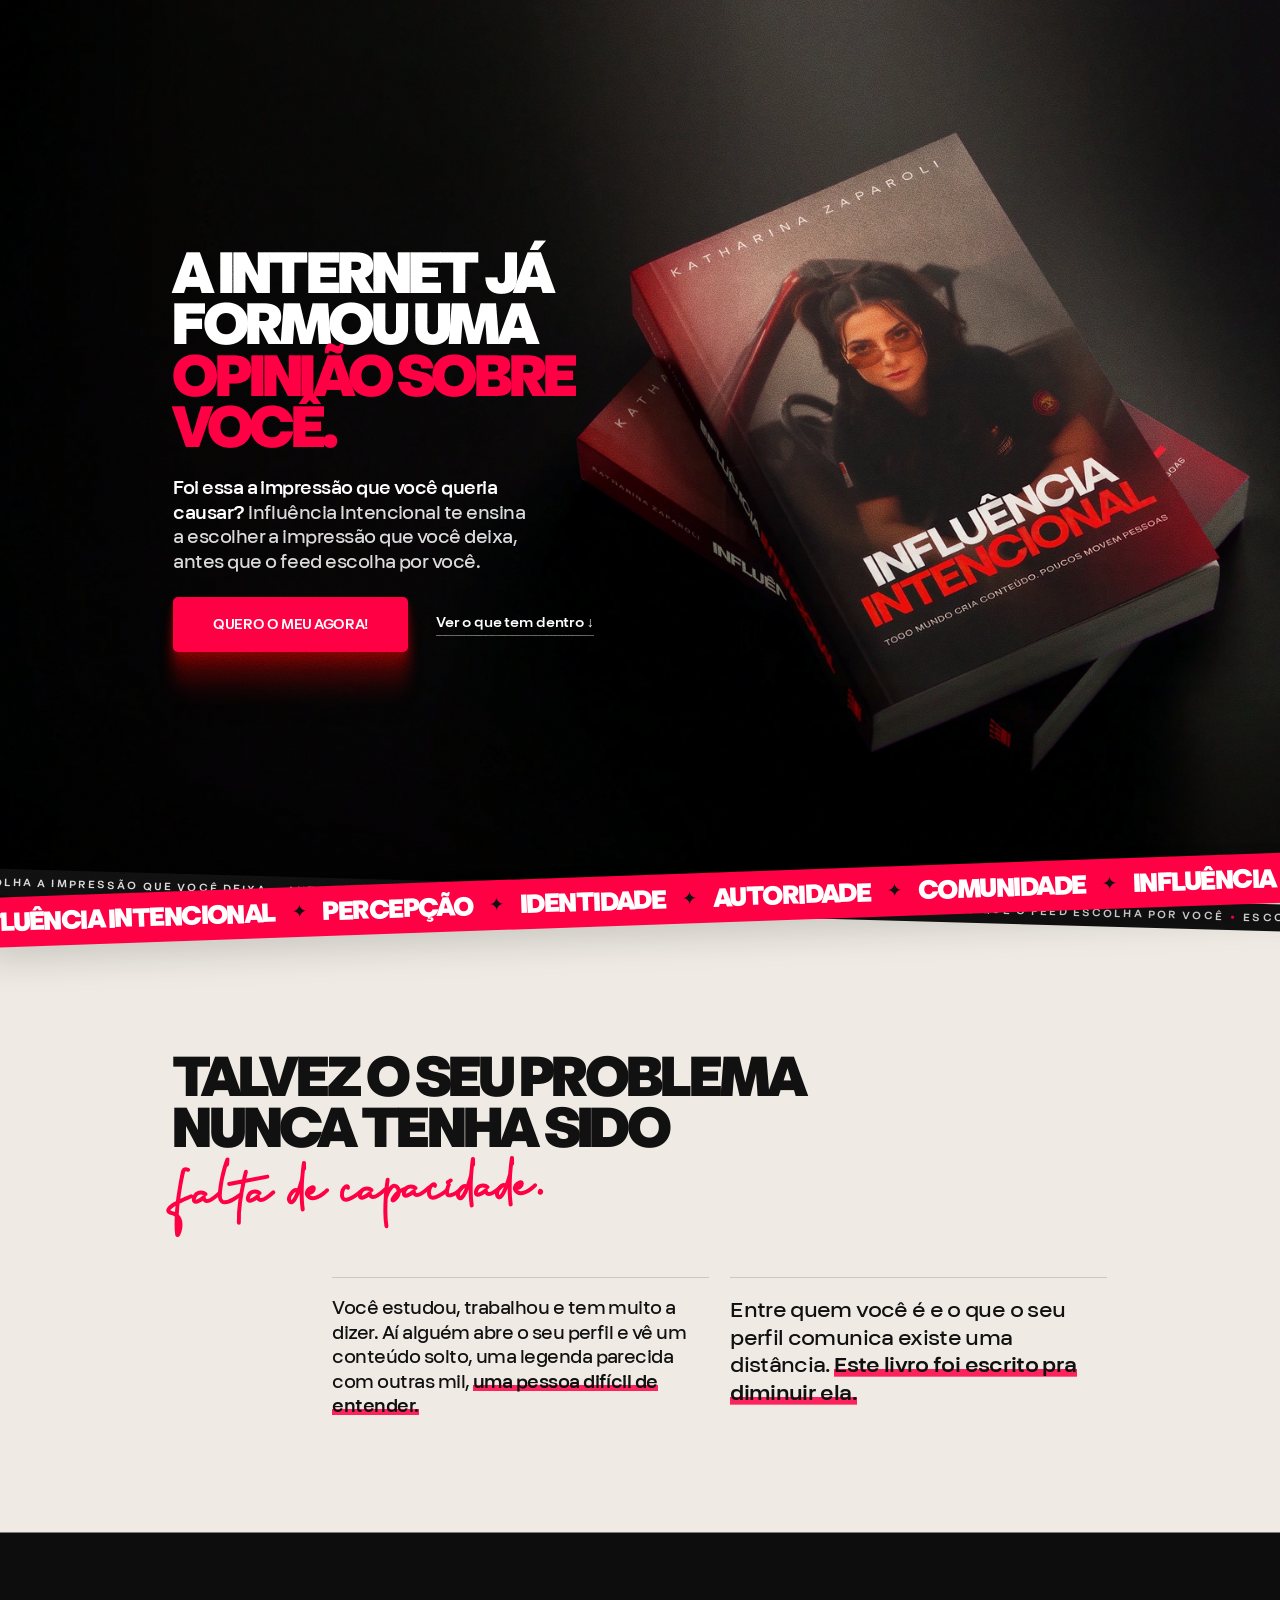
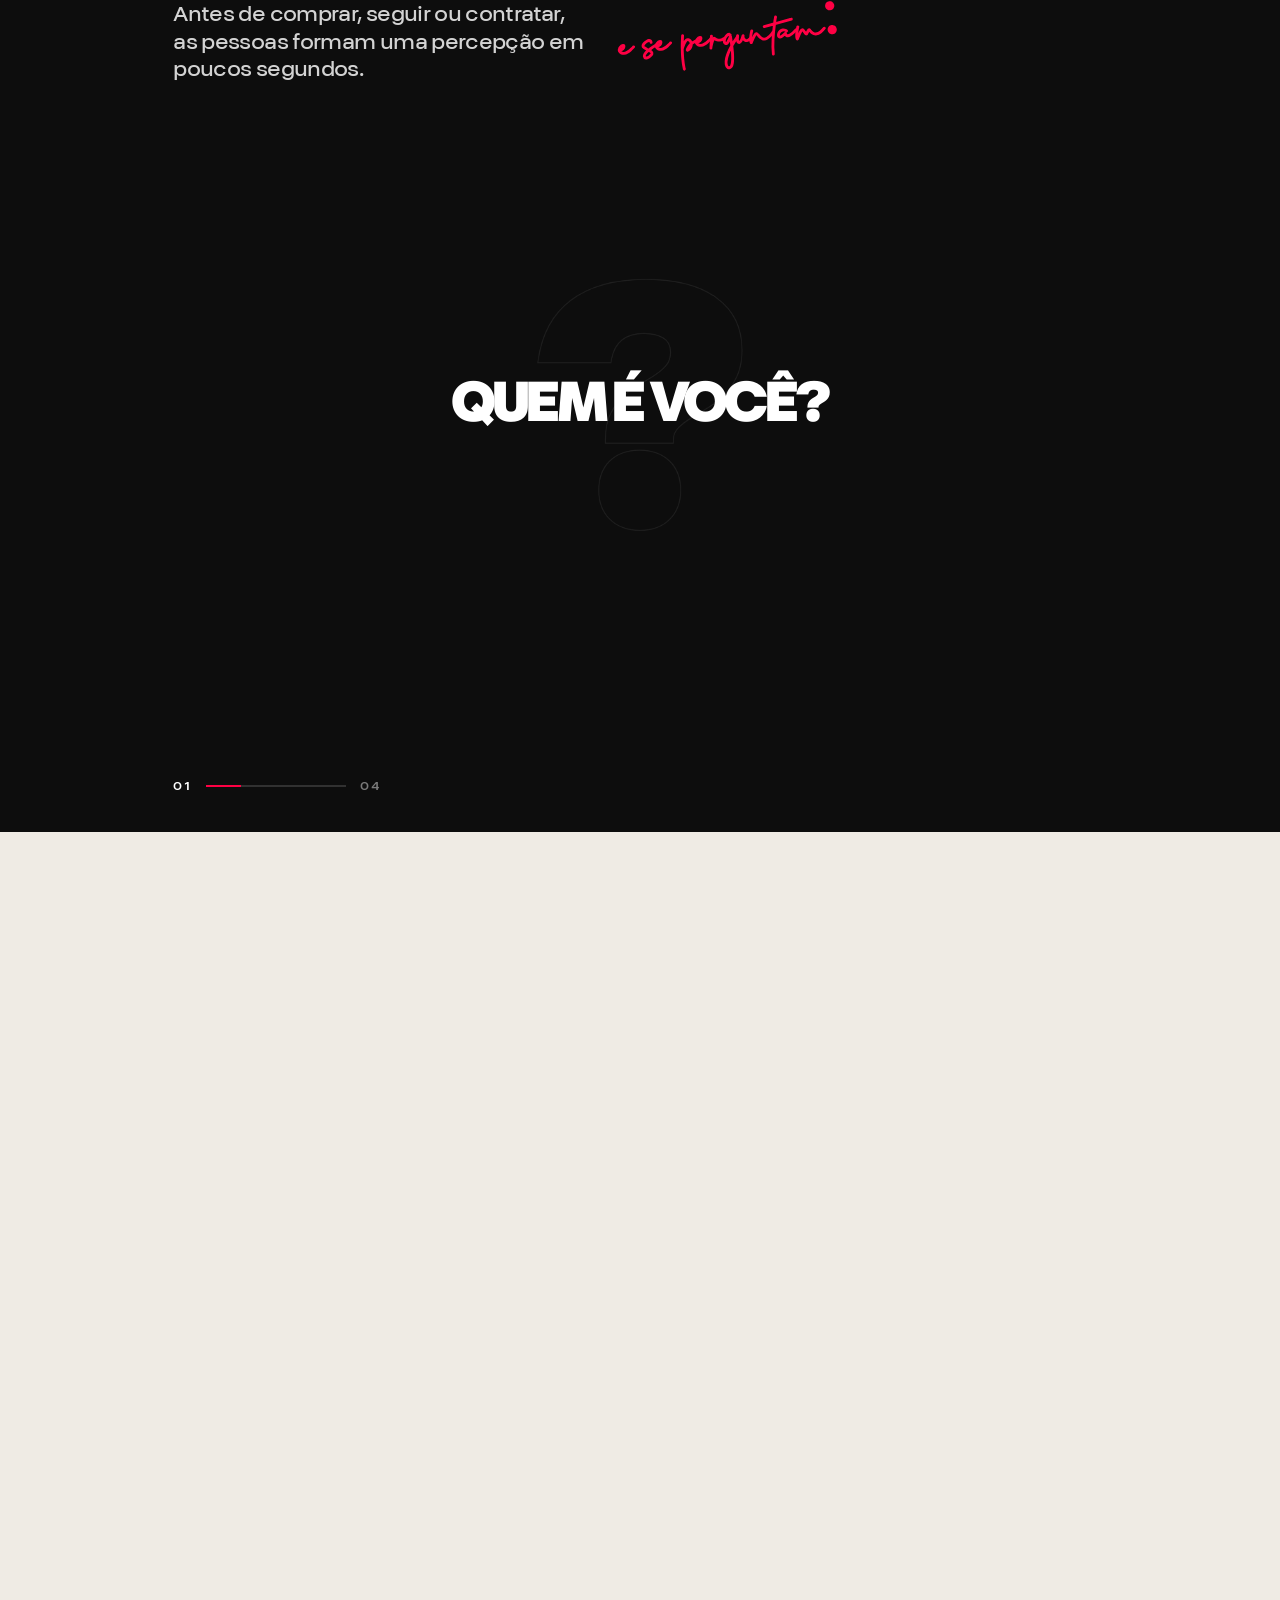
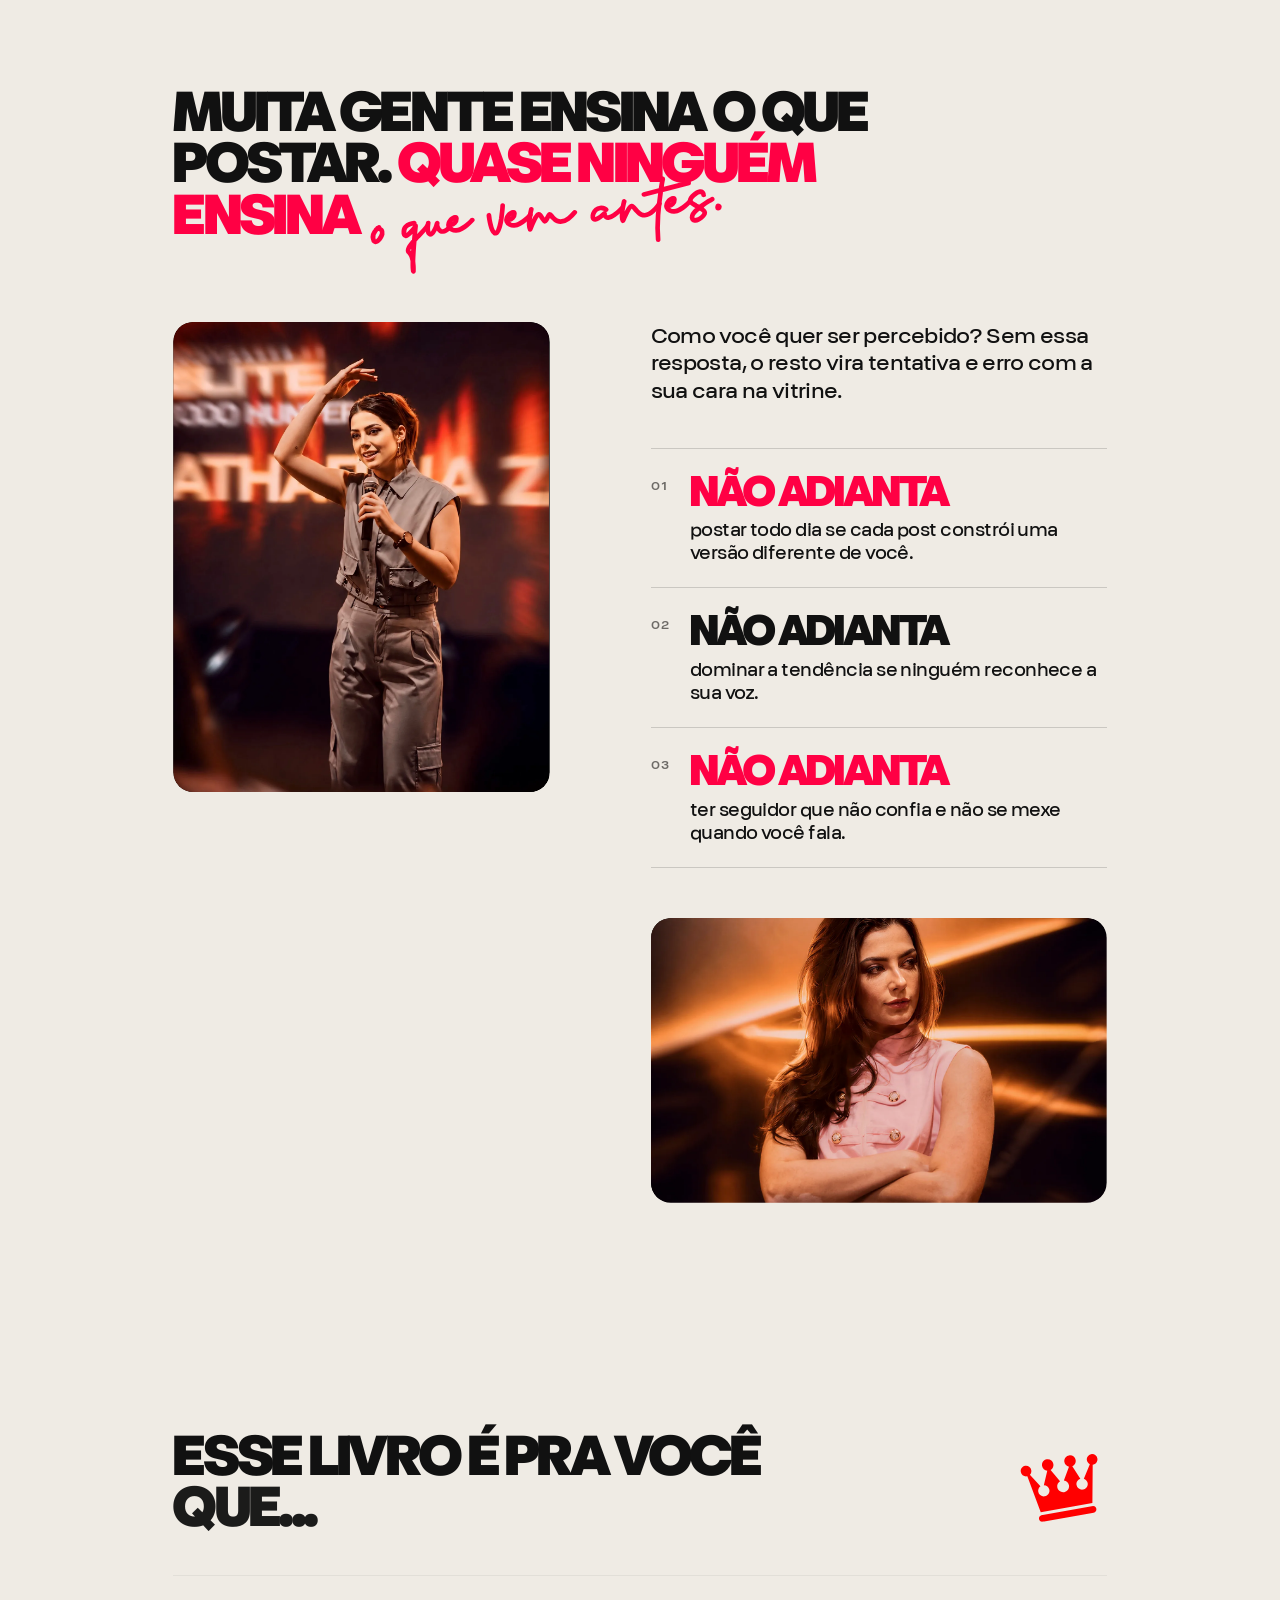
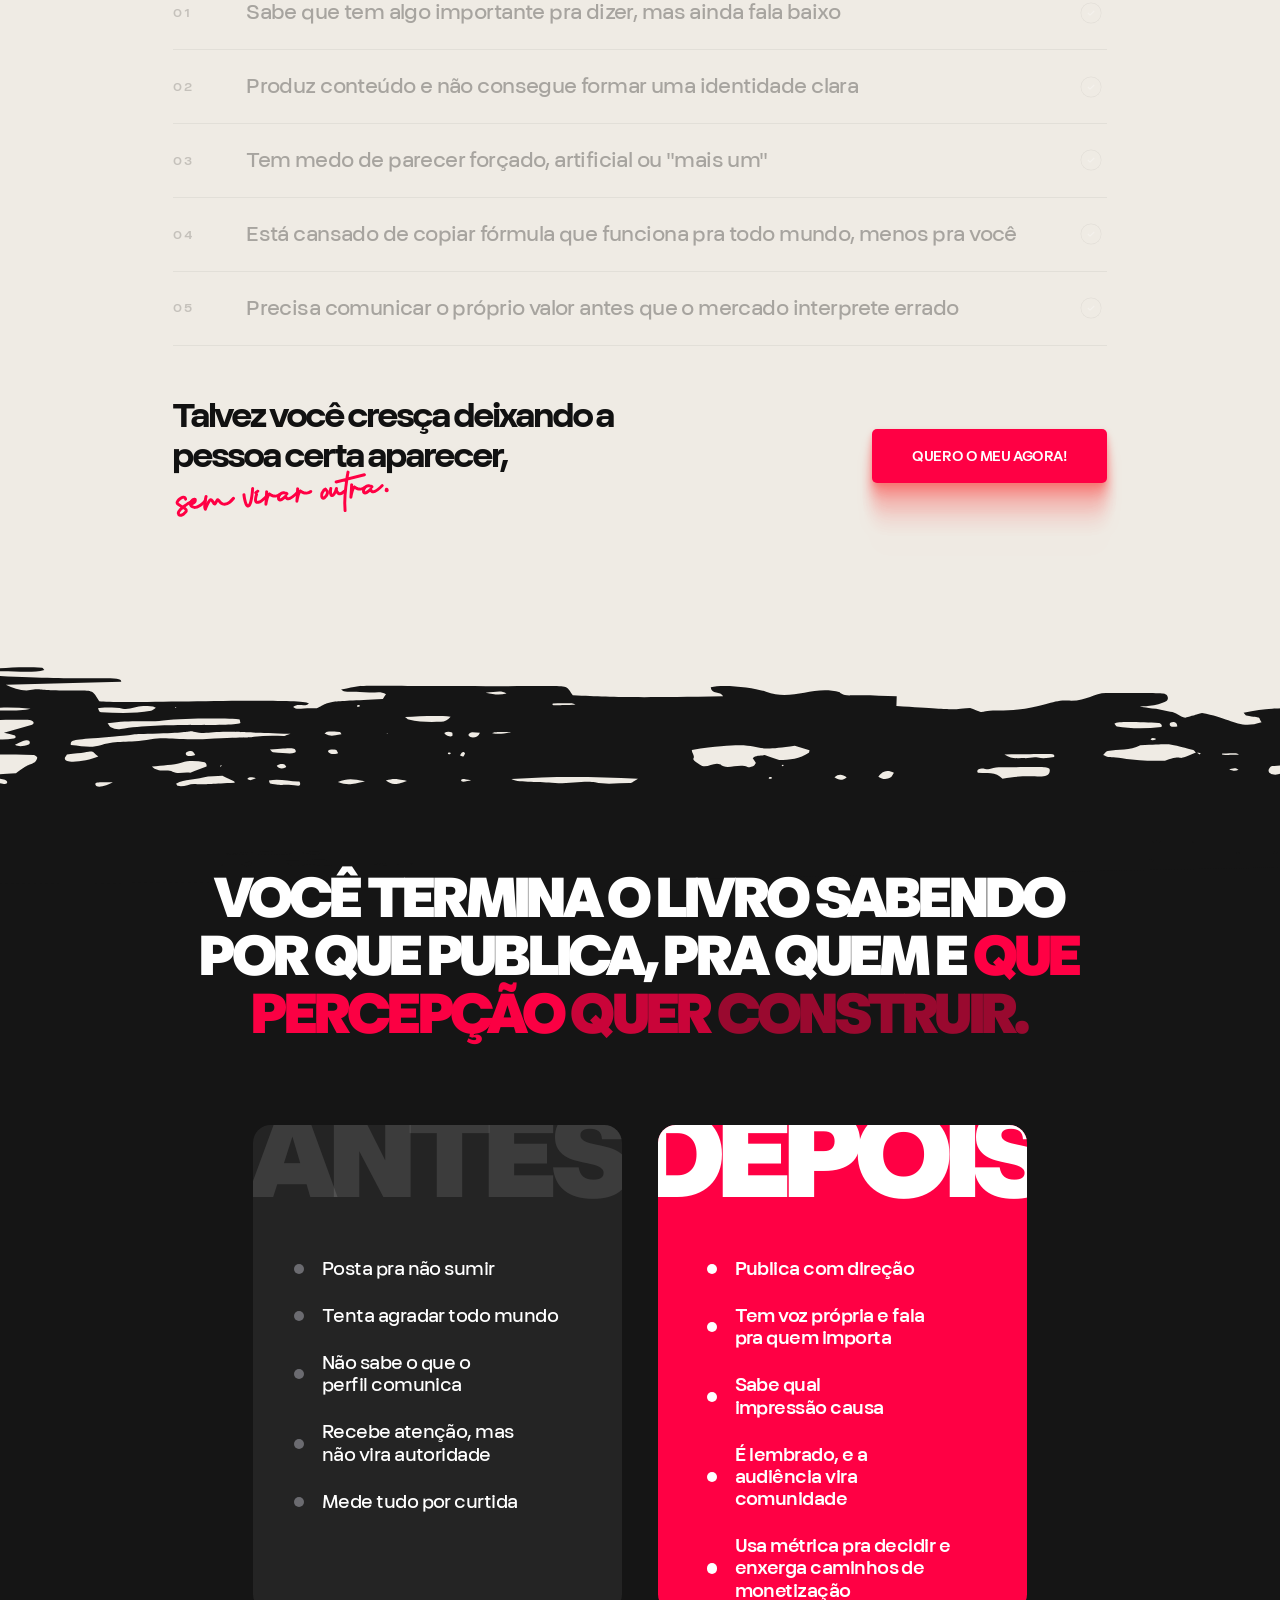
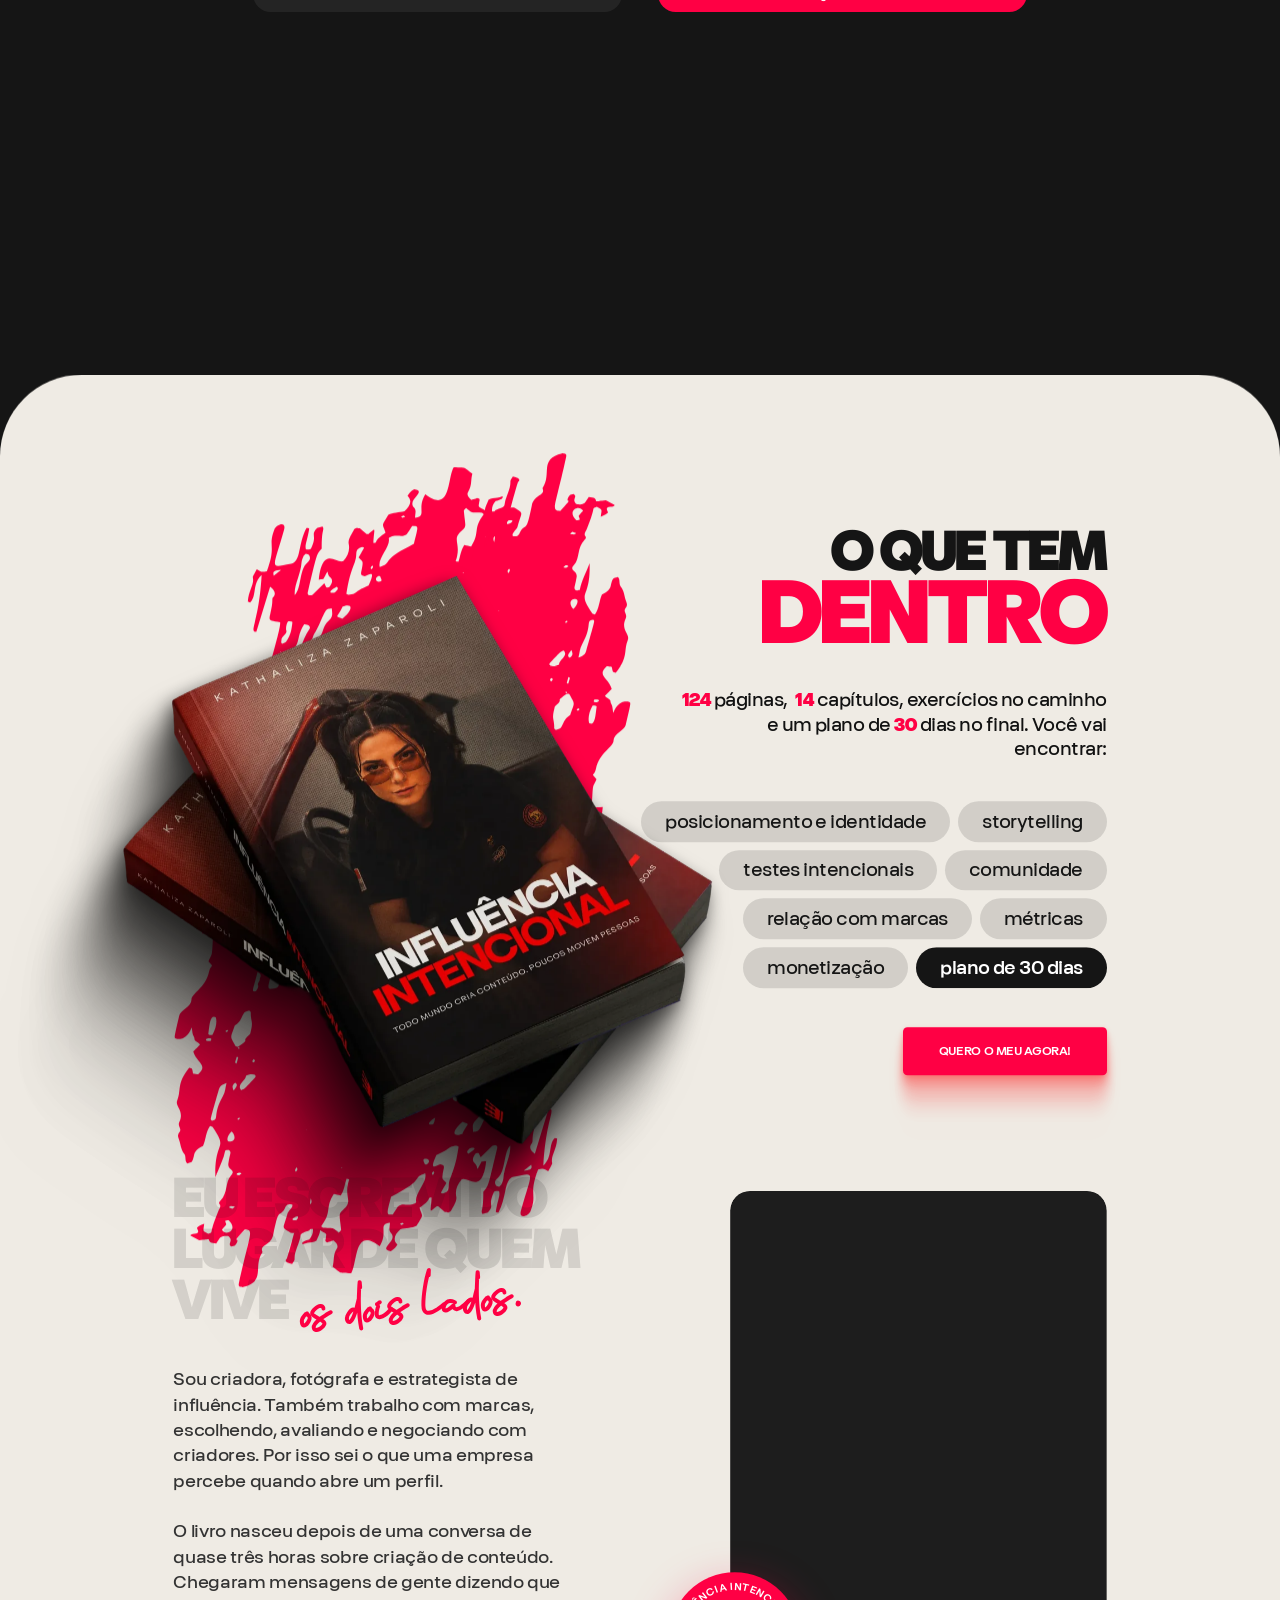
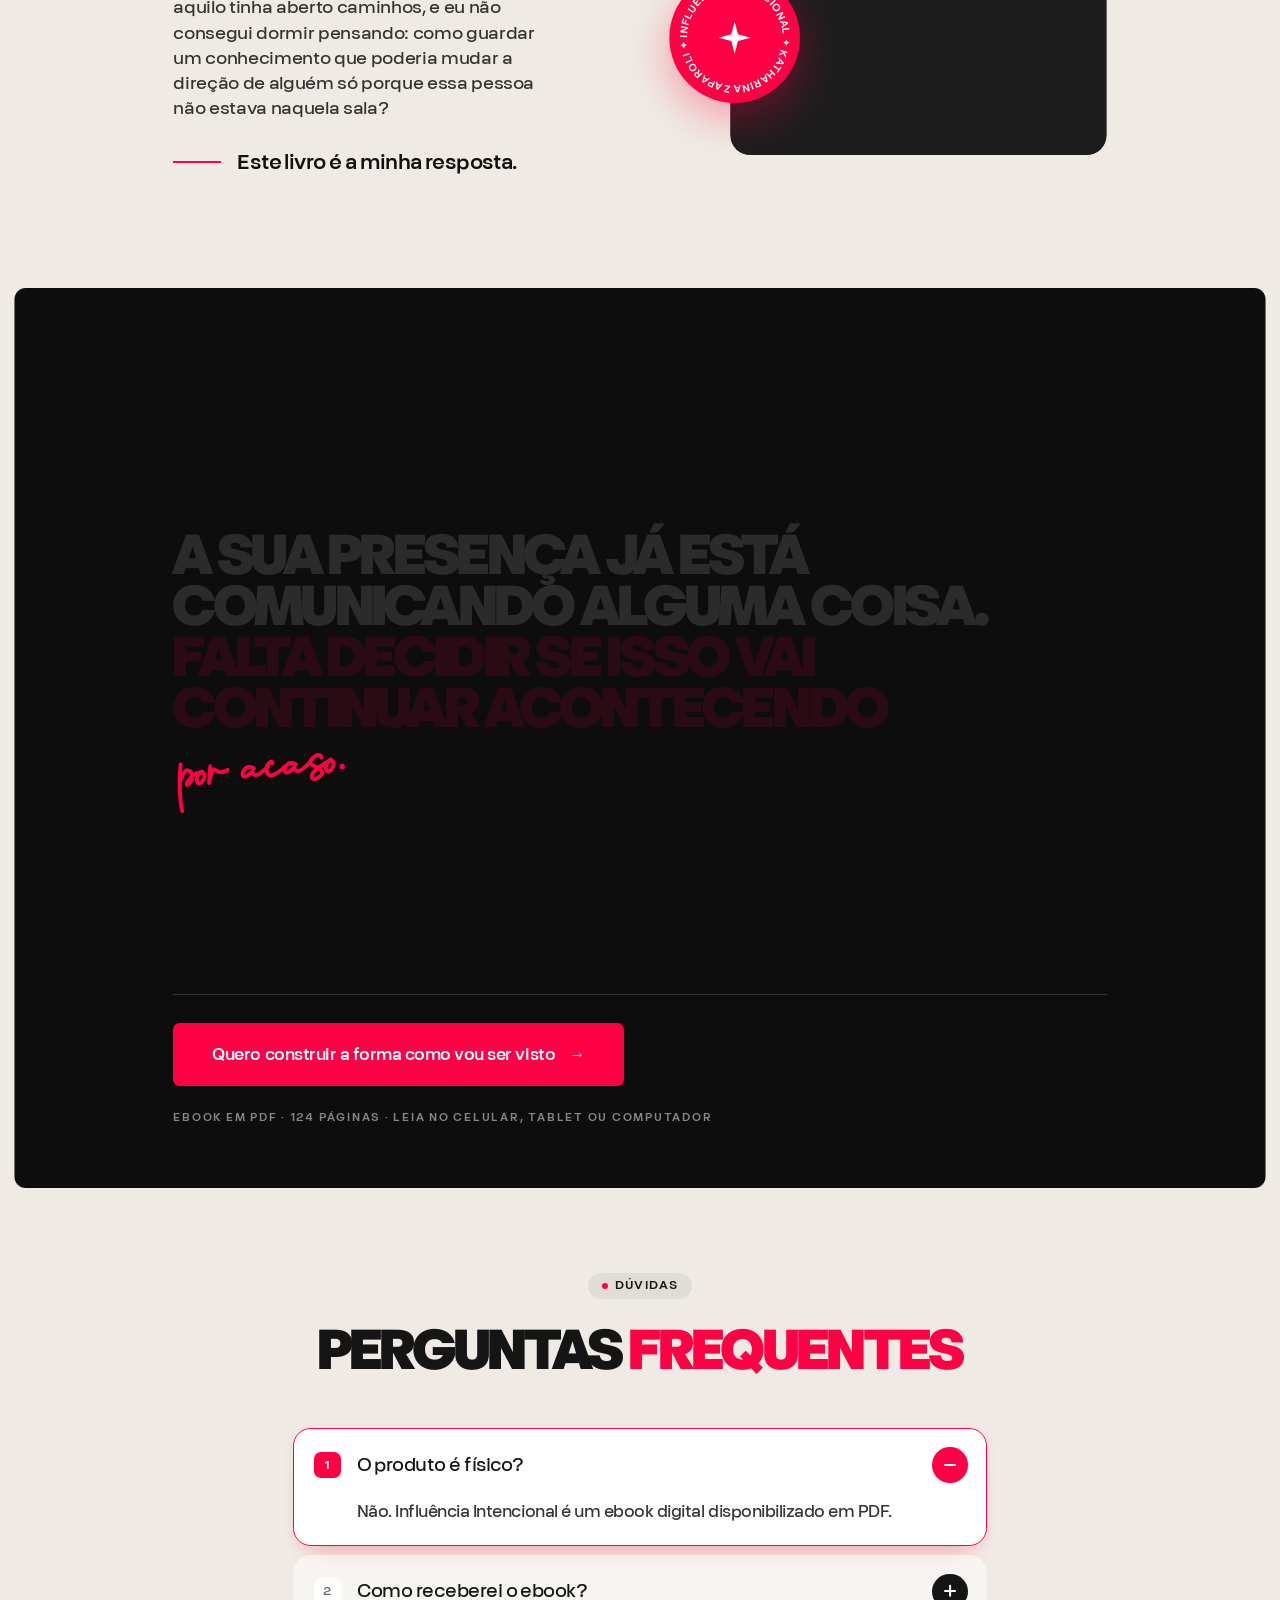
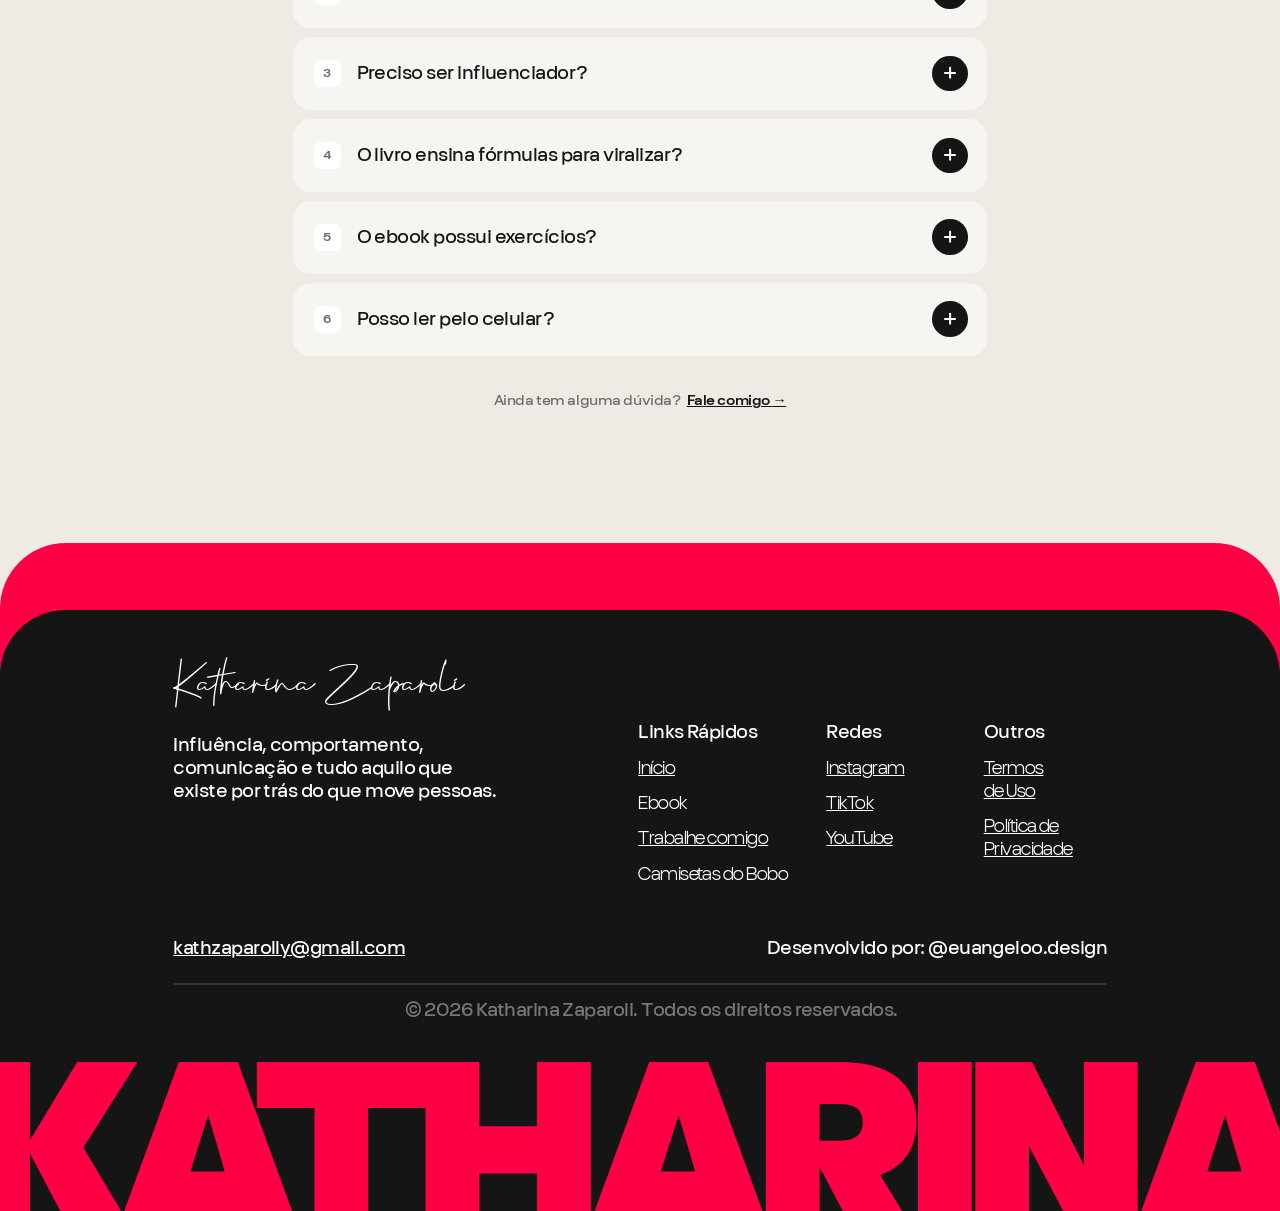
==== influencia-intencional.html @ c221169c "Landing page Katharina Zaparoli + versão mobile da home Home no celular (<1024px) segue o frame mobi" ====
<!DOCTYPE html>
<html lang="pt-BR">
<head>
  <meta charset="UTF-8">
  <meta name="viewport" content="width=device-width, initial-scale=1">
  <title>Influência Intencional — o ebook de Katharina Zaparoli</title>
  <link rel="icon" href="assets/icons/favicon.svg" type="image/svg+xml">
  <meta name="description" content="A internet já formou uma opinião sobre você. Influência Intencional te ensina a escolher a impressão que você deixa, antes que o feed escolha por você. Ebook em PDF, 124 páginas.">
  <link rel="preload" href="assets/fonts/christmas-bella.woff2" as="font" type="font/woff2" crossorigin>
  <link rel="preload" href="assets/fonts/origin-black-display.woff2" as="font" type="font/woff2" crossorigin>
  <link rel="preload" href="assets/fonts/origin-medium-text.woff2" as="font" type="font/woff2" crossorigin>
  <script>
    /* Antes do 1º paint: escala do palco, cortina da transição e estado da intro em vídeo.
       A intro (vídeo em tela cheia, sem o resto da página) só roda com JS, sem "reduzir movimento"
       e quando a pessoa não chegou direto numa âncora (ex.: #faq). */
    (function (r) {
      var w = r.clientWidth, s = r.style;
      r.classList.add('ii-js');
      s.setProperty('--z', w >= 1024 ? Math.min(1.2, w / 1440) : 1);   /* cresce até 1.2× em telas grandes (ebook.js) */
      var reduce = window.matchMedia && matchMedia('(prefers-reduced-motion: reduce)').matches;
      if (!reduce && !location.hash) {
        r.classList.add('ii-intro');
        if ('scrollRestoration' in history) history.scrollRestoration = 'manual';
      } else {
        r.classList.add('ii-still');
      }
      try { if (sessionStorage.getItem('kz-pt')) { r.classList.add('pt-in'); sessionStorage.removeItem('kz-pt'); } } catch (e) {}
    })(document.documentElement);
  </script>
  <link rel="stylesheet" href="css/styles.css">
  <link rel="stylesheet" href="css/ebook.css">
  <script type="application/ld+json">
  {
    "@context": "https://schema.org",
    "@type": "FAQPage",
    "mainEntity": [
      { "@type": "Question", "name": "O produto é físico?", "acceptedAnswer": { "@type": "Answer", "text": "Não. Influência Intencional é um ebook digital disponibilizado em PDF." } },
      { "@type": "Question", "name": "Como receberei o ebook?", "acceptedAnswer": { "@type": "Answer", "text": "O acesso será disponibilizado após a confirmação do pagamento, conforme as instruções enviadas pela plataforma de pagamento." } },
      { "@type": "Question", "name": "Preciso ser influenciador?", "acceptedAnswer": { "@type": "Answer", "text": "Não. O livro é para qualquer pessoa cuja imagem digital importa: empreendedores, profissionais, comerciantes, prestadores de serviço e criadores." } },
      { "@type": "Question", "name": "O livro ensina fórmulas para viralizar?", "acceptedAnswer": { "@type": "Answer", "text": "Não. Ele ensina a construir percepção, identidade e autoridade. Viralizar é consequência, nunca o ponto de partida." } },
      { "@type": "Question", "name": "O ebook possui exercícios?", "acceptedAnswer": { "@type": "Answer", "text": "Sim. Os capítulos incluem perguntas, exercícios práticos, testes intencionais e um plano de ação de 30 dias." } },
      { "@type": "Question", "name": "Posso ler pelo celular?", "acceptedAnswer": { "@type": "Answer", "text": "Sim. O arquivo em PDF pode ser lido em celulares, tablets e computadores compatíveis." } }
    ]
  }
  </script>
</head>
<body class="ii-page">
<div class="page">

  <!-- ============ HERO — vídeo em tela cheia; ao terminar, a imagem final (4K) assume e o conteúdo entra ============ -->
  <header class="ii-hero" id="topo">
    <div class="ii-hero-media" aria-hidden="true">
      <picture>
        <!-- celular em pé: recorte vertical (56 KB) no lugar da imagem 4K (761 KB) -->
        <source media="(max-aspect-ratio: 3/5)" srcset="assets/ebook/ebook-hero-last-mobile.webp" width="1080" height="1920">
        <img class="ii-hero-still" src="assets/ebook/ebook-hero-last-1920.webp"
             srcset="assets/ebook/ebook-hero-last-1920.webp 1920w, assets/ebook/ebook-hero-last-2560.webp 2560w, assets/ebook/ebook-hero-last.webp 4096w"
             sizes="max(100vw, 177.78vh)" width="4096" height="2304" alt="" decoding="async">
      </picture>
      <video class="ii-hero-video" muted playsinline preload="auto" disablepictureinpicture disableremoteplayback poster="assets/ebook/ebook-hero-first.webp"></video>
      <script>
        /* começa a baixar/tocar o vídeo o quanto antes (o resto da lógica está em ebook.js).
           Escolhe a versão pelo tamanho real que o vídeo ocupa na tela (cobre a tela toda, 16:9),
           em pixels do aparelho: 1080p, 1440p ou 4K. Celular vai no máximo até 1440p (dados móveis). */
        (function (v) {
          if (!document.documentElement.classList.contains('ii-intro')) return;
          var dpr = Math.min(window.devicePixelRatio || 1, 3);
          var need = Math.max(innerWidth, innerHeight * 16 / 9) * dpr;
          var res = need <= 1700 ? 1080 : need <= 2700 || innerWidth < 768 ? 1440 : 2160;
          v.src = 'assets/ebook/ebook-hero-' + res + '.mp4';
          var p = v.play();
          if (p && p.catch) p.catch(function () { v.dataset.blocked = '1'; v.dispatchEvent(new Event('ii-blocked')); });
        })(document.currentScript.previousElementSibling);
      </script>
    </div>
    <div class="ii-hero-shade" aria-hidden="true"></div>

    <div class="stage ii-nav-stage">
      <nav class="nav ii-nav" aria-label="Seções da página">
        <a class="nav-brand" href="index.html" title="Voltar para o início">Katharina Zaparoli</a>
        <button class="nav-toggle" type="button" aria-expanded="false" aria-controls="nav-menu" aria-label="Abrir menu"><span></span><span></span><span></span></button>
        <ul class="nav-links" id="nav-menu">
          <li><a href="#o-problema">O problema</a></li>
          <li><a href="#pra-quem-e">Pra quem é</a></li>
          <li><a href="#antes-e-depois">Antes e depois</a></li>
          <li><a href="#o-que-tem-dentro">O que tem dentro</a></li>
          <li><a href="#a-autora">A autora</a></li>
          <li><a href="#faq">Dúvidas</a></li>
        </ul>
        <a class="btn btn-sm btn-primary" href="https://pay.kirvano.com/9aa497c9-ecc4-4eae-8cae-2fd1627d4a17">Quero o meu</a>
      </nav>
    </div>

    <div class="ii-hero-inner">
      <div class="w ii-hero-copy">
        <h1 class="ii-hero-title">A internet já formou uma <span class="red">opinião sobre você.</span></h1>
        <p class="ii-hero-text"><b>Foi essa a impressão que você queria causar?</b> Influência Intencional te ensina a escolher a impressão que você deixa, antes que o feed escolha por você.</p>
        <div class="ii-hero-ctas">
          <a class="btn btn-lg btn-primary btn-glow" href="https://pay.kirvano.com/9aa497c9-ecc4-4eae-8cae-2fd1627d4a17">QUERO O MEU AGORA!</a>
          <a class="ii-link-light" href="#o-que-tem-dentro">Ver o que tem dentro <span aria-hidden="true">↓</span></a>
        </div>
      </div>
    </div>

    <button class="ii-skip" type="button">Pular intro</button>
  </header>

  <!-- duas faixas cruzadas correndo em sentidos opostos, logo abaixo do hero -->
  <div class="ii-marquee-x" aria-hidden="true">
    <div class="ii-marquee ii-marquee-back"><div class="ii-marquee-track"><span>Escolha a impressão que você deixa</span><i>●</i><span>Antes que o feed escolha por você</span><i>●</i><span>Escolha a impressão que você deixa</span><i>●</i><span>Antes que o feed escolha por você</span><i>●</i><span>Escolha a impressão que você deixa</span><i>●</i><span>Antes que o feed escolha por você</span><i>●</i><span>Escolha a impressão que você deixa</span><i>●</i><span>Antes que o feed escolha por você</span><i>●</i><span>Escolha a impressão que você deixa</span><i>●</i><span>Antes que o feed escolha por você</span><i>●</i><span>Escolha a impressão que você deixa</span><i>●</i><span>Antes que o feed escolha por você</span><i>●</i></div></div>
    <div class="ii-marquee ii-marquee-front"><div class="ii-marquee-track"><span>Influência Intencional</span><i>✦</i><span>Percepção</span><i>✦</i><span>Identidade</span><i>✦</i><span>Autoridade</span><i>✦</i><span>Comunidade</span><i>✦</i><span>Influência Intencional</span><i>✦</i><span>Percepção</span><i>✦</i><span>Identidade</span><i>✦</i><span>Autoridade</span><i>✦</i><span>Comunidade</span><i>✦</i><span>Influência Intencional</span><i>✦</i><span>Percepção</span><i>✦</i><span>Identidade</span><i>✦</i><span>Autoridade</span><i>✦</i><span>Comunidade</span><i>✦</i><span>Influência Intencional</span><i>✦</i><span>Percepção</span><i>✦</i><span>Identidade</span><i>✦</i><span>Autoridade</span><i>✦</i><span>Comunidade</span><i>✦</i></div></div>
  </div>

  <main>
    <!-- ============ 01 · O PROBLEMA ============ -->
    <section class="ii-sec ii-problem" id="o-problema" aria-labelledby="ii-problem-title">
      <div class="w">
        <h2 class="ii-d ii-fill ii-problem-title" id="ii-problem-title">Talvez o seu problema nunca tenha sido <em class="ii-script ii-script-flat">falta de capacidade.</em></h2>
        <div class="ii-problem-grid">
          <div class="ii-col-note" data-r><p class="ii-p ii-mark">Você estudou, trabalhou e tem muito a dizer. Aí alguém abre o seu perfil e vê um conteúdo solto, uma legenda parecida com outras mil, <b>uma pessoa difícil de entender.</b></p></div>
          <div class="ii-col-note" data-r><p class="ii-p ii-p-lg ii-mark">Entre quem você é e o que o seu perfil comunica existe uma distância. <b>Este livro foi escrito pra diminuir ela.</b></p></div>
        </div>
      </div>
    </section>

    <!-- ============ 02 · PERCEPÇÃO — painel escuro, perguntas trocando com o scroll ============ -->
    <section class="ii-sec ii-band" aria-labelledby="ii-band-title">
      <div class="ii-panel">
        <div class="w ii-band-in">
          <div class="ii-band-top">
            <p class="ii-p ii-p-lg ii-band-t1">Antes de comprar, seguir ou contratar, as pessoas formam uma percepção em poucos segundos.</p>
            <p class="ii-script ii-band-ask" aria-hidden="true">e se perguntam:</p>
          </div>
          <div class="ii-ask-wrap">
            <span class="ii-ask-glyph" aria-hidden="true">?</span>
            <!-- as perguntas trocam com o scroll (a seção fica fixa até a última); sem JS fica só a última -->
            <h2 class="ii-ask" id="ii-band-title">
              <span class="ii-ask-l">Quem é você?</span>
              <span class="ii-ask-l">Por que eu deveria prestar atenção?</span>
              <span class="ii-ask-l">Tem verdade aí?</span>
              <span class="ii-ask-l red">É só mais alguém repetindo o que todo mundo já disse?</span>
            </h2>
          </div>
          <div class="ii-band-foot">
            <div class="ii-ask-meta" aria-hidden="true"><span class="ii-ask-n">01</span><i class="ii-ask-bar"><i></i></i><span>04</span></div>
            <p class="ii-p ii-band-t2">A maioria dos criadores aprende a postar. Poucos aprendem a construir percepção. <b>É aí que a influência começa.</b></p>
          </div>
        </div>
      </div>
    </section>

    <!-- ============ 03 · O QUE VEM ANTES ============ -->
    <section class="ii-sec ii-pitch" aria-labelledby="ii-pitch-title">
      <div class="w">
        <h2 class="ii-d ii-fill ii-pitch-title" id="ii-pitch-title">Muita gente ensina o que postar. <span class="red">Quase ninguém ensina</span> <em class="ii-script ii-script-xl">o que vem antes.</em></h2>
        <div class="ii-pitch-grid">
          <div class="ii-pitch-media">
            <figure class="ii-photo ii-photo-stage">
              <div class="ii-px"><img src="assets/ebook/ii-photo-stage.webp" width="1500" height="2000" alt="Katharina Zaparoli palestrando com um microfone na mão" decoding="async"></div>
            </figure>
          </div>
          <div class="ii-pitch-copy">
            <p class="ii-p ii-p-lg ii-pitch-lead" data-r>Como você quer ser percebido? Sem essa resposta, o resto vira tentativa e erro com a sua cara na vitrine.</p>
            <ul class="ii-nope">
              <li data-r><span class="ii-row-n">01</span><strong>Não adianta</strong><span>postar todo dia se cada post constrói uma versão diferente de você.</span></li>
              <li data-r><span class="ii-row-n">02</span><strong>Não adianta</strong><span>dominar a tendência se ninguém reconhece a sua voz.</span></li>
              <li data-r><span class="ii-row-n">03</span><strong>Não adianta</strong><span>ter seguidor que não confia e não se mexe quando você fala.</span></li>
            </ul>
            <figure class="ii-photo ii-photo-wide">
              <div class="ii-px"><img src="assets/ebook/ii-photo-wide.webp" width="1440" height="1920" alt="Katharina Zaparoli iluminada por uma luz alaranjada" decoding="async"></div>
            </figure>
          </div>
        </div>
      </div>
    </section>

    <!-- ============ 04 · PRA QUEM É ============ -->
    <section class="ii-sec ii-for" id="pra-quem-e" aria-labelledby="ii-for-title">
      <div class="w">
        <div class="ii-for-head">
          <h2 class="ii-d ii-fill ii-for-title" id="ii-for-title">Esse livro é pra você que...</h2>
          <img class="ii-crown" src="assets/ebook/crown.svg" width="107.353" height="107.353" alt="" aria-hidden="true">
        </div>
        <ol class="ii-for-list">
          <li><span class="ii-row-n">01</span><span class="ii-for-t">Sabe que tem algo importante pra dizer, mas ainda fala baixo</span><i class="ii-check" aria-hidden="true"></i></li>
          <li><span class="ii-row-n">02</span><span class="ii-for-t">Produz conteúdo e não consegue formar uma identidade clara</span><i class="ii-check" aria-hidden="true"></i></li>
          <li><span class="ii-row-n">03</span><span class="ii-for-t">Tem medo de parecer forçado, artificial ou "mais um"</span><i class="ii-check" aria-hidden="true"></i></li>
          <li><span class="ii-row-n">04</span><span class="ii-for-t">Está cansado de copiar fórmula que funciona pra todo mundo, menos pra você</span><i class="ii-check" aria-hidden="true"></i></li>
          <li><span class="ii-row-n">05</span><span class="ii-for-t">Precisa comunicar o próprio valor antes que o mercado interprete errado</span><i class="ii-check" aria-hidden="true"></i></li>
        </ol>
        <div class="ii-for-foot">
          <p class="ii-for-close" data-r>Talvez você cresça deixando a pessoa certa aparecer, <em class="ii-script">sem virar outra.</em></p>
          <a class="btn btn-lg btn-primary btn-glow" data-r href="https://pay.kirvano.com/9aa497c9-ecc4-4eae-8cae-2fd1627d4a17">QUERO O MEU AGORA!</a>
        </div>
      </div>
    </section>

    <!-- ============ A TRANSFORMAÇÃO — antes / depois ============ -->
    <section class="ii-sec ii-change" id="antes-e-depois" aria-labelledby="ii-change-title">
      <div class="ii-dark" aria-hidden="true"></div>
      <div class="stage">
        <div class="ii-brush ii-brush-2" aria-hidden="true"><div><img src="assets/ebook/brush-dark-2.svg" width="708.728" height="2276.54" alt=""></div></div>
        <h2 class="ii-h ii-fill ii-change-title" id="ii-change-title">Você termina o livro sabendo por que publica, pra quem e <span class="red">que percepção quer construir.</span></h2>

        <div class="ii-card ii-card-before">
          <p class="ii-card-word" aria-hidden="true">Antes</p>
          <h3 class="sr-only">Antes</h3>
          <ul class="ii-card-list">
            <li>Posta pra não sumir</li>
            <li>Tenta agradar todo mundo</li>
            <li>Não sabe o que o perfil comunica</li>
            <li>Recebe atenção, mas não vira autoridade</li>
            <li>Mede tudo por curtida</li>
          </ul>
        </div>
        <div class="ii-card ii-card-after">
          <p class="ii-card-word" aria-hidden="true">Depois</p>
          <h3 class="sr-only">Depois</h3>
          <ul class="ii-card-list">
            <li>Publica com direção</li>
            <li>Tem voz própria e fala pra quem importa</li>
            <li>Sabe qual impressão causa</li>
            <li>É lembrado, e a audiência vira comunidade</li>
            <li>Usa métrica pra decidir e enxerga caminhos de monetização</li>
          </ul>
        </div>
      </div>
    </section>

    <!-- ============ O QUE TEM DENTRO ============ -->
    <section class="ii-sec ii-inside" id="o-que-tem-dentro" aria-labelledby="ii-inside-title">
      <div class="ii-inside-bg" aria-hidden="true"></div>
      <div class="stage">
        <div class="ii-splash" aria-hidden="true"><img src="assets/ebook/splash-red.svg" width="579.461" height="884.361" alt=""></div>
        <div class="ii-book-mv"><figure class="ii-book"><img src="assets/ebook/ii-book.webp" width="2200" height="1266" alt="Dois exemplares do livro Influência Intencional, de Katharina Zaparoli" decoding="async"></figure></div>
        <div class="ii-inside-copy">
          <div class="ii-inside-head">
            <h2 class="ii-inside-title" id="ii-inside-title"><span>O que tem</span> <span class="red">dentro</span></h2>
            <p class="ii-p20" data-r><b class="ii-num">124</b> páginas, <b class="ii-num">14</b> capítulos, exercícios no caminho e um plano de <b class="ii-num">30</b> dias no final. Você vai encontrar:</p>
          </div>
          <ul class="ii-tags">
            <li data-r>posicionamento e identidade</li>
            <li data-r>storytelling</li>
            <li data-r>testes intencionais</li>
            <li data-r>comunidade</li>
            <li data-r>relação com marcas</li>
            <li data-r>métricas</li>
            <li data-r>monetização</li>
            <li data-r class="is-dark">plano de 30 dias</li>
          </ul>
          <a class="btn btn-lg btn-primary btn-glow" data-r href="https://pay.kirvano.com/9aa497c9-ecc4-4eae-8cae-2fd1627d4a17">QUERO O MEU AGORA!</a>
        </div>
      </div>
    </section>

    <!-- ============ 05 · AUTORIDADE / ORIGEM ============ -->
    <section class="ii-sec ii-author" id="a-autora" aria-labelledby="ii-author-title">
      <div class="w">
        <div class="ii-author-grid">
          <div class="ii-author-copy">
            <h2 class="ii-d ii-d-m ii-fill ii-author-title" id="ii-author-title">Eu escrevi do lugar de quem vive <em class="ii-script">os dois lados.</em></h2>
            <div class="ii-author-text" data-r>
              <p>Sou criadora, fotógrafa e estrategista de influência. Também trabalho com marcas, escolhendo, avaliando e negociando com criadores. Por isso sei o que uma empresa percebe quando abre um perfil.</p>
              <p>O livro nasceu depois de uma conversa de quase três horas sobre criação de conteúdo. Chegaram mensagens de gente dizendo que aquilo tinha aberto caminhos, e eu não consegui dormir pensando: como guardar um conhecimento que poderia mudar a direção de alguém só porque essa pessoa não estava naquela sala?</p>
            </div>
            <p class="ii-author-sign" data-r>Este livro é a minha resposta.</p>
          </div>
          <div class="ii-author-media">
            <figure class="ii-photo ii-frame">
              <div class="ii-px"><img src="assets/ebook/ii-author.webp" width="1020" height="1530" alt="Katharina Zaparoli de blazer risca de giz, encostada numa parede" decoding="async"></div>
            </figure>
            <svg class="ii-badge" viewBox="0 0 200 200" aria-hidden="true">
              <defs><path id="ii-badge-c" d="M100,100 m-72,0 a72,72 0 1,1 144,0 a72,72 0 1,1 -144,0"/></defs>
              <circle cx="100" cy="100" r="98" fill="#ff0044"/>
              <g class="ii-badge-ring"><text><textPath href="#ii-badge-c" textLength="448" lengthAdjust="spacing">INFLUÊNCIA INTENCIONAL ✦ KATHARINA ZAPAROLI ✦</textPath></text></g>
              <path d="M100 76 L105 95 L124 100 L105 105 L100 124 L95 105 L76 100 L95 95 Z" fill="#fff"/>
            </svg>
          </div>
        </div>
      </div>
    </section>

    <!-- ============ 06 · A DECISÃO — CTA final ============ -->
    <section class="ii-sec ii-final" aria-labelledby="ii-final-title">
      <div class="ii-panel">
        <div class="w ii-final-in">
          <h2 class="ii-d ii-fill ii-final-title" id="ii-final-title">A sua presença já está comunicando alguma coisa. <span class="red">Falta decidir se isso vai continuar acontecendo</span> <em class="ii-script">por acaso.</em></h2>
          <div class="ii-final-row">
            <a class="btn btn-primary ii-final-cta" data-r href="https://pay.kirvano.com/9aa497c9-ecc4-4eae-8cae-2fd1627d4a17">Quero construir a forma como vou ser visto <span aria-hidden="true">→</span></a>
            <p class="ii-final-meta" data-r>Ebook em PDF · 124 páginas · Leia no celular, tablet ou computador</p>
          </div>
        </div>
      </div>
    </section>

    <!-- ============ FAQ ============ -->
    <section class="ii-faq" id="faq" aria-labelledby="ii-faq-title">
      <div class="stage">
        <p class="ii-faq-tag" data-r><i aria-hidden="true"></i>Dúvidas</p>
        <h2 class="ii-faq-title" id="ii-faq-title">Perguntas <span class="red">frequentes</span></h2>

        <div class="ii-acc">
          <div data-r class="ii-q is-open">
            <h3><button type="button" class="ii-q-btn" aria-expanded="true" aria-controls="ii-a1" id="ii-q1"><span class="ii-q-n">1</span><span class="ii-q-t">O produto é físico?</span><span class="ii-q-ic" aria-hidden="true"></span></button></h3>
            <div class="ii-a" id="ii-a1" role="region" aria-labelledby="ii-q1"><div><p>Não. Influência Intencional é um ebook digital disponibilizado em PDF.</p></div></div>
          </div>
          <div data-r class="ii-q">
            <h3><button type="button" class="ii-q-btn" aria-expanded="false" aria-controls="ii-a2" id="ii-q2"><span class="ii-q-n">2</span><span class="ii-q-t">Como receberei o ebook?</span><span class="ii-q-ic" aria-hidden="true"></span></button></h3>
            <div class="ii-a" id="ii-a2" role="region" aria-labelledby="ii-q2"><div><p>O acesso será disponibilizado após a confirmação do pagamento, conforme as instruções enviadas pela plataforma de pagamento.</p></div></div>
          </div>
          <div data-r class="ii-q">
            <h3><button type="button" class="ii-q-btn" aria-expanded="false" aria-controls="ii-a3" id="ii-q3"><span class="ii-q-n">3</span><span class="ii-q-t">Preciso ser influenciador?</span><span class="ii-q-ic" aria-hidden="true"></span></button></h3>
            <div class="ii-a" id="ii-a3" role="region" aria-labelledby="ii-q3"><div><p>Não. O livro é para qualquer pessoa cuja imagem digital importa: empreendedores, profissionais, comerciantes, prestadores de serviço e criadores.</p></div></div>
          </div>
          <div data-r class="ii-q">
            <h3><button type="button" class="ii-q-btn" aria-expanded="false" aria-controls="ii-a4" id="ii-q4"><span class="ii-q-n">4</span><span class="ii-q-t">O livro ensina fórmulas para viralizar?</span><span class="ii-q-ic" aria-hidden="true"></span></button></h3>
            <div class="ii-a" id="ii-a4" role="region" aria-labelledby="ii-q4"><div><p>Não. Ele ensina a construir percepção, identidade e autoridade. Viralizar é consequência, nunca o ponto de partida.</p></div></div>
          </div>
          <div data-r class="ii-q">
            <h3><button type="button" class="ii-q-btn" aria-expanded="false" aria-controls="ii-a5" id="ii-q5"><span class="ii-q-n">5</span><span class="ii-q-t">O ebook possui exercícios?</span><span class="ii-q-ic" aria-hidden="true"></span></button></h3>
            <div class="ii-a" id="ii-a5" role="region" aria-labelledby="ii-q5"><div><p>Sim. Os capítulos incluem perguntas, exercícios práticos, testes intencionais e um plano de ação de 30 dias.</p></div></div>
          </div>
          <div data-r class="ii-q">
            <h3><button type="button" class="ii-q-btn" aria-expanded="false" aria-controls="ii-a6" id="ii-q6"><span class="ii-q-n">6</span><span class="ii-q-t">Posso ler pelo celular?</span><span class="ii-q-ic" aria-hidden="true"></span></button></h3>
            <div class="ii-a" id="ii-a6" role="region" aria-labelledby="ii-q6"><div><p>Sim. O arquivo em PDF pode ser lido em celulares, tablets e computadores compatíveis.</p></div></div>
          </div>
        </div>

        <p class="ii-faq-more" data-r>Ainda tem alguma dúvida? <a href="trabalhe-comigo.html">Fale comigo <span aria-hidden="true">→</span></a></p>
      </div>
    </section>
  </main>

  <!-- progresso da leitura (no lugar da barra de rolagem, que fica escondida nesta página) -->
  <div class="ii-progress" aria-hidden="true"><i></i></div>

<!-- barra de compra: aparece depois do hero, some perto do CTA final e do footer -->
  <aside class="ii-buybar" aria-label="Comprar o ebook">
    <img class="ii-buybar-img" src="assets/ebook/ii-book.webp" width="2200" height="1266" alt="" loading="lazy" decoding="async">
    <p class="ii-buybar-name">Influência Intencional</p>
    <a class="btn btn-primary ii-buybar-btn" href="https://pay.kirvano.com/9aa497c9-ecc4-4eae-8cae-2fd1627d4a17">QUERO O MEU AGORA!</a>
  </aside>

  <!-- faixa vermelha atrás do topo do footer -->
  <div class="ii-foot-band" aria-hidden="true"></div>

  <!-- ============ FOOTER ============ -->
  <footer class="footer">
    <div class="stage">
      <a class="foot-brand" href="index.html">Katharina Zaparoli</a>
      <p class="foot-tagline">Influência, comportamento, comunicação e tudo aquilo que existe por trás do que move pessoas.</p>

      <nav class="foot-cols" aria-label="Rodapé">
        <div class="foot-col">
          <p class="foot-head">Links Rápidos</p>
          <a class="u" href="index.html">Início</a>
          <a href="influencia-intencional.html" aria-current="page">Ebook</a>
          <a class="u" href="trabalhe-comigo.html">Trabalhe comigo</a>
          <a href="index.html#camisetas">Camisetas do Bobo</a>
        </div>
        <div class="foot-col foot-col-n" id="redes">
          <p class="foot-head">Redes</p>
          <a class="u" href="https://instagram.com/kathzaparoli" target="_blank" rel="noopener">Instagram</a>
          <a class="u" href="https://www.tiktok.com/@kathzaparoli" target="_blank" rel="noopener">TikTok</a>
          <a class="u" href="https://www.youtube.com/@kathzaparoli" target="_blank" rel="noopener">YouTube</a>
        </div>
        <div class="foot-col foot-col-n">
          <p class="foot-head">Outros</p>
          <a class="u foot-terms" href="https://kathzaparoli.com.br/termos-de-uso" target="_blank" rel="noopener">Termos de Uso</a>
          <a class="u" href="https://kathzaparoli.com.br/politica-de-privacidade" target="_blank" rel="noopener">Política de Privacidade</a>
        </div>
      </nav>

      <div class="foot-row">
        <a class="u" href="mailto:kathzaparolly@gmail.com">kathzaparolly@gmail.com</a>
        <p>Desenvolvido por: @euangeloo.design</p>
      </div>
      <p class="foot-copy">© 2026 Katharina Zaparoli. Todos os direitos reservados.</p>
      <p class="foot-word" aria-hidden="true">Katharina</p>
    </div>
  </footer>

</div>

<!-- cortina da transição entre páginas -->
<div class="pt" aria-hidden="true"><span class="pt-brand">Katharina Zaparoli</span></div>

<script src="js/vendor/gsap.min.js"></script>
<script src="js/vendor/ScrollTrigger.min.js"></script>
<script src="js/vendor/SplitText.min.js"></script>
<script src="js/vendor/lenis.min.js"></script>
<script src="js/menu.js"></script>
<script src="js/transition.js"></script>
<script src="js/ebook.js"></script>
</body>
</html>
---- css/styles.css ----
/* =========================================================
   Katharina Zaparoli — Landing page
   Medidas tiradas 1:1 do Figma (frame 1440px)
   ========================================================= */

@font-face { font-family: "Origin Black Display"; src: url("../assets/fonts/origin-black-display.woff2") format("woff2"); font-display: swap; }
@font-face { font-family: "Origin Medium Text";   src: url("../assets/fonts/origin-medium-text.woff2") format("woff2"); font-display: swap; }
@font-face { font-family: "Origin SemiBold Text"; src: url("../assets/fonts/origin-semibold-text.woff2") format("woff2"); font-display: swap; }
@font-face { font-family: "Origin Regular Text";  src: url("../assets/fonts/origin-regular-text.woff2") format("woff2"); font-display: swap; }
@font-face { font-family: "Origin Light Display"; src: url("../assets/fonts/origin-light-display.woff2") format("woff2"); font-display: swap; }
@font-face { font-family: "Origin SemiBold Display"; src: url("../assets/fonts/origin-semibold-display.woff2") format("woff2"); font-display: swap; }
@font-face { font-family: "Origin Bold Display";  src: url("../assets/fonts/origin-bold-display.woff2") format("woff2"); font-display: swap; }
/* block: o nome em script nunca aparece numa fonte substituta (evita o "pisca" na cortina da transição) */
@font-face { font-family: "Christmas Bella";      src: url("../assets/fonts/christmas-bella.woff2") format("woff2"); font-display: block; }

:root {
  --red: #ff0044;
  --black: #000;
  --white: #fff;
  --f-display: "Origin Black Display", "Arial Black", sans-serif;
  --f-text: "Origin Medium Text", "Helvetica Neue", Arial, sans-serif;
  --f-semi: "Origin SemiBold Text", "Helvetica Neue", Arial, sans-serif;
  --f-regular: "Origin Regular Text", "Helvetica Neue", Arial, sans-serif;
  --f-light: "Origin Light Display", "Helvetica Neue", Arial, sans-serif;
  --f-semid: "Origin SemiBold Display", "Helvetica Neue", Arial, sans-serif;
  --f-boldd: "Origin Bold Display", "Helvetica Neue", Arial, sans-serif;
  --f-script: "Christmas Bella", "Brush Script MT", cursive;
  --z: 1;    /* escala do palco de 1440px (script.js) */
  --fit: 1;  /* encolhe o "Quem é a Kath" em telas baixas */
  --mz: 1;   /* celular: escala do frame mobile de 390px (script.js) */
  --m: 1;    /* mobile: escala da faixa ZAPAROLI */
}

*, *::before, *::after { box-sizing: border-box; }
html, body { margin: 0; padding: 0; }
html.lenis, html.lenis body { height: auto; }
.lenis.lenis-smooth { scroll-behavior: auto !important; }
.lenis.lenis-smooth [data-lenis-prevent] { overscroll-behavior: contain; }
.lenis.lenis-stopped { overflow: hidden; }
body {
  background: var(--white);
  color: var(--black);
  font-family: var(--f-text);
  -webkit-font-smoothing: antialiased;
  overflow-x: hidden;
}
h1, h2, h3, p, figure, ul { margin: 0; padding: 0; }
ul { list-style: none; }
a { color: inherit; text-decoration: none; }
img { display: block; }
img[data-src] { visibility: hidden; }   /* imagem adiada ainda sem src: não mostra o alt */

.page {
  position: relative;
  overflow-x: clip;
}

/* Granulado (Noise effect do frame no Figma) — overlay: não aparece no branco, só nas fotos */
.page::after {
  content: "";
  position: fixed;   /* só o tamanho da tela: bem mais leve que cobrir a página toda */
  inset: 0;
  z-index: 50;
  pointer-events: none;
  mix-blend-mode: overlay;
  opacity: var(--grain, .1);
  background-image: url("data:image/svg+xml,%3Csvg xmlns='http://www.w3.org/2000/svg' width='256' height='256'%3E%3Cfilter id='n' x='0' y='0' width='100%25' height='100%25' color-interpolation-filters='sRGB'%3E%3CfeTurbulence type='fractalNoise' baseFrequency='0.85' numOctaves='3' stitchTiles='stitch' seed='6563'/%3E%3CfeColorMatrix type='saturate' values='0'/%3E%3CfeComponentTransfer%3E%3CfeFuncR type='linear' slope='4' intercept='-1.5'/%3E%3CfeFuncG type='linear' slope='4' intercept='-1.5'/%3E%3CfeFuncB type='linear' slope='4' intercept='-1.5'/%3E%3CfeFuncA type='linear' slope='0' intercept='1'/%3E%3C/feComponentTransfer%3E%3C/filter%3E%3Crect width='100%25' height='100%25' filter='url(%23n)'/%3E%3C/svg%3E");
  background-size: 256px 256px;
}

/* palco central de 1440px — coordenadas absolutas do Figma partem dele */
.stage {
  position: relative;
  width: 1440px;
  margin: 0 auto;
  zoom: var(--z);
}

/* ---------- Botões ---------- */
.btn {
  display: inline-flex;
  align-items: center;
  justify-content: center;
  border-radius: 5px;
  font-family: var(--f-semi);
  font-size: 14px;
  line-height: 1.022;
  letter-spacing: -0.42px;
  white-space: nowrap;
  transition: transform .35s cubic-bezier(.2,.8,.2,1), background-color .25s, color .25s;
}
.btn:hover { transform: translateY(-2px); }
.btn-sm { padding: 10px 20px; }
.btn-lg { padding: 20px 40px; }
.btn-primary { background: var(--red); color: var(--white); }
.btn-outline { background: var(--white); color: var(--black); border: 1px solid var(--black); }
.btn-outline:hover { background: var(--black); color: var(--white); }
.btn-glow {
  position: relative;
  overflow: hidden;
  isolation: isolate;
  filter:
    drop-shadow(0 68px 9.5px rgba(255, 0, 0, 0))
    drop-shadow(0 44px 8.5px rgba(255, 0, 0, 0.04))
    drop-shadow(0 25px 7.5px rgba(255, 0, 0, 0.13))
    drop-shadow(0 11px 5.5px rgba(255, 0, 0, 0.23))
    drop-shadow(0 3px 3px rgba(255, 0, 0, 0.26));
}

/* SplitText: linhas mascaradas */
.jl { text-align: justify; text-align-last: justify; }
.jl.jl-last { text-align-last: auto; }

/* =========================================================
   HERO
   ========================================================= */
.hero {
  position: relative;
  height: calc(801.34px * var(--z));
  overflow: clip;
}
.hero > .stage { height: 801.34px; }
.hero-visual {
  position: absolute;
  left: 0;
  top: 0;
  width: 1440px;
  height: 801.34px;
}
/* foto com a borda irregular (máscara do Figma)
   Entrada em CSS puro (roda no compositor/GPU), da direita pra esquerda:
   - a foto já é pintada no lugar desde o 1º frame (bom pro LCP) e desliza/assenta de um leve zoom;
   - uma "cortina" branca com borda suave (.hp-cover) sai pela esquerda, revelando a foto.
   Só transform/opacity animam; a máscara da borda é fixa (rasteriza uma vez).
   Começa quando o <head> marca .hero-go (imagem já decodificada). */
.hero-media {
  position: absolute;
  left: 594.37px;
  top: -22.62px;
  width: 937.582px;
  height: 901.61px;
  -webkit-mask: url("../assets/svg/hero-edge.svg") 0 -75.23px / 967.268px 982.188px no-repeat;
          mask: url("../assets/svg/hero-edge.svg") 0 -75.23px / 967.268px 982.188px no-repeat;
}
.hp-img {
  position: absolute;
  inset: 0;
  width: 100%;
  height: 100%;
  max-width: none;
  transform-origin: 62% 40%;   /* zoom centrado no rosto */
}
.hp-cover {
  position: absolute;
  top: 0;
  bottom: 0;
  left: 0;
  width: calc(100% + 220px);
  background: linear-gradient(to left, rgba(255, 255, 255, 0), #fff 220px);
  display: none;
}
.js .hp-cover { display: block; }
@keyframes hp-cover { from { transform: translate3d(-220px, 0, 0); } to { transform: translate3d(-101%, 0, 0); } }
@keyframes hp-glide { from { transform: translate3d(22%, 0, 0) scale(1.14); } to { transform: none; } }
@keyframes kanji-in { from { transform: translate3d(180px, 0, 0); opacity: 0; } to { transform: none; opacity: 1; } }
.js .hp-cover   { animation: hp-cover 1.5s cubic-bezier(0.65, 0, 0.35, 1) 0.05s both paused; }
.js .hp-img     { animation: hp-glide 2.1s cubic-bezier(0.16, 1, 0.3, 1) 0.05s both paused; }
.js .hero-kanji { animation: kanji-in 1.3s cubic-bezier(0.16, 1, 0.3, 1) 0.7s both paused; }
.hero-go .hp-cover, .hero-go .hp-img, .hero-go .hero-kanji { animation-play-state: running; }
/* terminou: tira as animações e a cortina (libera as camadas da GPU) */
.js .hero.is-in .hp-img, .js .hero.is-in .hero-kanji { animation: none; }
.js .hero.is-in .hp-cover { display: none; }
.js .nav, .js .hero-title, .js .hero-text, .js .hero-ctas { visibility: hidden; }
.hero-kanji {
  position: absolute;
  left: 651.949px;
  top: 603.512px;
  width: 767px;
  height: 381px;
  mix-blend-mode: difference;
}

/* nav */
.nav {
  position: absolute;
  left: 50%;
  top: 22.36px;
  translate: -50% 0;
  z-index: 5;
  height: 61.418px;
  padding: 0 10px 0 27px;
  display: flex;
  align-items: center;
  justify-content: center;
  gap: 83px;
  background: rgba(217, 217, 217, 0.36);
  border-radius: 10px;
}
.nav-brand {
  font-family: var(--f-script);
  font-size: 36.629px;
  color: #151515;
  -webkit-text-stroke: 0.7px currentColor;   /* engrossa o traço (a fonte só tem um peso) */
  line-height: normal;
  white-space: nowrap;
}
.nav-links { display: flex; align-items: center; }
.nav-links a {
  display: block;
  padding: 10px;
  font-family: var(--f-text);
  font-size: 14px;
  line-height: 1.022;
  letter-spacing: -0.42px;
  white-space: nowrap;
  transition: color .25s;
}
.nav-links a:hover { color: var(--red); }

/* home: a nav fica no hero e sobe junto com ele na primeira rolagem.
   Só quando a seção dos cards (Palestras / Ebook / Camisetas / KAZE) chega ao topo
   ela vira fixa e desce do topo, com fundo claro desfocado; o link da seção na tela
   fica vermelho (script.js). Subindo de volta acima dos cards, ela sai pelo topo. */
.nav-stage {
  position: absolute;
  z-index: 30;
  top: 0;
  left: 0;
  right: 0;
  height: 106px;
  pointer-events: none;
}
.nav-stage .nav {
  pointer-events: auto;
  transition: background-color .45s ease, box-shadow .45s ease, -webkit-backdrop-filter .45s ease, backdrop-filter .45s ease;
}
.nav-fixed .nav-stage { position: fixed; animation: nav-drop .6s cubic-bezier(.22, 1, .36, 1) both; }
.nav-fixed.nav-out .nav-stage { animation: nav-lift .4s cubic-bezier(.55, 0, .7, .2) both; }
@keyframes nav-drop { from { transform: translateY(-130%); } to { transform: none; } }
@keyframes nav-lift { from { transform: none; } to { transform: translateY(-130%); } }
.nav-fixed .nav-stage .nav {
  background: rgba(255, 255, 255, 0.82);
  -webkit-backdrop-filter: blur(14px) saturate(1.4);
          backdrop-filter: blur(14px) saturate(1.4);
  box-shadow: 0 14px 34px -16px rgba(0, 0, 0, 0.25);
}
.nav-stage .nav-links a { position: relative; }
.nav-stage .nav-links a.is-active { color: var(--red); }
.nav-stage .nav-links a::after {
  content: "";
  position: absolute;
  left: 10px;
  right: 10px;
  bottom: 3px;
  height: 1.5px;
  background: var(--red);
  transform: scaleX(0);
  transform-origin: left;
  transition: transform .45s cubic-bezier(.22, 1, .36, 1);
}
.nav-stage .nav-links a.is-active::after { transform: scaleX(1); }

/* menu hambúrguer (menu.js): só aparece abaixo de 1024px */
.nav-toggle { display: none; }
@media (max-width: 1023.98px) {
  .nav-toggle {
    display: flex;
    flex-direction: column;
    justify-content: center;
    gap: 5px;
    width: 44px;
    height: 44px;
    margin-left: auto;
    padding: 0 11px;
    border: 0;
    background: none;
    color: #151515;
    cursor: pointer;
    -webkit-tap-highlight-color: transparent;
  }
  .nav-toggle span {
    display: block;
    height: 2px;
    border-radius: 2px;
    background: currentColor;
    transition: transform .35s cubic-bezier(.22, 1, .36, 1), opacity .2s;
  }
  .nav.is-open .nav-toggle span:nth-child(1) { transform: translateY(7px) rotate(45deg); }
  .nav.is-open .nav-toggle span:nth-child(2) { opacity: 0; }
  .nav.is-open .nav-toggle span:nth-child(3) { transform: translateY(-7px) rotate(-45deg); }

  /* fechado: só o nome e o botão */
  .nav:not(.is-open) .nav-links, .nav:not(.is-open) > .btn { display: none; }

  /* aberto: links em coluna + CTA embaixo */
  .nav.is-open {
    background: rgba(255, 255, 255, 0.94);
    -webkit-backdrop-filter: blur(14px) saturate(1.4);
            backdrop-filter: blur(14px) saturate(1.4);
    box-shadow: 0 14px 34px -16px rgba(0, 0, 0, 0.3);
  }
  .nav.is-open .nav-links {
    flex-direction: column;
    align-items: stretch;
    width: 100%;
    overflow: visible;
    -webkit-mask: none;
            mask: none;
    margin: 0;
    padding: 4px 0 0;
    list-style: none;
    animation: nav-menu-in .35s cubic-bezier(.22, 1, .36, 1) both;
  }
  .nav.is-open .nav-links li + li { border-top: 1px solid rgba(0, 0, 0, 0.08); }
  .nav.is-open .nav-links a { padding: 14px 6px; font-size: 17px; }
  .nav.is-open .nav-links a::after { left: 6px; right: auto; width: 28px; bottom: 8px; }
  .nav.is-open > .btn {
    order: 4;
    width: 100%;
    margin: 4px 0 6px;
    padding: 16px 20px;
    text-align: center;
    animation: nav-menu-in .35s .05s cubic-bezier(.22, 1, .36, 1) both;
  }
}
@keyframes nav-menu-in { from { opacity: 0; transform: translateY(-8px); } to { opacity: 1; transform: none; } }
@media (prefers-reduced-motion: reduce) {
  .nav.is-open .nav-links, .nav.is-open > .btn { animation: none; }
  .nav-toggle span { transition: none; }
}

.hero-copy {
  position: absolute;
  left: 195px;
  top: 173.24px;
  width: 430.976px;
  z-index: 2;
  display: flex;
  flex-direction: column;
  align-items: flex-start;
}
.hero-title {
  width: 100%;
  font-family: var(--f-display);
  font-weight: normal;
  font-size: 56px;
  letter-spacing: -1.68px;
  text-transform: uppercase;
}
.hero-title > span { display: block; line-height: 1.022; }
.hero-title .l2 { color: var(--red); }

.hero-text {
  margin-top: 30px;
  width: 352.361px;
  font-size: 16px;
  line-height: normal;
  letter-spacing: -0.48px;
  text-align: justify;
  white-space: pre-wrap;
}
.hero-ctas {
  margin-top: 29px;
  display: flex;
  gap: 17px;
}

/* =========================================================
   NÚMEROS — uma seção de 100vh, textos empilhados
   ========================================================= */
.stats {
  position: relative;
  height: 100vh;
  height: 100svh;
  overflow: hidden;
  background: #000;
}
.stat-bg {
  position: absolute;
  inset: -8% 0;
  background: center 32.96% / cover no-repeat;   /* imagem entra via .bg-on (script.js) */
}
.stats.bg-on .stat-bg { background-image: url("../assets/img/stats-bg.webp"); }
@media (max-width: 1023.98px) { .stats.bg-on .stat-bg { background-image: url("../assets/img/stats-bg-960.webp"); } }   /* versão leve no celular/tablet */
.stat-bg::after {
  content: "";
  position: absolute;
  inset: 0;
  background: rgba(0, 0, 0, 0.9);
}
.stats > .stage {
  position: absolute;
  left: 0;
  right: 0;
  top: 50%;
  height: 0;
}
.stat-kanji {
  position: absolute;
  left: 50%;
  top: -31.34px;
  width: 769.029px;
  height: 383.501px;
  translate: -50% -50%;
  mix-blend-mode: difference;
}
.stat-text {
  position: absolute;
  left: 50%;
  top: -31.34px;
  width: 769px;
  translate: -50% -50%;
  font-family: var(--f-display);
  line-height: 1.022;
  text-align: center;
  text-transform: uppercase;
}
.stat-num   { color: var(--red);   font-size: 64px; letter-spacing: -1.92px; }
.stat-label { color: var(--white); font-size: 40px; letter-spacing: -1.2px; }
.js .stat-text + .stat-text { visibility: hidden; }

/* =========================================================
   CENA: FOTOS → QUEM É A KATH (fixada no scroll)
   ========================================================= */
.story { position: relative; }
.story-pin {
  position: relative;
  height: 100vh;
  height: 100svh;
  overflow: hidden;
  background: #000;
}
.about-bg {
  position: absolute;
  left: 0;
  right: 0;
  top: 100%;
  height: 100%;
  background: var(--white);
  z-index: 1;
}

/* fotos (posições/tamanhos calculados no script.js) */
.story-photos { position: absolute; inset: 0; z-index: 2; }
.sp {
  position: absolute;
  left: 0;
  top: 0;
  overflow: hidden;
  will-change: transform;
}
.sp img { position: absolute; max-width: none; }
.sp-dim { position: absolute; inset: 0; background: #000; opacity: 0; }

.story-title {
  position: absolute;
  inset: 0;
  z-index: 3;
  display: flex;
  align-items: center;
  justify-content: center;
  mix-blend-mode: difference;
  pointer-events: none;
}
.story-title .zoom { zoom: var(--z); }
.kath-banner-title {
  width: 510px;
  font-family: var(--f-display);
  font-size: 64px;
  line-height: 1.022;
  letter-spacing: -1.92px;
  text-transform: uppercase;
  text-align: center;
  color: var(--white);
}

.story-track {
  position: absolute;
  left: 0;
  right: 0;
  top: 100%;
  height: 100%;
  z-index: 4;
}
.story-about {
  height: 100%;
  display: flex;
  align-items: center;
}
.story-about > .stage {
  height: 735.682px;
  zoom: calc(var(--z) * var(--fit));
}
.kath-swoosh {
  position: absolute;
  left: 9.24px;
  top: -923.07px;
  width: 1473.741px;
  height: 1084.503px;
  overflow: visible;
  pointer-events: none;
}

.about-inner {
  position: absolute;
  left: 166.69px;
  top: 0;
  width: 1138.315px;
  display: flex;
  align-items: center;
  justify-content: space-between;
}
.about-copy {
  position: relative;
  z-index: 1;
  width: 510px;
  display: flex;
  flex-direction: column;
  align-items: flex-start;
  gap: 32px;
}
.about-text {
  display: flex;
  flex-direction: column;
  gap: 31px;
  width: 100%;
}
.about-title {
  font-family: var(--f-display);
  font-weight: normal;
  font-size: 64px;
  line-height: 1.022;
  letter-spacing: -1.92px;
  text-transform: uppercase;
}
.about-title .red { color: var(--red); }
.about-body {
  width: 441.676px;
  font-size: 20px;
  line-height: 1.26;
  letter-spacing: -0.6px;
  text-align: justify;
}
.about-body p + p { margin-top: 1lh; }
/* texto e botões um pouco mais afastados do título (sem mexer na posição do título/linha) */
.about-body, .about-ctas { position: relative; top: 18px; }
.about-ctas { display: flex; gap: 23px; }

/* pilha de fotos rotacionadas (destino das fotos que voam) */
.stack {
  width: 585.617px;
  height: 735.682px;
  flex-shrink: 0;
  display: flex;
  align-items: center;
  justify-content: center;
}
.stack-rot { transform: rotate(3.83deg); }
.stack-grid {
  display: inline-grid;
  grid-template-columns: max-content;
  grid-template-rows: max-content;
  place-items: start;
}
.card-box {
  grid-area: 1 / 1;
  display: flex;
  align-items: center;
  justify-content: center;
}
.card {
  position: relative;
  flex: none;
  border-radius: 20px;
  overflow: hidden;
}
.card img { position: absolute; max-width: none; }

.cb-1 { width: 540.022px; height: 701.204px; }
.c-1  { width: 473.11px; height: 654.617px; transform: rotate(-6.1deg); }
.c-1 img { left: -11.67%; top: -16.85%; width: 123.35%; height: 133.7%; }

.cb-2 { width: 435.551px; height: 605.196px; margin: 48px 0 0 52.23px; }
.c-2  { width: 433.9px; height: 604.011px; transform: scaleY(-1) rotate(179.84deg); }
.c-2 img { left: -11.28%; top: -9.95%; width: 111.28%; height: 119.89%; }

.cb-3 { width: 504.401px; height: 680.238px; margin: 10.48px 0 0 17.81px; }
.c-3  { width: 450.187px; height: 643.556px; transform: rotate(4.98deg); }
.c-3 img { left: -3.65%; top: -12.57%; width: 107.3%; height: 112.57%; }

.cb-4 { width: 476.277px; height: 658.325px; margin: 21.44px 0 0 31.87px; }
.c-4  { width: 446.374px; height: 637.765px; transform: rotate(-2.73deg); }
.c-4 img { left: -10.07%; top: -15.55%; width: 120.14%; height: 126.12%; }

/* no desktop quem forma a pilha são as próprias fotos da cena */
@media (min-width: 1024px) {
  .js .stack .card { visibility: hidden; }
}

/* =========================================================
   KATHARINA / ZAPAROLI — palavras ocupam 100% da largura
   (tamanhos calculados no script.js)
   ========================================================= */
.zaparoli {
  position: relative;
  height: var(--zap-h, 850px);
  overflow: clip;
}
.zap-word {
  position: absolute;
  left: 0;
  margin: 0;
  font-family: var(--f-display);
  line-height: 1.022;
  letter-spacing: -0.03em;
  text-transform: uppercase;
  white-space: nowrap;
  color: var(--red);
  z-index: 1;   /* fica por cima da pincelada vermelha da seção seguinte */
}
.zap-top    { top: 0; font-size: var(--zap-f1, 300px); }
.zap-bottom { top: var(--zap-b, 318px); font-size: var(--zap-f2, 333px); color: #00e1ff; mix-blend-mode: difference; }
.zap-strip {
  position: absolute;
  z-index: 2;
  left: 0;
  top: var(--zap-s, 137px);
  width: 100%;
  height: var(--zap-sh, 379.42px);
  overflow: hidden;
}
.zap-strip img {
  position: absolute;
  left: 0;
  top: -5.8%;
  width: 100%;
  height: 122.11%;
  max-width: none;
  object-fit: cover;
}

/* =========================================================
   ESCOLHA POR ONDE COMEÇAR — cards
   ========================================================= */
.btn-xs {
  padding: 10.588px 21.175px;
  border-radius: 2.647px;
  font-size: 12px;
  letter-spacing: -0.36px;
}
.btn-ghost { color: var(--white); border: 0.643px solid var(--white); }
.btn-ghost:hover { background: var(--white); color: var(--black); }
/* brilho que atravessa os CTAs de tempos em tempos (todas as páginas) */
.btn-glow::after {
  content: "";
  position: absolute;
  z-index: -1;
  top: -20%;
  bottom: -20%;
  left: -60%;
  width: 40%;
  background: linear-gradient(100deg, rgba(255, 255, 255, 0), rgba(255, 255, 255, 0.4), rgba(255, 255, 255, 0));
  transform: skewX(-18deg) translateX(0);
  animation: kz-shine 4.2s cubic-bezier(.65, 0, .35, 1) infinite;
  pointer-events: none;
}
.btn-ghost.btn-glow::after, .btn-outline.btn-glow::after { background: linear-gradient(100deg, rgba(255, 255, 255, 0), rgba(255, 255, 255, 0.25), rgba(255, 255, 255, 0)); }
@keyframes kz-shine { 0%, 62% { transform: skewX(-18deg) translateX(0); } 100% { transform: skewX(-18deg) translateX(520%); } }
/* pulso vermelho em volta de um CTA principal */
@keyframes kz-pulse { 0% { box-shadow: 0 0 0 0 rgba(255, 0, 68, 0.55); } 70%, 100% { box-shadow: 0 0 0 22px rgba(255, 0, 68, 0); } }
.provoke-ctas .btn-primary { animation: kz-pulse 2.4s cubic-bezier(.2, .8, .2, 1) infinite; }

.btn-xs.btn-glow {
  filter:
    drop-shadow(0 35.998px 5.029px rgba(255, 0, 0, 0))
    drop-shadow(0 23.293px 4.5px rgba(255, 0, 0, 0.04))
    drop-shadow(0 13.235px 3.97px rgba(255, 0, 0, 0.13))
    drop-shadow(0 5.823px 2.912px rgba(255, 0, 0, 0.23))
    drop-shadow(0 1.588px 1.588px rgba(255, 0, 0, 0.26));
}

.choose {
  position: relative;
  padding: 56px 0 72px;
  overflow: clip;
  isolation: isolate;
}
/* esfumaçados vermelhos (Ellipse 11 do Figma; blur e opacidade já vêm no SVG).
   Ficam numa camada própria que some em degradê no topo e no pé da seção,
   pra não marcar uma linha reta contra as seções brancas vizinhas. */
.choose-fx {
  position: absolute;
  inset: 0;
  z-index: -1;
  overflow: hidden;
  pointer-events: none;
  -webkit-mask-image: linear-gradient(to bottom, transparent, #000 220px, #000 calc(100% - 220px), transparent);
          mask-image: linear-gradient(to bottom, transparent, #000 220px, #000 calc(100% - 220px), transparent);
}
.choose-fx > .stage { margin-top: 56px; }
/* linha discreta separando do "Quem é a Kath?" (largura toda da tela) */
.choose::before {
  content: "";
  position: absolute;
  top: 0;
  left: 0;
  right: 0;
  height: 1px;
  background: rgba(0, 0, 0, 0.12);
}   /* = padding-top da .choose: glows no mesmo lugar de antes */
.choose-glow {
  position: absolute;
  width: 1095.54px;
  height: 1736.83px;
  max-width: none;
  pointer-events: none;
}
.choose-glow-l { left: -606.18px; top: -623.38px; }
.choose-glow-r { left: 950.65px;  top: 178.86px; }

.choose-title {
  width: 870px;
  margin: 0 auto;
  font-family: var(--f-display);
  font-weight: normal;
  letter-spacing: -1.92px;
  text-transform: uppercase;
  text-align: center;
}
.choose-title > span { display: block; }
.choose-title .l1 { font-size: 64px; line-height: 0.8076; }
.choose-title .l2 { font-size: 102.4px; line-height: 0.85; color: var(--red); }

.choose-grid {
  margin: 42.13px 0 0 255px;
  width: 929.943px;
  display: grid;
  grid-template-columns: 563.423px 348.129px;
  grid-template-rows: 382.011px 316.925px 382.011px;
  column-gap: 18.391px;
  row-gap: 30.867px;
}
.pcard {
  position: relative;
  overflow: hidden;
  border-radius: 17.714px;
  background: #000;
  color: var(--white);
  isolation: isolate;
}
.pcard-bg { position: absolute; z-index: -1; max-width: none; }
.pcard-title {
  font-family: var(--f-semid);
  font-weight: normal;
  font-size: 32.726px;
  line-height: 30.114px;
  text-transform: uppercase;
}
.pcard-title > span { display: block; }
.pcard-desc {
  font-family: var(--f-light);
  font-size: 16px;
  line-height: 1.022;
}
.pcard-content {
  position: absolute;
  width: 263.689px;
  display: flex;
  flex-direction: column;
  align-items: flex-start;
  gap: 17.714px;
}
.pcard-head { display: flex; flex-direction: column; align-items: flex-start; gap: 9.743px; width: 100%; }
.pcard-btns { display: flex; align-items: center; }

/* palestras (topo, largura toda) */
.pcard-palestras { grid-area: 1 / 1 / 2 / 3; }
.pcard-kaze .pcard-bg, .pcard-palestras .pcard-bg { inset: 0; width: 100%; height: 100%; object-fit: cover; }
.pcard-kaze::after, .pcard-palestras::after {
  content: "";
  position: absolute;
  inset: 0;
  z-index: -1;
  background: linear-gradient(218.93deg, rgba(0, 0, 0, 0.284) 41.593%, rgba(0, 0, 0, 0.71) 87.953%);
}
.pcard-palestras::after { background: linear-gradient(206.07deg, rgba(0, 0, 0, 0.284) 41.593%, rgba(0, 0, 0, 0.71) 87.953%); }
.palestras-title { position: absolute; left: 28.6px; top: 40.06px; width: 389.361px; }
.palestras-lead { position: absolute; left: 28.6px; top: 112.82px; width: 332.466px; }
.palestras-bottom {
  position: absolute;
  left: 28.6px;
  top: 243.13px;
  width: 466.607px;
  height: 109.747px;
  display: flex;
  flex-direction: column;
  align-items: flex-start;
  justify-content: flex-end;
  gap: 17.714px;
}
.palestras-list {
  width: 529.532px;
  flex: none;
  font-family: var(--f-light);
  font-size: 16px;
  line-height: 1.58;
}
.palestras-list b { font-family: var(--f-boldd); font-weight: normal; }
.palestras-list > span { display: block; }
.palestras-btns { gap: 17.714px; align-items: stretch; }
.palestras-btns .btn { border-radius: 2.657px; }
.press {
  display: flex;
  align-items: center;
  padding: 0 23.029px;
  border: 0.886px solid var(--white);
  border-radius: 2.657px;
  font-family: var(--f-light);
  font-size: 12.739px;
  line-height: 1.58;
  white-space: nowrap;
  transition: background-color .25s, color .25s;
}
.press:hover { background: var(--white); color: var(--black); }

/* livro */
.pcard-livro {
  grid-area: 2 / 1;
  background: var(--white);
  box-shadow:
    17.842px 151.185px 42.257px 0 rgba(0, 0, 0, 0),
    11.268px 96.721px 38.501px 0 rgba(0, 0, 0, 0.01),
    6.573px 54.464px 32.866px 0 rgba(0, 0, 0, 0.05),
    2.817px 24.415px 24.415px 0 rgba(0, 0, 0, 0.09),
    0.939px 5.634px 13.147px 0 rgba(0, 0, 0, 0.1);
}
/* box da imagem no Figma: top -4.78, 563.423×326.479; imagem 120.68% × 119.86% em (-0.35%, -9.93%) */
.pcard-livro .pcard-bg {
  left: -1.972px;
  top: -37.199px;
  width: 679.939px;
  height: 391.318px;
}
.livro-title { position: absolute; left: 23.94px; top: 73.42px; white-space: nowrap; }
.livro-desc { position: absolute; left: 23.88px; top: 153.28px; width: 196.948px; font-size: 12.739px; }
.livro-btns { position: absolute; left: 23.94px; top: 245.47px; gap: 12.219px; }
.livro-more { font-size: 9.818px; letter-spacing: -0.2945px; }

/* coluna direita: camisetas + redes */
.choose-side {
  grid-area: 2 / 2 / 4 / 3;
  display: flex;
  flex-direction: column;
  gap: 20.683px;
}
.pcard-camisetas { height: 603.717px; flex: none; outline: none; }
.pcard-video {
  position: absolute;
  inset: 0;
  z-index: -1;
  width: 100%;
  height: 100%;
  object-fit: cover;
}
/* hover: desfoque leve + escurecido na parte de baixo */
.camis-veil {
  position: absolute;
  inset: 0;
  background: linear-gradient(to bottom, rgba(0, 0, 0, 0) 0%, rgba(0, 0, 0, 0.78) 100%);
  -webkit-backdrop-filter: blur(7.44px);
          backdrop-filter: blur(7.44px);
  -webkit-mask-image: linear-gradient(to bottom, transparent 18%, #000 62%);
          mask-image: linear-gradient(to bottom, transparent 18%, #000 62%);
  opacity: 0;
  transition: opacity .6s cubic-bezier(.2,.8,.2,1);
}
.camis-content { left: 23.66px; top: 364.51px; }
.camis-content > * {
  opacity: 0;
  translate: 0 18px;
  transition: opacity .45s ease, translate .6s cubic-bezier(.2,.8,.2,1);
}
.camis-content > :nth-child(2) { transition-delay: .06s; }
.camis-tag {
  padding: 6.893px;
  background: var(--white);
  color: var(--black);
  font-family: var(--f-semid);
  font-size: 14.475px;
  line-height: normal;
  text-transform: uppercase;
  white-space: nowrap;
}
.camis-title { white-space: nowrap; }
.pcard-camisetas:hover .camis-veil,
.pcard-camisetas:focus-within .camis-veil { opacity: 1; }
.pcard-camisetas:hover .camis-content > *,
.pcard-camisetas:focus-within .camis-content > * { opacity: 1; translate: 0 0; }
@media (hover: none) {
  .camis-veil, .camis-content > * { opacity: 1; translate: 0 0; }
}

/* redes — no hover todas ficam no estilo do Instagram */
.socials { display: flex; gap: 15.943px; }
.social {
  width: 105.396px;
  height: 105.4px;
  display: flex;
  align-items: center;
  justify-content: center;
  border: 2.657px solid #353538;
  border-radius: 17.714px;
  transition: background-color .3s, border-color .3s, transform .35s cubic-bezier(.2,.8,.2,1);
}
.social img { flex: none; transition: filter .3s; }
.social .ic-ig { width: 52.257px; height: 52.257px; }
.social .ic-tt { width: 50.788px; height: 50.788px; }
.social .ic-yt { width: 58.396px; height: 38.949px; }
.social.is-active, .social:hover, .social:focus-visible {
  background: var(--red);
  border-color: var(--red);
  filter:
    drop-shadow(0 60.229px 8.414px rgba(255, 0, 0, 0))
    drop-shadow(0 38.971px 7.529px rgba(255, 0, 0, 0.04))
    drop-shadow(0 22.143px 6.643px rgba(255, 0, 0, 0.13))
    drop-shadow(0 9.743px 4.871px rgba(255, 0, 0, 0.23))
    drop-shadow(0 2.657px 2.657px rgba(255, 0, 0, 0.26));
}
.social:hover img, .social:focus-visible img { filter: brightness(0) invert(1); }
.social:hover { transform: translateY(-3px); }

/* kaze */
.pcard-kaze { grid-area: 3 / 1; }
.kaze-content { left: 28.6px; top: 168.59px; }
.kaze-content .pcard-title { width: 187.832px; }
.kaze-content .pcard-desc { width: 233.379px; }

/* =========================================================
   SE VOCÊ QUER SER LEMBRADO — a foto começa logo abaixo da faixa
   (--zap-over: quanto a seção sobe por cima da ZAPAROLI, script.js)
   ========================================================= */
.provoke {
  position: relative;
  margin-top: calc(-1 * var(--zap-over, 0px));
  height: calc(782.18px * var(--z));
}
.provoke > .stage { height: 782.18px; }
.provoke-band {
  position: absolute;
  left: 0;
  right: 0;
  top: calc(706.59px * var(--z));
  height: calc(315.961px * var(--z));
  border-radius: calc(74px * var(--z));
  background: var(--red);
}
.provoke-brush {
  position: absolute;
  z-index: 0;
  left: 36.77px;
  top: -183.01px;
  width: 785.601px;
  height: 1085.914px;
  display: flex;
  align-items: center;
  justify-content: center;
  pointer-events: none;
}
.provoke-brush img { flex: none; width: 661.288px; height: 1009.244px; transform: rotate(-7.39deg); }
.provoke-photo {
  position: absolute;
  z-index: 3;
  left: 59.59px;
  top: 0;
  width: 735.409px;
  height: 864.569px;
  overflow: hidden;
  transform: scaleX(-1);
}
/* filtro "Grayscale 100%" do Figma (mesmos pesos de luminância 0.2126/0.7152/0.0722) */
.provoke-photo img {
  position: absolute;
  left: -12.01%;
  top: -26.11%;
  width: 124.01%;
  height: 158.21%;
  max-width: none;
  filter: grayscale(1);
  will-change: transform;   /* camada própria: o filtro não é refeito a cada quadro da abertura */
}
.provoke-copy {
  position: absolute;
  z-index: 3;
  left: 718.19px;
  top: 183.94px;
  display: flex;
  flex-direction: column;
  align-items: flex-end;
  gap: 48px;
}
.provoke-text {
  width: 100%;
  display: flex;
  flex-direction: column;
  align-items: flex-end;
  gap: 22px;
  text-align: right;
}
.provoke-title {
  width: 586.809px;
  font-family: var(--f-display);
  font-weight: normal;
  font-size: 56px;
  line-height: 0.8076;
  letter-spacing: -1.68px;
  text-transform: uppercase;
}
.provoke-title > span { display: block; }
.provoke-title .red { color: var(--red); }
.provoke-lead {
  width: 544.785px;
  font-size: 20px;
  line-height: normal;
  letter-spacing: -0.6px;
}
.provoke-ctas { display: flex; gap: 17px; }

/* =========================================================
   FOOTER
   ========================================================= */
.footer {
  position: relative;
  z-index: 4;   /* cobre o pé da foto e a faixa vermelha */
  height: calc(676.5px * var(--z));
  overflow: clip;
  background: #151515;
  border-radius: calc(74px * var(--z)) calc(74px * var(--z)) 0 0;
  color: var(--white);
}
.footer > .stage { height: 676.5px; }
.footer .stage::before {   /* Line 3 */
  content: "";
  position: absolute;
  left: 195px;
  top: 419.92px;
  width: 1050px;
  height: 2px;
  background: #353538;
}
.footer a { transition: color .25s; }
.footer a:hover { color: var(--red); }
.footer .u { text-decoration: underline; text-underline-position: from-font; }
.foot-brand {
  position: absolute;
  left: 195px;
  top: 44.01px;
  font-family: var(--f-script);
  font-size: 73.257px;
  line-height: normal;
  white-space: nowrap;
}
.foot-tagline, .foot-cols, .foot-row, .foot-copy {
  font-size: 20px;
  line-height: normal;
  letter-spacing: -0.6px;
}
.foot-tagline { position: absolute; left: 195px; top: 138.25px; width: 368.605px; }
.foot-cols {
  position: absolute;
  left: 718px;
  top: 124.15px;
  display: flex;
  align-items: flex-start;
  gap: 43px;
}
.foot-col { display: flex; flex-direction: column; align-items: flex-start; gap: 14px; }
.foot-col a { font-family: var(--f-light); white-space: nowrap; }
.foot-col-n { width: 134px; }
.foot-col-n a { white-space: normal; }
.foot-terms { width: 90.317px; }
.foot-row {
  position: absolute;
  left: 195px;
  top: 366.65px;
  width: 1050.514px;
  display: flex;
  align-items: center;
  justify-content: space-between;
  white-space: nowrap;
}
.foot-copy {
  position: absolute;
  left: 732.49px;
  top: 436.19px;
  translate: -50% 0;
  color: #77777d;   /* era #353538: quase invisível no fundo preto */
  white-space: nowrap;
}
.foot-word {
  position: absolute;
  left: 718.32px;
  top: 456.19px;
  translate: -50% 0;
  font-family: var(--f-display);
  font-size: 295.045px;
  line-height: 1.022;
  letter-spacing: -8.8513px;
  text-transform: uppercase;
  white-space: nowrap;
  color: var(--red);
  pointer-events: none;
}

/* =========================================================
   MOBILE e TABLET em pé (<1024) — regras gerais
   (valem também para a página "Trabalhe comigo")
   ========================================================= */
@media (max-width: 1023.98px) {
  .stage { width: 100%; zoom: 1; }

  /* nav */
  .nav {
    position: relative;
    left: auto; top: auto; translate: none;
    height: auto;
    padding: 8px 10px;
    gap: 8px 12px;
    flex-wrap: wrap;
    justify-content: space-between;
  }
  .nav-brand { font-size: 30px; }
  .nav-links { order: 3; width: 100%; overflow-x: auto; justify-content: flex-start; scrollbar-width: none; }
  .nav-links a { padding: 10px 6px; font-size: 13px; }

  /* footer */
  .footer { height: auto; border-radius: 36px 36px 0 0; }
  .footer > .stage { height: auto; padding: 44px 20px 0; display: flex; flex-direction: column; gap: 28px; }
  .footer .stage::before { display: none; }
  .foot-brand, .foot-tagline, .foot-cols, .foot-row, .foot-copy, .foot-word { position: static; translate: none; }
  .foot-brand { font-size: 48px; }
  .foot-tagline { width: auto; font-size: 17px; }
  .foot-cols { flex-wrap: wrap; gap: 28px 32px; font-size: 17px; }
  .foot-col-n { width: auto; }
  .foot-row { width: auto; flex-direction: column; align-items: flex-start; gap: 10px; padding-bottom: 20px; border-bottom: 2px solid #353538; font-size: 17px; }
  .foot-copy { white-space: normal; font-size: 14px; }
  .foot-word { align-self: center; margin-bottom: -7vw; font-size: 20vw; letter-spacing: -0.03em; }
  .foot-terms { width: auto; white-space: nowrap; }   /* "Termos de Uso" quebrava em 2 linhas */

  /* texto justificado em coluna estreita abre "buracos" entre as palavras: alinha à esquerda */
  .jl, .jl.jl-last { text-align: left; text-align-last: auto; }
}

/* TABLET em pé (768–1023): linhas de texto mais curtas */
@media (min-width: 768px) and (max-width: 1023.98px) {
  .foot-tagline { max-width: 600px; font-size: 19px; }
  .footer > .stage { padding-left: 40px; padding-right: 40px; }
}

/* =========================================================
   HOME — CELULAR (<1024): frame mobile do Figma (390px de largura)
   Medidas 1:1 do Figma. Os blocos com .stage (e alguns fora dela) usam
   zoom = largura da tela / 390 (--mz, script.js), como o palco de 1440 no desktop.
   ========================================================= */
.stat-kanji-m, .kath-swoosh-m, .pp-m, .m-only { display: none; }

@media (max-width: 1023.98px) {
  .home .stage { width: 390px; zoom: var(--mz); }
  .home .m-only { display: inline; }   /* textos que o frame mobile escreve diferente */
  .home .d-only { display: none; }

  /* botões com o brilho vermelho em escala de celular */
  .home .btn-glow, .home .btn-xs.btn-glow {
    filter:
      drop-shadow(0 29.657px 5.729px rgba(255, 0, 0, 0.04))
      drop-shadow(0 16.851px 5.055px rgba(255, 0, 0, 0.13))
      drop-shadow(0 7.414px 3.707px rgba(255, 0, 0, 0.23))
      drop-shadow(0 2.022px 2.022px rgba(255, 0, 0, 0.26));
  }

  /* ---------- nav (pílula 344 × 61) ---------- */
  .home .nav-stage { height: auto; padding: 0; }
  .home .nav {
    width: 344px;
    min-height: 61px;
    margin: 24px auto 0;
    padding: 0 18px;
    column-gap: 98px;
    row-gap: 0;
    justify-content: center;
  }
  .home .nav-brand { font-size: 36.629px; }
  .home .nav-toggle { width: 37.526px; height: 37.526px; margin-left: 0; padding: 0 6.3px; gap: 7.06px; }
  .home .nav-toggle span { height: 2.35px; }
  .home .nav.is-open .nav-toggle span:nth-child(1) { transform: translateY(9.41px) rotate(45deg); }
  .home .nav.is-open .nav-toggle span:nth-child(3) { transform: translateY(-9.41px) rotate(-45deg); }
  .home .nav.is-open { padding-bottom: 8px; }
  .home .nav.is-open .nav-links { padding-top: 0; }

  /* ---------- hero ---------- */
  .home .hero { height: calc(788px * var(--mz)); padding: 0; }
  .home .hero > .stage { height: 788px; }
  .home .hero-visual { left: 0; top: 0; width: 390px; height: 788px; }
  .home .hero-media {
    left: -169.06px;
    top: 95.82px;
    width: 740.124px;
    height: 317.442px;
    -webkit-mask: none;
            mask: none;
  }
  .home .hero-kanji { display: none; }
  .home .hero-copy {
    left: 50%;
    top: 438px;
    width: 290.488px;
    translate: -50% 0;
    align-items: center;
    text-align: center;
  }
  .home .hero-title { width: 316.243px; flex: none; font-size: 37.745px; letter-spacing: -1.1324px; text-align: center; }
  .home .hero-title > span { line-height: 0.821; }
  .home .hero-text { margin-top: 20.221px; width: 290.488px; font-size: 10.784px; letter-spacing: -0.3235px; text-align: center; }
  .home .hero-text .jl, .home .hero-text .jl.jl-last { text-align: center; text-align-last: center; }
  .home .hero-ctas { margin-top: 19.547px; gap: 11.458px; justify-content: center; }
  .home .hero-ctas .btn { padding: 13.48px 26.961px; border-radius: 3.37px; font-size: 9.436px; letter-spacing: -0.2831px; }
  .home .hero-ctas .btn-outline { border-width: 0.674px; }

  /* ---------- números (kanji na vertical) ----------
     No Figma o bloco tem 483px; como a seção fica fixa enquanto os números trocam,
     aqui ela ocupa a tela toda e o bloco de 483px fica centralizado (sem faixa branca embaixo). */
  .home .stats > .stage { top: 50%; height: 483.167px; translate: 0 -50%; }
  .home .stat-bg {   /* foto com 869.7px de largura, no mesmo enquadramento do Figma (o inset de -8% é do parallax) */
    background-size: calc(869.7px * var(--mz)) auto;
    background-position: center calc(58vh - 512.28px * var(--mz));
    background-position: center calc(58svh - 512.28px * var(--mz));
  }
  .home .stat-kanji { display: none; }
  .home .stat-kanji-m { display: block; position: absolute; inset: 0; mix-blend-mode: difference; pointer-events: none; }
  .stat-kanji-m img { position: absolute; left: 111.68px; max-width: none; }
  .stat-kanji-m .sk-1 { top: 65.88px; }
  .stat-kanji-m .sk-2 { top: 246.57px; }
  .home .stat-text { top: 193.2px; width: 441.169px; translate: -50% 0; }
  .home .stat-num { font-size: 56px; letter-spacing: -1.68px; }
  .home .stat-label { width: 256.02px; margin: 0 auto; font-size: 22.948px; letter-spacing: -0.6884px; }

  /* ---------- fotos + "Quem é a Kath?" ---------- */
  .home .story-pin { height: auto; overflow: visible; background: var(--white); }
  .home .about-bg, .home .kath-swoosh { display: none; }
  /* 4 faixas de 390 × 218.5 (de cima pra baixo: 1862, PLS04305, DSC06605, 1824) */
  .home .story-photos {
    position: relative;
    inset: auto;
    width: 390px;
    height: 874px;
    zoom: var(--mz);
    display: flex;
    flex-direction: column-reverse;
  }
  .home .sp { position: relative; flex: none; width: 100%; height: 218.5px; }
  .home .sp-dim { opacity: 0.6; }
  .home .sp-4 img, .home .sp-1 img { left: -17.41%; top: -80.45%; width: 134.81%; height: 360.9%; }
  .home .sp-3 img { left: -9.82%;  top: -71.74%; width: 113.9%;  height: 304.91%; }
  .home .sp-2 img { left: -6.54%;  top: -78.32%; width: 113.08%; height: 302.73%; }

  .home .story-title {
    display: block;
    inset: 0 auto auto 0;
    width: 390px;
    height: 874px;
    zoom: var(--mz);
  }
  .home .kath-banner-title {
    position: absolute;
    left: calc(50% - 2.58px);
    top: 372px;
    translate: -50% 0;
    width: 261.172px;
    font-size: 56px;
    line-height: 1.018;
    letter-spacing: -1.68px;
  }
  .home .kath-swoosh-m {
    display: block;
    position: absolute;
    z-index: 3;
    left: -43.07px;
    top: 52.19px;
    width: 523.794px;
    height: 1434.35px;
    max-width: none;
    zoom: var(--mz);
    pointer-events: none;
  }

  .home .story-track { position: relative; top: auto; height: auto; z-index: 4; }
  .home .story-about { display: block; height: auto; padding: 0; }
  .home .story-about > .stage { height: auto; zoom: var(--mz); }
  .home .about-inner {
    position: static;
    width: 390px;
    flex-direction: column;
    align-items: center;
    justify-content: flex-start;
    padding: 32.45px 0 48.7px;
  }
  /* pilha = a do desktop em 59% (mesmas fotos, ângulos e cortes) */
  .home .stack { order: -1; zoom: 0.59; align-self: flex-start; margin-left: 43.525px; }
  .home .about-copy { width: 301.074px; margin-top: 17.65px; align-items: center; gap: 29px; }
  .home .about-text { align-items: center; gap: 24px; }
  .home .about-title { width: 275.523px; font-size: 56px; line-height: 1.018; letter-spacing: -1.68px; text-align: center; }
  .home .about-body { top: 0; width: 301.074px; font-size: 16px; line-height: normal; letter-spacing: -0.48px; text-align: justify; }
  .home .about-body .jl { text-align: justify; text-align-last: justify; }
  .home .about-body .jl.jl-last { text-align-last: auto; }
  .home .about-ctas { top: 0; justify-content: center; }
  .home .about-ctas .btn { padding: 18.943px 37.886px; border-radius: 4.736px; font-size: 13.26px; letter-spacing: -0.3978px; }

  /* ---------- escolha por onde começar ---------- */
  .home .choose { padding: 0; }
  .home .choose > .stage { padding: 52.93px 0 52.85px; }
  /* o esfumaçado da esquerda sobe um pouco por cima do fim da seção anterior (como no Figma) */
  .home .choose-fx {
    top: calc(-260px * var(--mz));
    -webkit-mask-image: linear-gradient(to bottom, transparent, #000 calc(150px * var(--mz)), #000 calc(100% - 200px * var(--mz)), transparent);
            mask-image: linear-gradient(to bottom, transparent, #000 calc(150px * var(--mz)), #000 calc(100% - 200px * var(--mz)), transparent);
  }
  .home .choose-fx > .stage { margin-top: 260px; }
  .home .choose-glow { width: 599.97px; height: 951.174px; }
  .home .choose-glow-l { left: -358.9px; top: -244.9px; }
  .home .choose-glow-r { left: 99.4px; right: auto; top: 597.3px; }

  .home .choose-title { width: 344px; padding: 0; letter-spacing: -1.4697px; }
  .home .choose-title .l1 { font-size: 42.866px; line-height: 0.85; }
  .home .choose-title .l2 { font-size: 42.866px; line-height: 0.85; }

  .home .choose-grid {
    width: 390px;
    margin: 46px 0 0;
    display: flex;
    flex-direction: column;
    align-items: center;
    gap: 14.1px;
  }
  .home .choose-side { display: contents; }
  .home .pcard-palestras { order: 1; }
  .home .pcard-livro { order: 2; }
  .home .pcard-camisetas { order: 3; }
  .home .pcard-kaze { order: 4; margin-top: 11.59px; }
  .home .socials { order: 5; margin-top: 11.59px; }

  .home .pcard-title { font-size: 18.753px; line-height: 18.753px; }
  .home .camis-title > span, .home .kaze-content .pcard-title > span { display: inline; }
  .home .pcard-title > span:first-child { margin-right: 0.28em; }
  .home .pcard-desc { font-size: 9.377px; line-height: 1.022; }
  .home .pcard .btn-xs { padding: 8.273px 16.546px; border-radius: 2.068px; font-size: 9.377px; letter-spacing: -0.2813px; }

  /* palestras 344 × 234 */
  .home .pcard-palestras { width: 344px; height: 234.068px; border-radius: 20px; }
  .home .pcard-palestras::after { background: linear-gradient(-89.447deg, rgba(0, 0, 0, 0.36) 26.783%, rgba(0, 0, 0, 0.9) 85.392%); }
  .home .palestras-title { left: 21.63px; top: 19.7px; width: 220.742px; }
  .home .palestras-lead, .home .press { display: none; }
  .home .palestras-bottom { left: 21.63px; top: 76.03px; width: 175.595px; height: 130px; justify-content: space-between; gap: 0; }
  .home .palestras-list { width: 175.595px; font-size: 9.377px; line-height: normal; }
  .home .palestras-list > span + span { margin-top: 1lh; }
  .home .palestras-list b { font-family: var(--f-semid); }

  /* livro 338.7 × 175.8 */
  .home .pcard-livro {
    width: 338.733px;
    height: 175.804px;
    padding: 31px 0 31px 19px;
    border-radius: 20px;
    background: #000;
    box-shadow: none;
    display: flex;
    flex-direction: column;
    align-items: flex-start;
  }
  .home .pcard-livro .pcard-bg { left: -0.71%; top: -22.92%; width: 131.54%; height: 145.85%; }
  .home .livro-title, .home .livro-desc, .home .livro-btns { position: static; }
  .home .livro-desc { width: 143.437px; margin-top: 7.814px; }
  .home .livro-btns { margin-top: 11.721px; }
  .home .livro-more { display: none; }

  /* camisetas 338.7 × 567.6 */
  .home .pcard-camisetas { width: 338.732px; height: 567.617px; border-radius: 20px; }
  .home .camis-veil {
    background: linear-gradient(to bottom, rgba(0, 0, 0, 0), rgba(0, 0, 0, 0.59));
    -webkit-backdrop-filter: blur(2.8px);   /* layer blur 5.6 do Figma */
            backdrop-filter: blur(2.8px);
    -webkit-mask-image: none;
            mask-image: none;
  }
  .home .camis-veil, .home .camis-content > * { opacity: 1; translate: 0 0; }   /* sem hover no celular: sempre visível */
  .home .camis-content { left: 18px; top: 358.3px; width: 190.544px; gap: 17.97px; }
  .home .camis-content .pcard-head { gap: 9.884px; }
  .home .camis-tag { padding: 5.254px; font-size: 11.032px; }
  .home .camis-title { font-size: 19.024px; line-height: 19.024px; }
  .home .camis-content .pcard-desc { width: 190.544px; font-size: 12.637px; }
  .home .camis-content .btn-xs { padding: 10.74px 21.481px; border-radius: 2.685px; }

  /* kaze 338.7 × 175.8 */
  .home .pcard-kaze { width: 338.733px; height: 175.804px; }
  .home .pcard-kaze::after { background: linear-gradient(211.727deg, rgba(0, 0, 0, 0.284) 41.593%, rgba(0, 0, 0, 0.71) 87.953%); }
  .home .kaze-content { left: 19px; top: 50%; translate: 0 -50%; width: 189.258px; gap: 11.721px; }
  .home .kaze-content .pcard-head { width: 176.337px; gap: 7.814px; }
  .home .kaze-content .pcard-title { width: auto; white-space: nowrap; }
  .home .kaze-content .pcard-desc { width: 127.208px; }

  /* redes */
  .home .socials { gap: 11.604px; justify-content: center; }
  .home .social { width: 106px; height: 77px; border-width: 1.934px; border-radius: 12.893px; }
  .home .socials li:first-child .social { width: 107px; }
  .home .social .ic-ig { width: 38.034px; height: 38.034px; }
  .home .social .ic-tt { width: 36.964px; height: 36.964px; }
  .home .social .ic-yt { width: 42.502px; height: 28.348px; }
  .home .social.is-active, .home .social:hover, .home .social:focus-visible {
    filter:
      drop-shadow(0 28.364px 5.479px rgba(255, 0, 0, 0.04))
      drop-shadow(0 16.116px 4.835px rgba(255, 0, 0, 0.13))
      drop-shadow(0 7.091px 3.546px rgba(255, 0, 0, 0.23))
      drop-shadow(0 1.934px 1.934px rgba(255, 0, 0, 0.26));
  }

  /* ---------- KATHARINA / ZAPAROLI (tamanhos no script.js) ---------- */
  .home .zap-top    { left: calc(50% + 7.25px * var(--mz)); translate: -50% 0; }
  .home .zap-bottom { left: calc(50% + 0.79px * var(--mz)); translate: -50% 0; }
  .home .zap-strip img { left: -111.28%; top: -29.23%; width: 332.86%; height: 168.98%; }

  /* ---------- se você quer ser lembrado ---------- */
  .home .provoke { height: calc(775.4px * var(--mz)); }
  .home .provoke > .stage { height: 775.4px; }
  .home .provoke-band {
    display: block;
    top: calc(742.52px * var(--mz));
    height: calc(315.961px * var(--mz));
    border-radius: calc(30px * var(--mz));
  }
  /* pincelada vermelha girada 72.07° (mesmo vetor do desktop) */
  .home .provoke-brush { left: -110.15px; top: 0; width: 624.794px; height: 504.564px; }
  .home .provoke-brush img { width: 355.017px; height: 541.82px; transform: rotate(72.07deg); }
  .home .provoke-photo { display: none; }
  /* foto (espelhada, P&B): inteira nos 243.7px de cima + o resto só dentro da pincelada */
  .home .pp-m { display: block; position: absolute; z-index: 3; left: 26.52px; top: 24.86px; width: 313.7px; height: 368.795px; }
  .pp-m-mask {
    position: absolute;
    left: -1.782px;
    top: -43.488px;
    width: 355.017px;
    height: 541.82px;
    transform: rotate(72.07deg);
    -webkit-mask: url("../assets/svg/brush-red.svg") center / 100% 100% no-repeat;
            mask: url("../assets/svg/brush-red.svg") center / 100% 100% no-repeat;
  }
  .pp-m-in {
    position: absolute;
    left: 50%;
    top: 50%;
    width: 313.7px;
    height: 368.795px;
    margin: -184.398px 0 0 -156.85px;
    overflow: hidden;
    transform: rotate(-72.07deg) translate(-18.877px, -43.025px) scaleX(-1);
  }
  .pp-m-top { position: absolute; left: 0; top: 0; width: 313.7px; height: 243.742px; overflow: hidden; transform: scaleX(-1); }
  .pp-m img { position: absolute; left: -12.01%; width: 124.01%; max-width: none; filter: grayscale(1); }
  .pp-m-in img { top: -26.11%; height: 158.21%; }
  .pp-m-top img { top: -39.51%; height: 239.38%; }

  .home .provoke-copy {
    left: 50%;
    top: 404.9px;
    width: 337.233px;
    translate: -50% 0;
    align-items: center;
    gap: 27.585px;
  }
  .home .provoke-text { align-items: center; gap: 12.643px; text-align: center; }
  .home .provoke-title { width: 337.233px; font-size: 32.183px; line-height: 1.025; letter-spacing: -0.9655px; }
  .home .provoke-lead { width: 313.083px; font-size: 11.494px; letter-spacing: -0.3448px; }
  .home .provoke-ctas { gap: 9.77px; justify-content: center; }
  .home .provoke-ctas .btn { padding: 11.494px 22.988px; border-radius: 2.873px; font-size: 8.046px; letter-spacing: -0.2414px; }
  .home .provoke-ctas .btn-outline { border-width: 0.575px; }

  /* ---------- footer ---------- */
  .home .footer { height: calc(722.79px * var(--mz)); border-radius: calc(30px * var(--mz)) calc(30px * var(--mz)) 0 0; }
  .home .footer > .stage { height: 722.79px; padding: 0; display: block; }
  .home .footer .stage::before { display: block; left: 45.674px; top: 602.14px; width: 298.652px; }
  .home .foot-brand, .home .foot-tagline, .home .foot-cols, .home .foot-copy, .home .foot-word { position: absolute; left: 50%; translate: -50% 0; }
  .home .foot-brand { top: 38.81px; font-size: 55.638px; }
  .home .foot-tagline { top: 119.06px; width: 298.652px; font-size: 12px; letter-spacing: -0.36px; text-align: center; }
  .home .foot-cols {
    top: 187.45px;
    flex-direction: column;
    flex-wrap: nowrap;
    align-items: center;
    gap: 47.122px;
    font-size: 15.342px;
    letter-spacing: -0.4603px;
    text-align: center;
  }
  .home .foot-col { align-items: center; gap: 15.342px; }
  .home .foot-col a { letter-spacing: 0.2px; }   /* a Light Display é mais estreita que a Light Text do Figma */
  .home .foot-col-n { width: 260px; flex-direction: row; flex-wrap: wrap; justify-content: center; }
  .home .foot-col-n .foot-head { width: 100%; }
  .home .foot-terms { width: 74.2px; white-space: normal; }
  .home .foot-terms + a { width: 105.202px; }
  .home .foot-row { display: none; }
  .home .foot-copy { top: 616.41px; width: 202px; font-size: 10px; letter-spacing: -0.3px; text-align: center; }
  .home .foot-word { left: 197.83px; top: 671.1px; margin: 0; font-size: 88.126px; letter-spacing: -2.6438px; }
}

/* acessibilidade: sem animações */
@media (prefers-reduced-motion: reduce) {
  .nav-fixed .nav-stage, .nav-fixed.nav-out .nav-stage { animation: none; }
  .btn-glow::after, .provoke-ctas .btn-primary { animation: none; }
  .js .hp-img, .js .hero-kanji { animation: none; }
  .js .hp-cover { display: none; }
}

/* =========================================================
   TRANSIÇÃO ENTRE PÁGINAS — cortina vermelha (transition.js)
   sai: sobe de baixo cobrindo a tela · chega: continua subindo e revela
   ========================================================= */
.pt {
  position: fixed;
  inset: 0;
  z-index: 200;
  display: flex;
  align-items: center;
  justify-content: center;
  background: var(--red);
  color: var(--white);
  pointer-events: none;
  visibility: hidden;
  clip-path: inset(100% 0 0 0);
  transition: clip-path .8s cubic-bezier(.76, 0, .24, 1), visibility 0s .8s;
}
.pt-brand {
  font-family: var(--f-script);
  font-size: clamp(44px, 7vw, 110px);
  line-height: normal;
  white-space: nowrap;
  opacity: 0;
  transform: translateY(40px);
  transition: opacity .5s ease, transform .8s cubic-bezier(.16, 1, .3, 1);
}
/* saindo da página */
.pt-leave .pt {
  visibility: visible;
  pointer-events: auto;
  clip-path: inset(0 0 0 0);
  transition: clip-path .8s cubic-bezier(.76, 0, .24, 1), visibility 0s 0s;
}
.pt-leave .pt-brand { opacity: 1; transform: none; transition-delay: .25s; }
/* chegando: começa coberta (sem transição) */
.pt-in .pt {
  visibility: visible;
  clip-path: inset(0 0 0 0);
  transition: none;
}
.pt-in .pt-brand { opacity: 1; transform: none; transition: none; }
.pt-in:not(.pt-font) .pt-brand { visibility: hidden; }
/* ...e revela subindo */
.pt-in.pt-reveal .pt {
  clip-path: inset(0 0 100% 0);
  transition: clip-path .9s cubic-bezier(.76, 0, .24, 1) .15s, visibility 0s 1.05s;
  visibility: hidden;
}
.pt-in.pt-reveal .pt-brand {
  opacity: 0;
  transform: translateY(-40px);
  transition: opacity .4s ease, transform .9s cubic-bezier(.76, 0, .24, 1);
}
@media (prefers-reduced-motion: reduce) {
  .pt { display: none; }
}

/* números da seção fixa: contam com o scroll (script.js) */
.stat-num .cnt { display: inline-block; font-variant-numeric: tabular-nums; text-align: center; }

/* rolagem igual à página do ebook: sem barra de rolagem do navegador;
   no lugar dela, uma linha vermelha de progresso na borda direita */
html:has(> body > .scroll-progress) { scrollbar-width: none; }
html:has(> body > .scroll-progress)::-webkit-scrollbar { display: none; width: 0; height: 0; }
.scroll-progress { position: fixed; z-index: 45; top: 0; right: 0; bottom: 0; width: 3px; pointer-events: none; }
.scroll-progress i { position: absolute; inset: 0; background: var(--red); transform: scaleY(0); transform-origin: top; }
---- css/ebook.css ----
/* =========================================================
   Influência Intencional — página de vendas do ebook
   Direção visual: editorial / pôster — réguas finas, índices "( 01 )",
   palavras em script (Christmas Bella) como anotação, fundo papel,
   painéis pretos que se abrem com o scroll.
   Tamanhos de texto e margens = versão anterior (palco de 1440px, conteúdo de 1050px,
   tudo escalando com --z, até 1.2×).
   "Antes/depois", "O que tem dentro" e o FAQ são os da versão anterior (medidas 1:1 do Figma).
   (usa fontes, botões, nav, footer e o palco .stage de styles.css)
   ========================================================= */

.ii-page {
  --paper: #efebe4;
  --ink: #111;
  --dark: #0d0d0d;
  --muted: #6d6a66;
  --line: rgba(17, 17, 17, 0.16);
  --line-d: rgba(255, 255, 255, 0.16);
  --sp: calc(128px * var(--z));        /* respiro vertical das seções */
  --mq: calc(84px * var(--z));         /* altura da área das faixas cruzadas */
  --ease: cubic-bezier(.22, 1, .36, 1);
  background: var(--paper);
  color: var(--ink);
}

/* sem barra de rolagem nesta página: ela aparecia no fim da intro e encolhia a tela (o hero "piscava").
   No lugar dela, uma linha vermelha de progresso na borda direita (.ii-progress). */
html:has(> body.ii-page) { scrollbar-width: none; }
html:has(> body.ii-page)::-webkit-scrollbar, body.ii-page::-webkit-scrollbar { display: none; width: 0; height: 0; }

.ii-page .red { color: var(--red); }
.ii-page b, .ii-page strong { font-family: var(--f-semi); font-weight: normal; }
.sr-only {
  position: absolute; width: 1px; height: 1px; padding: 0; margin: -1px;
  overflow: hidden; clip: rect(0 0 0 0); white-space: nowrap; border: 0;
}

/* contêiner: a mesma coluna de 1050px (×--z) da versão anterior — margem de 195px numa tela de 1440 */
.w { width: min(100% - 40px, calc(1050px * var(--z))); margin-inline: auto; }

/* =========================================================
   TIPOGRAFIA (tamanhos da versão anterior)
   ========================================================= */
.ii-d {
  font-family: var(--f-display);
  font-weight: normal;
  font-size: calc(64px * var(--z));
  line-height: 0.9;
  letter-spacing: -0.03em;
  text-transform: uppercase;
}
.ii-p { font-size: calc(20px * var(--z)); line-height: 1.38; letter-spacing: -0.03em; }
.ii-p-lg { font-size: calc(24px * var(--z)); line-height: 1.3; letter-spacing: -0.03em; }

/* palavra em script, como anotação feita à mão: bem maior que o texto em volta
   e com o traço engrossado (contorno da mesma cor), pra não sumir ao lado da Origin Black */
.ii-script {
  display: inline-block;
  font-family: var(--f-script);
  font-style: normal;
  font-weight: normal;
  font-size: 1.6em;
  line-height: 0.5;
  letter-spacing: 0;
  text-transform: none;
  color: var(--red);
  -webkit-text-stroke: 0.022em currentColor;
  transform: rotate(-5deg) translateY(0.06em);
  transform-origin: left center;
  padding: 0 0.1em 0 0.04em;
}

/* "falta de capacidade": quase reta */
.ii-script-flat { transform: rotate(-1.5deg) translateY(0.06em); }
/* anotações finais maiores ("o que vem antes", "sem virar outra") */
.ii-script-xl { font-size: 1.9em; }
.ii-for-close .ii-script { font-size: 2em; }

/* rótulo pequeno com bolinha */
.ii-tag {
  display: inline-flex;
  align-items: center;
  gap: 10px;
  font-family: var(--f-semi);
  font-size: 12px;
  letter-spacing: 0.16em;
  text-transform: uppercase;
}
.ii-tag i { width: 7px; height: 7px; border-radius: 50%; background: var(--red); box-shadow: 0 0 0 4px rgba(255, 0, 68, 0.25); }
.ii-tag-light { color: rgba(255, 255, 255, 0.8); }

/* cabeçalho de seção: ( 01 ) — nome — rótulo à direita, sobre uma régua que se desenha */
.ii-kicker {
  position: relative;
  display: grid;
  grid-template-columns: 1fr 2fr 1fr;
  align-items: baseline;
  padding-top: 14px;
  font-family: var(--f-semi);
  font-size: 12px;
  line-height: 1.2;
  letter-spacing: 0.16em;
  text-transform: uppercase;
  color: var(--ink);
}
.ii-kicker::before {
  content: "";
  position: absolute;
  left: 0;
  right: 0;
  top: 0;
  height: 1px;
  background: currentColor;
  opacity: 0.35;
  transform-origin: left;
  transition: transform 1.4s var(--ease);
}
.ii-kicker-n { color: var(--red); }
.ii-kicker-r { text-align: right; color: var(--muted); }
.ii-kicker-dark { color: var(--white); }
.ii-kicker-dark .ii-kicker-r { color: rgba(255, 255, 255, 0.5); }

.ii-sec { position: relative; }
.ii-problem, .ii-pitch, .ii-for, .ii-author { padding-block: var(--sp); }

/* painéis pretos: abrem de um cartão arredondado até a tela toda (ebook.js) */
.ii-panel { position: relative; background: var(--dark); color: var(--white); }

/* fotos: mesmo arredondamento da versão anterior (20px); a imagem fica numa camada própria de parallax */
.ii-photo { position: relative; overflow: hidden; border-radius: 20px; background: #1d1d1d; isolation: isolate; }
.ii-px { position: absolute; left: 0; right: 0; top: -8%; bottom: -8%; will-change: transform; }
.ii-px img { width: 100%; height: 100%; max-width: none; object-fit: cover; }

/* número de linha (01, 02...) */
.ii-row-n { font-family: var(--f-semi); font-size: 12px; letter-spacing: 0.12em; color: var(--muted); }

/* =========================================================
   HERO — vídeo em tela cheia
   ========================================================= */
.ii-hero {
  position: relative;
  height: 100vh;
  height: 100svh;
  min-height: calc(600px * var(--z));
  overflow: clip;
  background: #000;
  color: var(--white);
}
.ii-hero-media { position: absolute; inset: 0; transform-origin: 66% 50%; will-change: transform; }
.ii-hero-video, .ii-hero-still {
  position: absolute;
  inset: 0;
  width: 100%;
  height: 100%;
  max-width: none;
  object-fit: cover;
  object-position: center;
}
/* sem JS / reduzir movimento: a imagem final.
   Com a intro, o vídeo toca e, ao terminar, a imagem final (4K, mais nítida) assume num fade lento */
.ii-hero-video { display: none; }
.ii-hero-still { z-index: 1; opacity: 1; transition: opacity 1.1s ease; }
.ii-intro .ii-hero-video, .ii-keep-video .ii-hero-video { display: block; }
.ii-intro .ii-hero-still, .ii-keep-video .ii-hero-still { opacity: 0; }
.ii-show-still .ii-hero-still { opacity: 1; }

.ii-hero-shade {
  position: absolute;
  inset: 0;
  z-index: 2;
  pointer-events: none;
  opacity: 0;
  transition: opacity 1.2s ease;
  background:
    linear-gradient(90deg, rgba(0, 0, 0, 0.55) 0%, rgba(0, 0, 0, 0.2) 40%, rgba(0, 0, 0, 0) 58%),
    linear-gradient(0deg, rgba(0, 0, 0, 0.55) 0%, rgba(0, 0, 0, 0) 24%);
}
.ii-done .ii-hero-shade, .ii-still .ii-hero-shade { opacity: 1; }

/* trava o scroll enquanto a intro roda */
html.ii-intro, html.ii-intro body { overflow: hidden; }

/* nav das seções desta página (mesmo esquema da home):
   fica no hero, transparente e sem animação, e sobe junto com ele.
   Quando a seção seguinte chega ao topo, vira fixa e desce do topo com fundo escuro;
   subindo de volta para o hero, sai pelo topo. O link da seção na tela fica vermelho (ebook.js). */
.ii-nav-stage {
  position: absolute;
  z-index: 30;
  top: 0;
  left: 0;
  right: 0;
  height: 106px;
  pointer-events: none;
}
.ii-nav-fixed .ii-nav-stage { position: fixed; animation: nav-drop .6s cubic-bezier(.22, 1, .36, 1) both; }
.ii-nav-fixed.ii-nav-out .ii-nav-stage,
.ii-nav-fixed.ii-nav-away .ii-nav-stage { animation: nav-lift .4s cubic-bezier(.55, 0, .7, .2) both; }   /* "away": seção "e se perguntam:" */
@media (prefers-reduced-motion: reduce) {
  .ii-nav-fixed .ii-nav-stage, .ii-nav-fixed.ii-nav-out .ii-nav-stage, .ii-nav-fixed.ii-nav-away .ii-nav-stage { animation: none; }
  .ii-nav-fixed.ii-nav-away .ii-nav-stage { visibility: hidden; }
}
.ii-nav {
  top: 22.07px;
  gap: 56px;
  pointer-events: auto;
  background: rgba(13, 13, 13, 0);
  transition: background-color .45s ease, box-shadow .45s ease, -webkit-backdrop-filter .45s ease, backdrop-filter .45s ease;
}
.ii-nav-fixed .ii-nav {
  background: rgba(13, 13, 13, 0.78);
  -webkit-backdrop-filter: blur(14px) saturate(1.4);
          backdrop-filter: blur(14px) saturate(1.4);
  box-shadow: 0 14px 34px -14px rgba(0, 0, 0, 0.45);
}
.ii-nav .nav-brand, .ii-nav .nav-links a { color: var(--white); }
.ii-nav .nav-links a { position: relative; }
.ii-nav .nav-links a:hover, .ii-nav .nav-links a.is-active { color: var(--red); }
/* tracinho embaixo do link ativo */
.ii-nav .nav-links a::after {
  content: "";
  position: absolute;
  left: 10px;
  right: 10px;
  bottom: 3px;
  height: 1.5px;
  background: var(--red);
  transform: scaleX(0);
  transform-origin: left;
  transition: transform .45s var(--ease);
}
.ii-nav .nav-links a.is-active::after { transform: scaleX(1); }

.ii-hero-inner {
  position: absolute;
  inset: 0;
  z-index: 3;
  display: flex;
  flex-direction: column;
  pointer-events: none;
}
.ii-hero-copy {
  margin-block: auto;
  padding-top: calc(80px * var(--z));
  padding-bottom: calc(var(--mq) / 2 + 40px * var(--z));   /* respiro acima das faixas cruzadas */
  display: flex;
  flex-direction: column;
  align-items: flex-start;
  gap: calc(26px * var(--z));
  pointer-events: auto;
}
.ii-hero-title {
  max-width: calc(560px * var(--z));
  font-family: var(--f-display);
  font-weight: normal;
  font-size: calc(66px * var(--z));
  line-height: 0.88;
  letter-spacing: -0.03em;
  text-transform: uppercase;
}
.ii-hero-text {
  max-width: calc(410px * var(--z));
  font-size: calc(20px * var(--z));
  line-height: 1.38;
  letter-spacing: -0.03em;
  color: rgba(255, 255, 255, 0.86);
}
.ii-hero-text b { color: var(--white); }
.ii-hero-ctas { display: flex; align-items: center; gap: 28px; flex-wrap: wrap; }
.ii-link-light {
  font-family: var(--f-semi);
  font-size: 14px;
  letter-spacing: -0.01em;
  color: var(--white);
  border-bottom: 1px solid rgba(255, 255, 255, 0.4);
  padding-bottom: 4px;
  transition: border-color .3s, color .3s;
}
.ii-link-light:hover { color: var(--red); border-color: var(--red); }

.ii-hero-foot {
  margin-top: calc(56px * var(--z));
  display: flex;
  justify-content: space-between;
  align-items: center;
  gap: 24px;
  padding: 18px 0 calc(var(--mq) / 2 + 22px);   /* as faixas cruzadas cobrem a metade de baixo */
  border-top: 1px solid rgba(255, 255, 255, 0.2);
  font-family: var(--f-semi);
  font-size: 11px;
  letter-spacing: 0.16em;
  text-transform: uppercase;
  color: rgba(255, 255, 255, 0.6);
}
.ii-hero-foot b { font-family: var(--f-display); color: var(--white); letter-spacing: 0; font-size: 14px; }
.ii-hero-scroll { display: inline-flex; align-items: center; gap: 12px; color: var(--white); }
.ii-hero-scroll i { position: relative; width: 1px; height: 28px; background: rgba(255, 255, 255, 0.25); overflow: hidden; }
.ii-hero-scroll i::after {
  content: "";
  position: absolute;
  left: 0;
  top: 0;
  width: 100%;
  height: 45%;
  background: var(--red);
  animation: ii-cue 1.8s cubic-bezier(.65, 0, .35, 1) infinite;
}
@keyframes ii-cue { from { transform: translateY(-100%); } to { transform: translateY(230%); } }

/* entra com o GSAP quando a intro termina */
.ii-js .ii-nav, .ii-js .ii-hero-copy, .ii-js .ii-hero-foot { visibility: hidden; }

/* pular intro */
.ii-skip {
  position: absolute;
  z-index: 6;
  right: 32px;
  bottom: 32px;
  display: none;
  padding: 11px 20px;
  border: 1px solid rgba(255, 255, 255, 0.45);
  border-radius: 55px;
  background: rgba(0, 0, 0, 0.28);
  -webkit-backdrop-filter: blur(6px);
          backdrop-filter: blur(6px);
  color: var(--white);
  font-family: var(--f-semi);
  font-size: 13px;
  letter-spacing: -0.39px;
  cursor: pointer;
  transition: background-color .25s, border-color .25s;
}
.ii-skip:hover, .ii-skip:focus-visible { background: var(--red); border-color: var(--red); }
@keyframes ii-skip-in { from { opacity: 0; transform: translateY(8px); } to { opacity: 1; transform: none; } }
.ii-intro .ii-skip { display: block; animation: ii-skip-in .6s ease 1.2s both; }

/* =========================================================
   FAIXAS CRUZADAS (marquee) — só entram depois que o vídeo acaba
   ========================================================= */
.ii-marquee-x { position: relative; z-index: 6; height: var(--mq); margin-top: calc(var(--mq) / -2); pointer-events: none; }
.ii-marquee {
  position: absolute;
  left: -3%;
  right: -3%;
  top: 50%;
  overflow: hidden;
  padding: calc(13px * var(--z)) 0;
  translate: 0 -50%;
  transition: transform 1.4s var(--ease) .5s, opacity .5s ease .5s;
}
.ii-marquee-front { background: var(--red); color: var(--white); rotate: -2deg; box-shadow: 0 18px 40px -20px rgba(0, 0, 0, 0.6); }
.ii-marquee-back { background: var(--ink); color: rgba(255, 255, 255, 0.85); rotate: 1.6deg; padding-block: calc(9px * var(--z)); transition-delay: .65s; }
/* durante a intro: fora da tela (a da frente pela esquerda, a de trás pela direita) */
.ii-intro .ii-marquee { opacity: 0; transition: none; }
.ii-intro .ii-marquee-front { transform: translateX(-105%); }
.ii-intro .ii-marquee-back { transform: translateX(105%); }
.ii-marquee-track {
  display: flex;
  align-items: center;
  width: max-content;
  gap: 0.6em;
  font-family: var(--f-display);
  font-size: calc(30px * var(--z));
  line-height: 1;
  letter-spacing: -0.02em;
  text-transform: uppercase;
  white-space: nowrap;
  animation: ii-marquee 38s linear infinite;
}
.ii-marquee-track i { font-style: normal; color: var(--ink); font-size: 0.7em; }
.ii-marquee-back .ii-marquee-track { font-family: var(--f-semi); font-size: calc(12px * var(--z)); letter-spacing: 0.2em; animation-duration: 46s; animation-direction: reverse; }
.ii-marquee-back .ii-marquee-track i { color: var(--red); }
@keyframes ii-marquee { from { transform: translateX(0); } to { transform: translateX(-50%); } }

/* =========================================================
   01 · O PROBLEMA
   ========================================================= */
.ii-problem-title { margin-top: 0; max-width: calc(760px * var(--z)); }
.ii-problem-grid {
  margin-top: calc(72px * var(--z));
  display: grid;
  grid-template-columns: repeat(12, 1fr);
  column-gap: calc(24px * var(--z));
}
.ii-col-note { position: relative; padding-top: 18px; border-top: 1px solid var(--line); }
.ii-col-note:nth-child(1) { grid-column: 3 / span 5; }
.ii-col-note:nth-child(2) { grid-column: 8 / span 5; }
.ii-note-n { display: block; margin-bottom: 14px; font-family: var(--f-semi); font-size: 12px; letter-spacing: 0.16em; text-transform: uppercase; color: var(--red); }

/* marca-texto vermelho sob os negritos (as frases-chave) */
.ii-mark b, .ii-band-t2 b {
  background-image: linear-gradient(rgba(255, 0, 68, 0.85), rgba(255, 0, 68, 0.85));
  background-repeat: no-repeat;
  background-position: 0 90%;
  background-size: 100% 0.36em;
  transition: background-size 1.2s var(--ease);
}
.ii-anim .ii-mark b, .ii-anim .ii-band-t2 b { background-size: 0% 0.36em; }
.ii-anim .is-marked b, .ii-anim .ii-band-t2.is-marked b { background-size: 100% 0.36em; }

/* =========================================================
   02 · PERCEPÇÃO — perguntas trocando com o scroll
   ========================================================= */
.ii-band .ii-panel { height: 100vh; height: 100svh; min-height: calc(640px * var(--z)); overflow: hidden; }
.ii-band-in {
  height: 100%;
  display: flex;
  flex-direction: column;
  padding-block: calc(44px * var(--z));
}
.ii-band-top { display: flex; justify-content: flex-start; align-items: flex-end; gap: calc(28px * var(--z)); margin-top: calc(32px * var(--z)); }
.ii-band-t1 { max-width: calc(470px * var(--z)); color: rgba(255, 255, 255, 0.82); }
.ii-band-ask { font-size: calc(74px * var(--z)); line-height: 0.8; transform: rotate(-6deg) translateY(-0.1em); white-space: nowrap; }
.ii-ask-wrap { position: relative; flex: 1; display: grid; place-items: center; min-height: 0; }
.ii-ask-glyph {
  position: absolute;
  left: 50%;
  top: 50%;
  translate: -50% -50%;
  font-family: var(--f-display);
  font-size: min(70vh, calc(560px * var(--z)));
  line-height: 1;
  color: transparent;
  -webkit-text-stroke: 1.5px rgba(255, 255, 255, 0.08);
  pointer-events: none;
  user-select: none;
  will-change: transform;
}
.ii-ask {
  position: relative;
  display: grid;
  place-items: center;
  font-family: var(--f-display);
  font-weight: normal;
  font-size: calc(64px * var(--z));
  line-height: 0.9;
  letter-spacing: -0.03em;
  text-transform: uppercase;
  text-align: center;
}
.ii-ask-l { grid-area: 1 / 1; display: block; max-width: calc(820px * var(--z)); }
.ii-ask-l:last-child { max-width: calc(985px * var(--z)); }
.ii-ask-l:not(:last-child) { visibility: hidden; }   /* sem JS: só a última */
.ii-band-foot { display: flex; justify-content: space-between; align-items: flex-end; gap: 32px; }
.ii-band-t2 { max-width: calc(470px * var(--z)); text-align: right; color: rgba(255, 255, 255, 0.82); }
.ii-band-t2 b { color: var(--white); }
.ii-ask-meta {
  display: none;
  align-items: center;
  gap: 14px;
  font-family: var(--f-semi);
  font-size: 12px;
  letter-spacing: 0.16em;
  color: rgba(255, 255, 255, 0.45);
}
.ii-anim .ii-ask-meta { display: flex; }
.ii-ask-n { color: var(--white); font-variant-numeric: tabular-nums; }
.ii-ask-bar { position: relative; display: block; width: 140px; height: 2px; background: rgba(255, 255, 255, 0.15); overflow: hidden; }
.ii-ask-bar > i { position: absolute; inset: 0; background: var(--red); transform-origin: left; transform: scaleX(0.25); }

/* =========================================================
   03 · O QUE VEM ANTES
   ========================================================= */
.ii-pitch-title { margin-top: 0; max-width: calc(900px * var(--z)); }
.ii-pitch-grid {
  margin-top: calc(80px * var(--z));
  display: grid;
  grid-template-columns: repeat(12, 1fr);
  column-gap: calc(24px * var(--z));
  align-items: start;
}
.ii-pitch-media { grid-column: 1 / span 5; position: sticky; top: 12vh; }
.ii-photo-stage { aspect-ratio: 4 / 5; }
.ii-photo-stage img { object-position: 55% 28%; }
.ii-pitch-copy { grid-column: 7 / span 6; }
.ii-pitch-lead { margin-bottom: calc(48px * var(--z)); }
.ii-nope li {
  display: grid;
  grid-template-columns: calc(44px * var(--z)) 1fr;
  row-gap: 8px;
  padding: calc(26px * var(--z)) 0;
  border-top: 1px solid var(--line);
}
.ii-nope li:last-child { border-bottom: 1px solid var(--line); }
.ii-nope .ii-row-n { grid-row: 1 / span 2; padding-top: 0.5em; }
.ii-nope strong {
  font-family: var(--f-display);
  font-size: calc(48px * var(--z));
  line-height: 0.9;
  letter-spacing: -0.03em;
  text-transform: uppercase;
}
.ii-nope li:nth-child(odd) strong { color: var(--red); }
.ii-nope li > span:last-child { font-size: calc(20px * var(--z)); line-height: 1.3; letter-spacing: -0.03em; }
.ii-photo-wide { margin-top: calc(56px * var(--z)); aspect-ratio: 16 / 10; }
.ii-photo-wide img { object-position: 50% 23%; }

/* =========================================================
   04 · PRA QUEM É
   ========================================================= */
.ii-for-head { display: flex; justify-content: space-between; align-items: flex-end; gap: 32px; }
.ii-for-title { max-width: calc(760px * var(--z)); }
.ii-crown { flex: none; width: calc(96px * var(--z)); height: auto; }
.ii-for-list { margin-top: calc(48px * var(--z)); padding: 0; list-style: none; }
.ii-for-list li {
  position: relative;
  display: grid;
  grid-template-columns: calc(64px * var(--z)) 1fr auto;
  align-items: center;
  gap: 16px;
  padding: calc(24px * var(--z)) 0;
  border-top: 1px solid var(--line);
  font-size: calc(22px * var(--z));
  line-height: 1.3;
  letter-spacing: -0.03em;
  transition: color .45s var(--ease), opacity .6s ease;
  isolation: isolate;
}
.ii-for-list li:last-child { border-bottom: 1px solid var(--line); }
/* hover: a linha enche de vermelho de baixo pra cima */
.ii-for-list li::before {
  content: "";
  position: absolute;
  inset: 0 -16px;
  z-index: -1;
  background: var(--red);
  border-radius: 10px;
  transform: scaleY(0);
  transform-origin: bottom;
  transition: transform .55s var(--ease);
}
.ii-check {
  width: calc(34px * var(--z));
  height: calc(34px * var(--z));
  border-radius: 50%;
  border: 1.5px solid var(--red);
  background: var(--red) url("data:image/svg+xml,%3Csvg xmlns='http://www.w3.org/2000/svg' viewBox='0 0 24 24' fill='none' stroke='white' stroke-width='3' stroke-linecap='round' stroke-linejoin='round'%3E%3Cpath d='M5 12.5l4.5 4.5L19 7.5'/%3E%3C/svg%3E") center / 50% no-repeat;
  transition: background-color .5s var(--ease), border-color .5s, transform .6s cubic-bezier(.34, 1.56, .64, 1);
}
.ii-anim .ii-for-list li .ii-check { background-color: transparent; border-color: var(--line); transform: scale(0.7); }
.ii-anim .ii-for-list li { opacity: 0.32; }
.ii-anim .ii-for-list li.is-on { opacity: 1; }
.ii-anim .ii-for-list li.is-on .ii-check { background-color: var(--red); border-color: var(--red); transform: none; }
.ii-anim .ii-for-list li.is-on .ii-row-n { color: var(--red); }
@media (hover: hover) {
  .ii-for-list li:hover { color: var(--white); }
  .ii-for-list li:hover::before { transform: scaleY(1); }
  .ii-for-list li:hover .ii-row-n { color: rgba(255, 255, 255, 0.8) !important; }
  .ii-for-list li:hover .ii-check { border-color: var(--white) !important; background-color: var(--ink) !important; }
}
.ii-for-foot { margin-top: calc(56px * var(--z)); display: flex; justify-content: space-between; align-items: center; gap: 40px; flex-wrap: wrap; }
.ii-for-close { max-width: calc(620px * var(--z)); font-family: var(--f-boldd); font-size: calc(38.4px * var(--z)); line-height: 1.15; letter-spacing: -0.03em; }

/* =========================================================
   VERSÃO ANTERIOR — base das seções "antes/depois" e "o que tem dentro"
   ========================================================= */
.ii-h {
  font-family: var(--f-display);
  font-weight: normal;
  font-size: 64px;
  line-height: 0.86;   /* Figma: 0.8076 — abre um pouco pros acentos (Ã, Ê, É) não encostarem na linha de cima */
  letter-spacing: -1.92px;
  text-transform: uppercase;
}
.ii-p20 { font-size: 20px; line-height: 1.38; letter-spacing: -0.6px; }
.ii-p24 { font-size: 24px; line-height: 1.3; letter-spacing: -0.72px; }

.ii-sec { position: relative; }

/* fundo preto das faixas: largura da tela toda (o palco para em 1440px) */
.ii-dark { position: absolute; left: 0; right: 0; background: #151515; }

/* pinceladas pretas (Vector rotacionado 105° e espelhado no Figma) */
.ii-brush {
  position: absolute;
  display: flex;
  align-items: center;
  justify-content: center;
  pointer-events: none;
}
.ii-brush > * { flex: none; transform: rotate(105deg) scaleY(-1); }
.ii-brush img { max-width: none; }
.ii-change, .ii-inside { padding-block: 0; }


/* =========================================================
   A TRANSFORMAÇÃO — antes / depois (4800 → 6152.6)
   ========================================================= */
.ii-change { height: calc(1292.96px * var(--z)); color: var(--white); }
.ii-change > .stage { height: 1292.96px; }
/* o preto continua por baixo do painel branco (que sobe em parallax por cima dele) */
.ii-change .ii-dark { top: calc(197.63px * var(--z)); bottom: calc(-340px * var(--z)); }
.ii-brush-2 { left: -583.36px; top: -411.94px; width: 2636.954px; height: 2223.802px; }
.ii-brush-2 > div { position: relative; width: 1692.253px; height: 2276.538px; }
/* o Figma recorta o vetor: ele ocupa só os 41,88% da esquerda da caixa */
.ii-brush-2 img { position: absolute; left: 0; top: 0; width: 41.88%; height: 100%; }
.ii-change-title { position: absolute; left: 0; right: 0; margin-inline: auto; top: 266.53px; width: 994.035px; line-height: 1.022; text-align: center; }

.ii-card {
  position: absolute;
  top: 555.52px;
  width: 414.771px;
  height: 548px;
  overflow: hidden;
  border-radius: 20px;
}
.ii-card-before { left: 285px; background: rgba(217, 217, 217, 0.08); }
.ii-card-after  { left: 740.23px; background: var(--red); }
/* ANTES / DEPOIS: palavra gigante cortada pela borda de cima do card */
.ii-card-word {
  position: absolute;
  left: 50%;
  top: -39.26px;
  translate: -50% 0;
  font-family: var(--f-display);
  font-size: 138.995px;
  line-height: 1.022;
  letter-spacing: -4.1698px;
  text-transform: uppercase;
  white-space: nowrap;
  color: var(--white);
  pointer-events: none;
}
.ii-card-before .ii-card-word { left: calc(50% + 0.15px); color: rgba(255, 255, 255, 0.11); }
.ii-card-after  .ii-card-word { left: calc(50% + 0.65px); }
.ii-card-list {
  position: absolute;
  top: 150px;
  display: flex;
  flex-direction: column;
  align-items: flex-start;
  gap: 28px;
  font-size: 20px;
  line-height: 1.25;
  letter-spacing: -0.6px;
}
.ii-card-before .ii-card-list { left: 45.69px; }
.ii-card-after  .ii-card-list { left: 54.77px; font-family: var(--f-semi); }
.ii-card-list li { position: relative; padding-left: 31.398px; }
.ii-card-list li::before {
  content: "";
  position: absolute;
  left: 0;
  top: 50%;
  width: 11.398px;
  height: 11.398px;
  margin-top: -5.699px;
  border-radius: 50%;
  background: #6b6b70;
}
.ii-card-after .ii-card-list li::before { background: var(--white); }
.ii-card-before li:nth-child(3) { width: calc(31.398px + 211.861px); }
.ii-card-before li:nth-child(4) { width: calc(31.398px + 251.385px); }
.ii-card-before li:nth-child(1), .ii-card-before li:nth-child(2), .ii-card-before li:nth-child(5),
.ii-card-after li:nth-child(1) { white-space: nowrap; }
.ii-card-after li:nth-child(2) { width: calc(31.398px + 234.223px); }
.ii-card-after li:nth-child(3) { width: calc(31.398px + 190.234px); }
.ii-card-after li:nth-child(4) { width: calc(31.398px + 251.385px); }
.ii-card-after li:nth-child(5) { width: calc(31.398px + 242.878px); }

/* =========================================================
   O QUE TEM DENTRO — painel branco arredondado (6071.44 → 7140)
   sobe 81.16px por cima do fim da faixa preta
   ========================================================= */
.ii-inside { height: calc(1068.56px * var(--z)); margin-top: calc(-81.16px * var(--z)); }
.ii-inside > .stage { height: 1068.56px; }
.ii-inside-bg {
  position: absolute;
  left: 0;
  right: 0;
  top: 0;
  height: calc(900px * var(--z));
  background: var(--white);
  border-radius: calc(92px * var(--z)) calc(92px * var(--z)) 0 0;
  box-shadow: 0 calc(-30px * var(--z)) calc(60px * var(--z)) rgba(0, 0, 0, 0.35);
  will-change: transform;
}
.ii-splash {
  position: absolute;
  left: 109.17px;
  top: 42.03px;
  width: 688.392px;
  height: 951.544px;
  display: flex;
  align-items: center;
  justify-content: center;
  pointer-events: none;
}
.ii-splash img { flex: none; width: 579.461px; height: 884.361px; max-width: none; transform: rotate(-7.39deg); }
.ii-book {
  position: absolute;
  left: -72.66px;
  top: 91.78px;
  width: 1072.664px;
  height: 797.647px;
  overflow: hidden;
  /* sombra do Figma (segue o recorte do livro, não a caixa) */
  filter:
    drop-shadow(-108.612px 210.836px 33.14px rgba(0, 0, 0, 0.01))
    drop-shadow(-69.48px 134.967px 30.35px rgba(0, 0, 0, 0.08))
    drop-shadow(-39.132px 75.869px 25.56px rgba(0, 0, 0, 0.28))
    drop-shadow(-17.57px 33.542px 19.17px rgba(0, 0, 0, 0.48))
    drop-shadow(-3.993px 8.785px 10.38px rgba(0, 0, 0, 0.56));
}
.ii-book img { position: absolute; left: -28.68%; top: 1.37%; width: 128.68%; height: 99.58%; max-width: none; }
.ii-inside-copy {
  position: absolute;
  left: 660px;
  top: 131.5px;
  width: 585px;
  display: flex;
  flex-direction: column;
  align-items: flex-end;
  gap: 44px;
}
.ii-inside-head { width: 490px; display: flex; flex-direction: column; align-items: flex-end; gap: 45px; text-align: right; }
.ii-inside-title {
  width: 392.55px;
  font-family: var(--f-display);
  font-weight: normal;
  line-height: 0.82;
  letter-spacing: -1.92px;
  text-transform: uppercase;
  color: #151515;
}
.ii-inside-title > span { display: block; font-size: 64px; }
.ii-inside-title > .red { font-size: 102.4px; }
.ii-inside-head .ii-p20 { width: 100%; }
.ii-tags { width: 100%; display: flex; flex-wrap: wrap; justify-content: flex-end; align-items: center; gap: 9px; }
.ii-tags li {
  padding: 10px 27px;
  border-radius: 55px;
  background: rgba(0, 0, 0, 0.12);
  color: #151515;
  font-size: 20px;
  line-height: normal;
  letter-spacing: -0.6px;
  white-space: nowrap;
}
.ii-tags li.is-dark { background: #151515; color: var(--white); font-family: var(--f-semi); }
/* o painel do "O que tem dentro" no tom papel desta página, sem sombra */
.ii-inside-bg { background: var(--paper); box-shadow: none !important; }
.ii-num { display: inline-block; font-family: var(--f-display) !important; color: var(--red); letter-spacing: -0.4px; font-variant-numeric: tabular-nums; }
/* o livro desliza numa camada própria: a sombra (filter) é pintada uma vez só, sem engasgar */
.ii-book-mv { position: absolute; inset: 0; pointer-events: none; will-change: transform; }

/* =========================================================
   05 · AUTORIDADE
   ========================================================= */
.ii-author-grid {
  display: grid;
  grid-template-columns: repeat(12, 1fr);
  column-gap: calc(24px * var(--z));
  align-items: center;
}
.ii-author-copy { grid-column: 1 / span 6; }
.ii-author-title { max-width: calc(480px * var(--z)); }
.ii-author-text { margin-top: calc(38px * var(--z)); max-width: calc(442px * var(--z)); font-size: calc(19px * var(--z)); line-height: 1.5; letter-spacing: -0.02em; color: #333; }
.ii-author-text p + p { margin-top: 1lh; }
.ii-author-sign {
  margin-top: calc(32px * var(--z));
  display: flex;
  align-items: center;
  gap: 16px;
  font-family: var(--f-semi);
  font-size: calc(22px * var(--z));
  letter-spacing: -0.03em;
}
.ii-author-sign::before { content: ""; width: 48px; height: 2px; background: var(--red); }
.ii-author-media { grid-column: 8 / span 5; position: relative; }
/* foto da autora: mesmo arredondado das outras fotos (.ii-photo) */
.ii-frame { aspect-ratio: 2 / 3; }
.ii-frame img { object-position: 50% 30%; }
/* selo circular girando */
.ii-badge {
  position: absolute;
  z-index: 3;
  left: calc(-70px * var(--z));
  bottom: 9%;
  width: calc(150px * var(--z));
  height: auto;
  filter: drop-shadow(0 14px 22px rgba(255, 0, 68, 0.35));
}
.ii-badge text { font-family: var(--f-semi); font-size: 15.5px; letter-spacing: 1.5px; fill: var(--white); }
.ii-badge-ring { transform-origin: 100px 100px; animation: ii-spin 22s linear infinite; }
@keyframes ii-spin { to { transform: rotate(360deg); } }

/* =========================================================
   06 · A DECISÃO — CTA final
   ========================================================= */
.ii-final .ii-panel { min-height: 100vh; min-height: 100svh; display: flex; }
.ii-final-in { display: flex; flex-direction: column; padding-block: calc(44px * var(--z)) calc(72px * var(--z)); }
.ii-final-title { margin-block: auto; padding-block: calc(72px * var(--z)); max-width: calc(1000px * var(--z)); }
.ii-final-row {
  display: flex;
  justify-content: space-between;
  align-items: center;
  gap: 24px 40px;
  flex-wrap: wrap;
  padding-top: 28px;
  border-top: 1px solid var(--line-d);
}
.ii-final-cta {
  position: relative;
  gap: 14px;
  padding: calc(26px * var(--z)) calc(44px * var(--z));
  border-radius: 6.5px;
  font-size: calc(18.2px * var(--z));
  letter-spacing: -0.03em;
  isolation: isolate;
}
.ii-final-cta::before {
  content: "";
  position: absolute;
  inset: 0;
  z-index: -1;
  border-radius: inherit;
  animation: ii-pulse 2.4s cubic-bezier(.2, .8, .2, 1) infinite;
}
@keyframes ii-pulse { 0% { box-shadow: 0 0 0 0 rgba(255, 0, 68, 0.6); } 70%, 100% { box-shadow: 0 0 0 24px rgba(255, 0, 68, 0); } }
.ii-final-meta { font-family: var(--f-semi); font-size: 11px; letter-spacing: 0.16em; text-transform: uppercase; color: rgba(255, 255, 255, 0.5); }

/* =========================================================
   FAQ — acordeão (referência do Figma, em fundo branco)
   ========================================================= */
.ii-faq { position: relative; }
.ii-faq > .stage {
  display: flex;
  flex-direction: column;
  align-items: center;
  padding: 96px 0 150px;
}
.ii-faq-tag {
  display: inline-flex;
  align-items: center;
  gap: 8px;
  padding: 8px 16px;
  border-radius: 55px;
  background: rgba(0, 0, 0, 0.06);
  font-family: var(--f-semi);
  font-size: 13px;
  line-height: 1;
  letter-spacing: 1.3px;
  text-transform: uppercase;
  color: #151515;
}
.ii-faq-tag i { width: 7px; height: 7px; border-radius: 50%; background: var(--red); }
.ii-faq-title {
  margin-top: 24px;
  font-family: var(--f-display);
  font-weight: normal;
  font-size: 64px;
  line-height: 1.022;
  letter-spacing: -1.92px;
  text-transform: uppercase;
  text-align: center;
  color: #151515;
}

.ii-acc { width: 780px; margin-top: 56px; display: flex; flex-direction: column; gap: 10px; }
.ii-q {
  border: 1.5px solid transparent;
  border-radius: 20px;
  background: #f2f2f3;
  transition: background-color .35s ease, border-color .35s ease, box-shadow .35s ease;
}
.ii-q:hover { background: #ebebec; }
.ii-q.is-open {
  background: var(--white);
  border-color: var(--red);
  box-shadow:
    0 25px 30px -18px rgba(255, 0, 68, 0.22),
    0 4px 14px rgba(255, 0, 68, 0.08);
}
.ii-q h3 { margin: 0; font: inherit; }
.ii-q-btn {
  width: 100%;
  display: flex;
  align-items: center;
  gap: 18px;
  padding: 20px 20px 20px 22px;
  border: 0;
  background: none;
  color: #151515;
  font: inherit;
  text-align: left;
  cursor: pointer;
}
.ii-q-btn:focus-visible { outline: 2px solid #151515; outline-offset: 4px; border-radius: 18px; }
.ii-q-n {
  flex: none;
  width: 30px;
  height: 30px;
  display: grid;
  place-items: center;
  border-radius: 8px;
  background: var(--white);
  font-family: var(--f-semi);
  font-size: 13px;
  color: #6b6b70;
  transition: background-color .35s, color .35s;
}
.ii-q.is-open .ii-q-n { background: var(--red); color: var(--white); }
.ii-q-t { flex: 1; font-size: 20px; line-height: 1.25; letter-spacing: -0.6px; }
/* + que gira e vira × */
.ii-q-ic {
  position: relative;
  flex: none;
  width: 40px;
  height: 40px;
  border-radius: 50%;
  background: #151515;
  transition: background-color .35s, transform .5s cubic-bezier(.2, .8, .2, 1);
}
.ii-q-ic::before, .ii-q-ic::after {
  content: "";
  position: absolute;
  left: 50%;
  top: 50%;
  width: 14px;
  height: 2px;
  margin: -1px 0 0 -7px;
  border-radius: 2px;
  background: var(--white);
}
.ii-q-ic::after { transform: rotate(90deg); }
.ii-q-btn:hover .ii-q-ic { transform: scale(1.06); }
.ii-q-ic::after { transition: transform .4s cubic-bezier(.2, .8, .2, 1); }
.ii-q.is-open .ii-q-ic { background: var(--red); }
.ii-q.is-open .ii-q-ic::after { transform: rotate(90deg) scaleX(0); }   /* a barra vertical recolhe: + vira − */

.ii-a {
  display: grid;
  grid-template-rows: 0fr;
  transition: grid-template-rows .5s cubic-bezier(.2, .8, .2, 1);
}
.ii-a > div { min-height: 0; overflow: hidden; }
.ii-a p {
  padding: 0 80px 24px 70px;
  font-size: 18px;
  line-height: 1.45;
  letter-spacing: -0.54px;
  color: #353538;
  opacity: 0;
  translate: 0 -6px;
  transition: opacity .35s ease, translate .5s cubic-bezier(.2, .8, .2, 1);
}
.ii-q.is-open .ii-a { grid-template-rows: 1fr; }
.ii-q.is-open .ii-a p { opacity: 1; translate: 0 0; transition-delay: .08s; }

.ii-faq-more { margin-top: 40px; font-size: 16px; letter-spacing: -0.48px; color: #6b6b70; text-align: center; }
.ii-faq-more a {
  display: inline-block;
  margin-left: 4px;
  font-family: var(--f-semi);
  color: #151515;
  text-decoration: underline;
  text-underline-position: from-font;
  transition: color .25s;
}
.ii-faq-more a:hover { color: var(--red); }
/* FAQ: os cards num tom acima do papel */
.ii-q { background: rgba(255, 255, 255, 0.5); }
.ii-q:hover { background: rgba(255, 255, 255, 0.8); }

/* =========================================================
   FAIXA VERMELHA atrás do topo do footer
   ========================================================= */
.ii-foot-band {
  position: relative;
  height: calc(150px * var(--z));
  margin-bottom: calc(-74.4px * var(--z));
  background: var(--red);
  border-radius: calc(74px * var(--z)) calc(74px * var(--z)) 0 0;
}

/* progresso da leitura */
.ii-progress { position: fixed; z-index: 45; top: 0; right: 0; bottom: 0; width: 3px; pointer-events: none; }
.ii-progress i { position: absolute; inset: 0; background: var(--red); transform: scaleY(0); transform-origin: top; }

/* =========================================================
   BARRA DE COMPRA fixa
   ========================================================= */
.ii-buybar {
  position: fixed;
  z-index: 40;
  left: 50%;
  bottom: 22px;
  display: flex;
  align-items: center;
  gap: 16px;
  padding: 9px 9px 9px 10px;
  border: 1px solid rgba(255, 255, 255, 0.1);
  border-radius: 14px;
  background: rgba(17, 17, 17, 0.88);
  -webkit-backdrop-filter: blur(14px) saturate(1.4);
          backdrop-filter: blur(14px) saturate(1.4);
  box-shadow: 0 24px 50px -18px rgba(0, 0, 0, 0.55);
  color: var(--white);
  transform: translate(-50%, 140%);
  opacity: 0;
  visibility: hidden;
  transition: transform .6s var(--ease), opacity .4s ease, visibility 0s .6s;
}
.ii-buybar.is-on { transform: translate(-50%, 0); opacity: 1; visibility: visible; transition: transform .6s var(--ease), opacity .4s ease, visibility 0s 0s; }
.ii-buybar-img { width: 54px; height: 42px; border-radius: 8px; object-fit: cover; object-position: 38% 45%; background: #2a2a2a; }
.ii-buybar-name { font-family: var(--f-semi); font-size: 15px; letter-spacing: -0.45px; white-space: nowrap; padding-right: 10px; }
.ii-buybar-btn { position: relative; overflow: hidden; isolation: isolate; padding: 15px 24px; }
.ii-buybar-btn::after {
  content: "";
  position: absolute;
  z-index: -1;
  top: -20%;
  bottom: -20%;
  left: -60%;
  width: 40%;
  background: linear-gradient(100deg, rgba(255, 255, 255, 0), rgba(255, 255, 255, 0.4), rgba(255, 255, 255, 0));
  transform: skewX(-18deg) translateX(0);
  animation: kz-shine 4.2s cubic-bezier(.65, 0, .35, 1) infinite;
  pointer-events: none;
}

/* =========================================================
   ESTADOS DE ANIMAÇÃO (ebook.js liga .ii-anim)
   Transições CSS de transform/opacity/clip-path — rodam liso no compositor.
   ========================================================= */
.ii-anim .ii-kicker::before { transform: scaleX(0); }
.ii-anim .ii-kicker.is-in::before { transform: scaleX(1); }
.ii-anim .ii-kicker > span { opacity: 0; transform: translateY(10px); transition: opacity .8s ease, transform .9s var(--ease); }
.ii-anim .ii-kicker.is-in > span { opacity: 1; transform: none; }
.ii-anim .ii-kicker.is-in > span:nth-child(2) { transition-delay: .08s; }
.ii-anim .ii-kicker.is-in > span:nth-child(3) { transition-delay: .16s; }

/* blocos: sobem e aparecem */
.ii-anim [data-r] { opacity: 0; translate: 0 36px; transition: opacity .9s ease, translate 1.1s var(--ease); transition-delay: var(--d, 0s); }
.ii-anim [data-r].is-in { opacity: 1; translate: 0 0; }

/* fotos: cortina de baixo pra cima + a imagem assenta de um leve zoom.
   Só começa depois que a imagem foi decodificada (sem "pulo" de imagem chegando no meio). */
.ii-anim .ii-photo { clip-path: inset(100% 0 0 0 round 20px); transition: clip-path 1.4s var(--ease); }
.ii-anim .ii-photo .ii-px img { transform: scale(1.25); transition: transform 2s var(--ease); }
.ii-anim .ii-photo.is-in { clip-path: inset(0 0 0 0 round 20px); }
.ii-anim .ii-photo.is-in .ii-px img { transform: none; }
.ii-anim .ii-badge { opacity: 0; transform: scale(0.6) rotate(-40deg); transition: opacity .6s ease .7s, transform 1.2s cubic-bezier(.34, 1.56, .64, 1) .7s; }
.ii-anim .ii-author-media.is-in .ii-badge { opacity: 1; transform: none; }

/* script: se escreve da esquerda pra direita */
.ii-anim .ii-script.ii-sx { clip-path: inset(-30% 100% -50% -10%); transition: clip-path 1.3s cubic-bezier(.65, 0, .35, 1) .2s; }
.ii-anim .ii-script.ii-sx.is-in { clip-path: inset(-30% -10% -50% -10%); }

/* =========================================================
   TABLET (< 1024)
   ========================================================= */
@media (max-width: 1023.98px) {
  .ii-problem-grid, .ii-pitch-grid, .ii-author-grid { grid-template-columns: 1fr; row-gap: 40px; }
  .ii-problem-grid > *, .ii-pitch-grid > *, .ii-author-grid > * { grid-column: 1 / -1 !important; }
  .ii-pitch-media { position: relative; top: auto; }
  .ii-author-media { width: 100%; max-width: 420px; justify-self: end; margin-right: 6%; }
}

/* =========================================================
   MOBILE e TABLET em pé (< 1024)
   ========================================================= */
@media (max-width: 1023.98px) {
  .ii-page { --sp: 72px; --mq: 64px; }
  .ii-d { font-size: 40px; letter-spacing: -1.2px; }
  .ii-p { font-size: 17px; }
  .ii-p-lg { font-size: 19px; letter-spacing: -0.57px; }
  .ii-kicker { grid-template-columns: auto 1fr; column-gap: 16px; font-size: 11px; }
  .ii-kicker-r { display: none; }
  .ii-script { font-size: 1.45em; }

  /* hero */
  .ii-hero { min-height: 560px; }
  .ii-hero-video, .ii-hero-still { object-position: 66% center; }
  .ii-hero-shade { background: linear-gradient(to bottom, rgba(0, 0, 0, 0.1) 25%, rgba(0, 0, 0, 0.78) 62%, #000 100%); }
  .ii-nav-stage { height: auto; padding: 16px 20px 0; }
  .ii-nav { position: relative; top: 0; gap: 6px 12px; background: rgba(0, 0, 0, 0.25); }
  .ii-nav .nav-links { -webkit-mask: linear-gradient(90deg, #000 85%, transparent); mask: linear-gradient(90deg, #000 85%, transparent); }
  .ii-nav .nav-links a::after { left: 4px; right: 4px; bottom: 1px; }
  .ii-hero-copy { gap: 18px; }
  .ii-hero-title { max-width: none; font-size: 44px; letter-spacing: -1.3px; }
  .ii-hero-text { max-width: none; font-size: 17px; }
  .ii-hero-ctas { gap: 18px; }
  .ii-hero-ctas .btn { padding: 18px 28px; }
  .ii-hero-foot { margin-top: 28px; font-size: 10px; letter-spacing: 0.12em; }
  .ii-hero-foot > :first-child, .ii-hero-foot > :nth-child(4) { display: none; }
  .ii-skip { right: 20px; bottom: 20px; }

  .ii-marquee-track { font-size: 24px; }
  .ii-marquee-back .ii-marquee-track { font-size: 11px; }
  .ii-marquee-front { rotate: -3deg; }
  .ii-marquee-back { rotate: 2.4deg; }

  /* percepção */
  .ii-band .ii-panel { min-height: 600px; }
  .ii-band-top { flex-direction: column; align-items: flex-start; gap: 18px; }
  .ii-band-ask { font-size: 52px; }
  .ii-ask { font-size: 36px; }
  .ii-band-foot { flex-direction: column-reverse; align-items: flex-start; gap: 18px; }
  .ii-band-t2 { text-align: left; }

  /* o que vem antes */
  .ii-nope li { grid-template-columns: 36px 1fr; }
  .ii-nope strong { font-size: 38px; }
  .ii-nope li > span:last-child { font-size: 17px; }

  /* pra quem é */
  .ii-crown { width: 64px; }
  .ii-for-list li { grid-template-columns: 34px 1fr auto; gap: 12px; font-size: 18px; padding: 18px 0; }
  .ii-check { width: 28px; height: 28px; }
  .ii-for-close { font-size: 26px; letter-spacing: -0.78px; }

  /* versão anterior: antes/depois e o que tem dentro viram fluxo normal */
  .ii-change, .ii-inside { height: auto; margin-top: 0; }
  .ii-change > .stage, .ii-inside > .stage {
    height: auto;
    display: flex;
    flex-direction: column;
    align-items: center;
    gap: 24px;
    padding: 64px 20px;
    text-align: center;
  }
  .ii-change > .stage > *, .ii-inside > .stage > * { position: relative; left: auto; right: auto; top: auto; translate: none; width: 100%; }
  .ii-change .ii-brush, .ii-inside .ii-splash { display: none; }
  .ii-change .ii-dark { top: 0 !important; height: auto !important; }
  .ii-change > .stage { padding: 80px 20px; }
  .ii-h { font-size: 40px; letter-spacing: -1.2px; }
  .ii-p20 { font-size: 17px; }
  /* antes / depois */
  .ii-card { height: auto; padding: 104px 26px 40px; text-align: left; }
  .ii-card-word { font-size: 96px; top: -27px; }
  .ii-card-list { position: static; gap: 22px; font-size: 17px; }
  .ii-card-list li { width: auto !important; white-space: normal !important; }

  /* o que tem dentro */
  .ii-inside { margin-top: -36px; }
  .ii-inside-bg { height: 100%; border-radius: 36px 36px 0 0; box-shadow: 0 -16px 30px rgba(0, 0, 0, 0.3); }
  .ii-change .ii-dark { bottom: -160px !important; }
  .ii-inside > .stage { padding-top: 40px; }
  .ii-book { width: calc(100% + 40px) !important; height: auto; aspect-ratio: 1072.664 / 797.647; margin: 0 -20px; }
  .ii-inside-copy { align-items: flex-start; gap: 32px; }
  .ii-inside-head { width: 100%; align-items: flex-start; gap: 20px; text-align: left; }
  .ii-inside-title { width: auto; }
  .ii-inside-title > span { font-size: 44px; }
  .ii-inside-title > .red { font-size: 70px; }
  .ii-tags { justify-content: flex-start; gap: 8px; }
  .ii-tags li { padding: 8px 18px; font-size: 16px; }

  /* faq */
  .ii-faq > .stage { padding: 72px 20px 110px; }
  .ii-faq-title { font-size: 40px; letter-spacing: -1.2px; }
  .ii-acc { width: 100%; margin-top: 36px; }
  .ii-q-btn { gap: 12px; padding: 16px 14px 16px 16px; }
  .ii-q-n { width: 26px; height: 26px; font-size: 12px; }
  .ii-q-t { font-size: 17px; }
  .ii-q-ic { width: 34px; height: 34px; }
  .ii-a p { padding: 0 18px 20px 54px; font-size: 16px; }

  /* o livro volta pro fluxo (o invólucro da animação não pode tirar ele do lugar) */
  .ii-inside .ii-book { position: relative; left: auto; top: auto; }

  /* autoridade */
  .ii-author-title { font-size: 40px; }
  .ii-author-text { font-size: 17px; }
  .ii-author-sign { font-size: 20px; }
  .ii-author-media { width: auto; max-width: none; justify-self: stretch; margin: 0 8% 0 14%; }
  .ii-badge { left: -16%; width: 120px; }

  /* CTA final */
  .ii-final-title { font-size: 34px; letter-spacing: -1px; }
  .ii-final-cta { width: 100%; white-space: normal; text-align: left; justify-content: space-between; padding: 22px 24px; font-size: 15px; }

  .ii-foot-band { height: 72px; margin-bottom: -36px; border-radius: 36px 36px 0 0; }

  .ii-buybar { left: 12px; right: 12px; bottom: 12px; gap: 12px; transform: translateY(140%); }
  .ii-buybar.is-on { transform: none; }
  .ii-buybar-name { flex: 1; font-size: 14px; white-space: normal; line-height: 1.15; padding: 0; }
  .ii-buybar-btn { padding: 14px 16px; font-size: 13px; }

  /* nav: área de toque maior nos links */
  .ii-nav .nav-links a { padding: 10px 6px; }

  /* menu hambúrguer (escuro, como a nav desta página) */
  .ii-nav .nav-toggle { color: var(--white); }
  .nav.ii-nav.is-open { background: rgba(13, 13, 13, 0.92); box-shadow: 0 14px 34px -14px rgba(0, 0, 0, 0.5); }
  .ii-nav.is-open .nav-links li + li { border-top-color: rgba(255, 255, 255, 0.12); }
}

/* celular em pé: a imagem final do hero já vem recortada na vertical (no mesmo enquadramento do vídeo) */
@media (max-aspect-ratio: 3/5) {
  .ii-hero-still { object-position: 50% center; }
}

/* TABLET em pé (768–1023): mesmo layout do celular, com coluna de texto mais estreita e tipos maiores */
@media (min-width: 768px) and (max-width: 1023.98px) {
  .w { width: min(100% - 80px, 700px); }
  .ii-nav-stage { padding: 20px 40px 0; }
  .ii-d, .ii-h, .ii-author-title { font-size: 52px; letter-spacing: -1.5px; }
  .ii-hero-title { font-size: 60px; letter-spacing: -1.8px; }
  .ii-p, .ii-p20, .ii-author-text, .ii-hero-text { font-size: 19px; }
  .ii-change > .stage, .ii-inside > .stage { padding-left: 40px; padding-right: 40px; }
  .ii-change > .stage > *, .ii-inside > .stage > * { max-width: 700px; }
  .ii-book { width: 100% !important; margin: 0; }
  .ii-author-media { width: 100%; max-width: 420px; margin: 0 auto; justify-self: center; }
  .ii-badge { left: -60px; width: 140px; }
  .ii-final-title { font-size: 48px; }
  .ii-faq > .stage { padding-left: 40px; padding-right: 40px; }
  .ii-acc { max-width: 700px; margin-left: auto; margin-right: auto; }
  .ii-buybar { left: 50%; right: auto; width: min(640px, 100% - 48px); translate: -50% 0; }
}

@media (prefers-reduced-motion: reduce) {
  .ii-a, .ii-a p, .ii-q, .ii-q-ic, .ii-for-list li, .ii-for-list li::before, .ii-marquee { transition: none; }
  .ii-marquee-track, .ii-badge-ring, .ii-final-cta::before, .ii-buybar-btn::after, .ii-hero-scroll i::after { animation: none; }
}
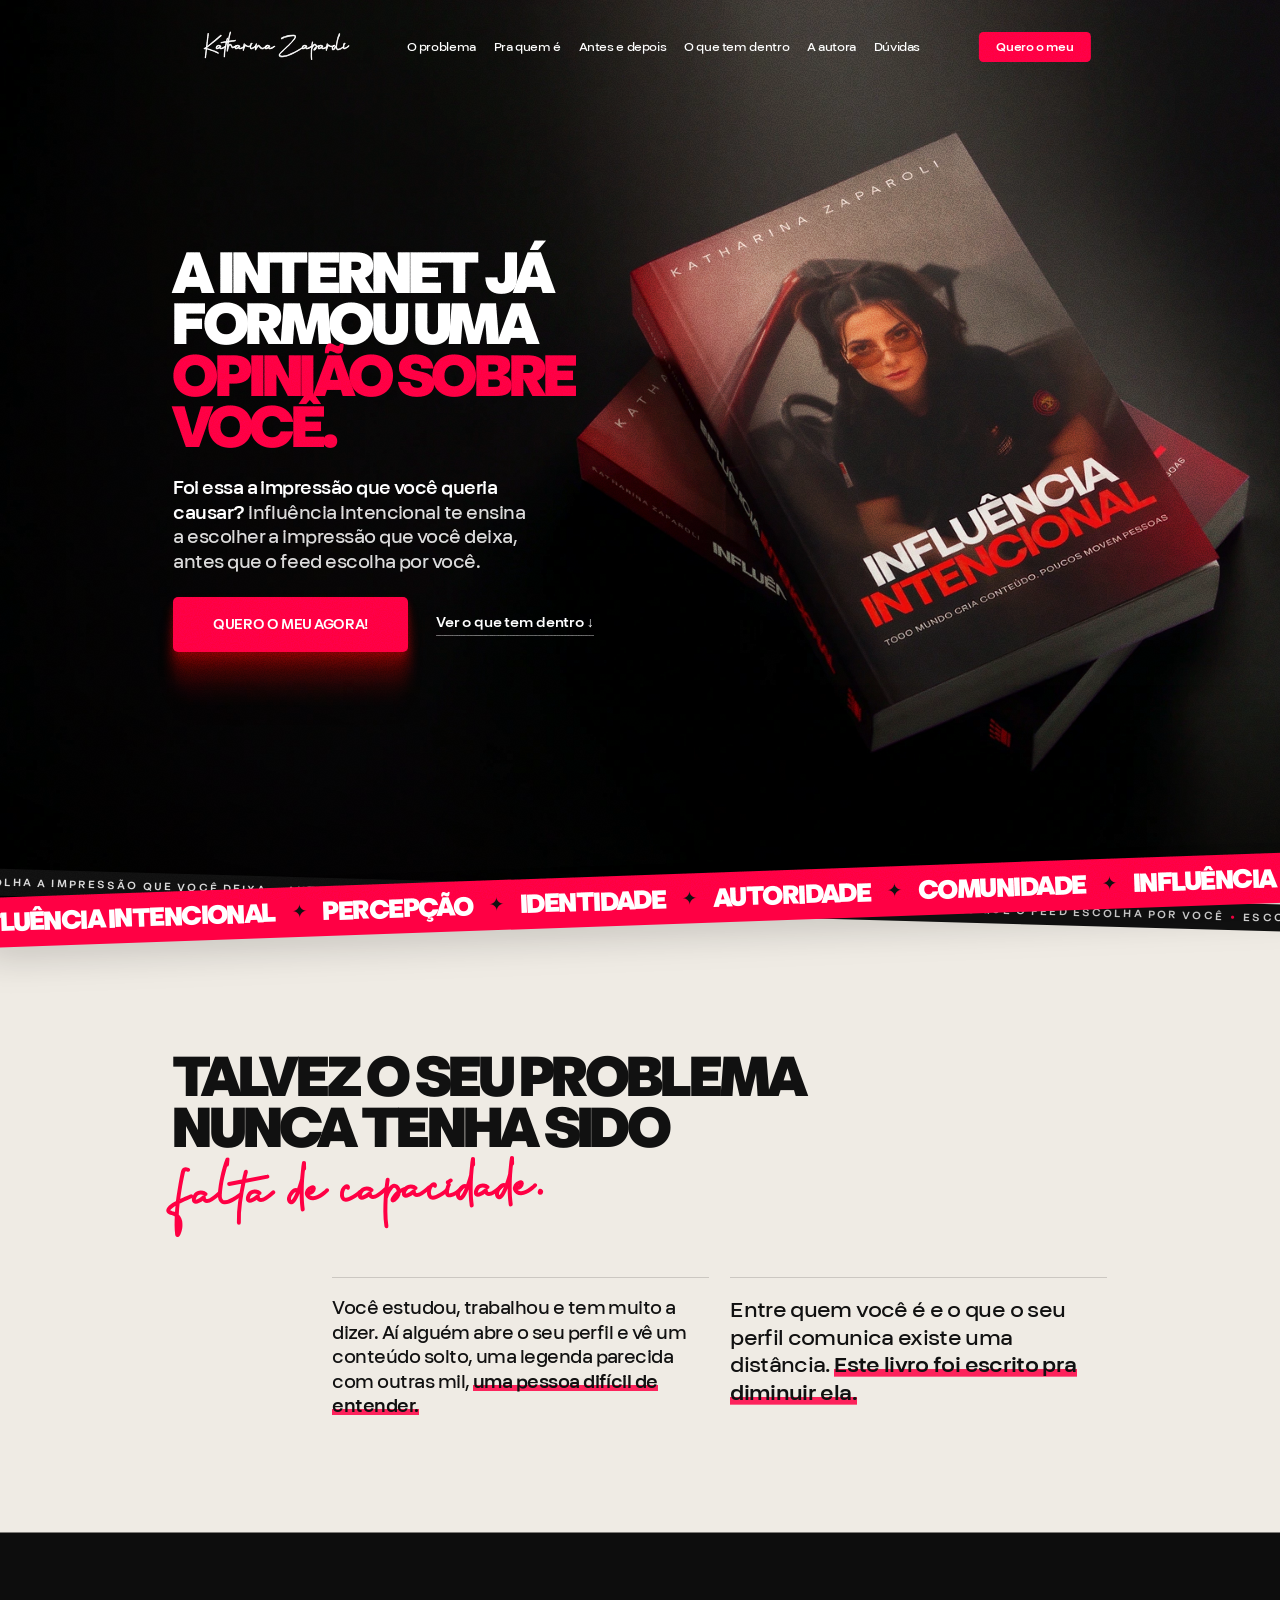
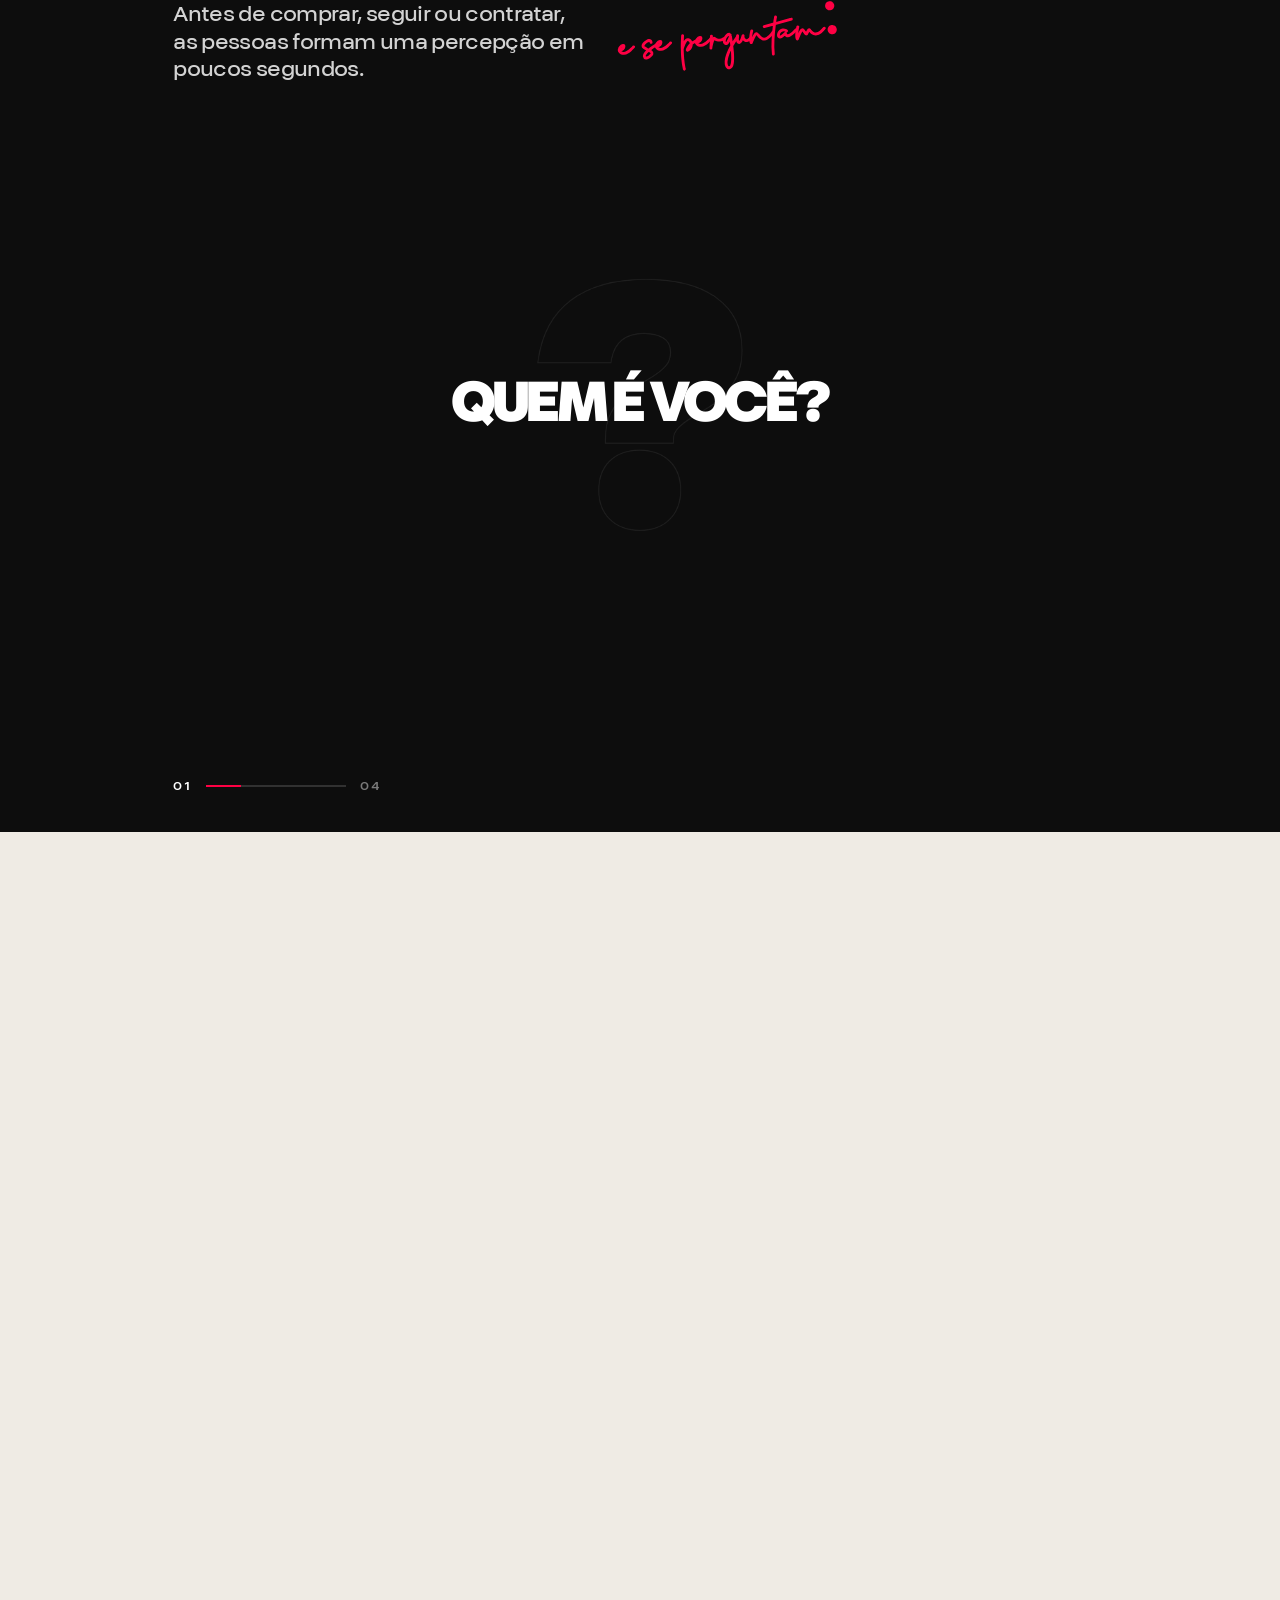
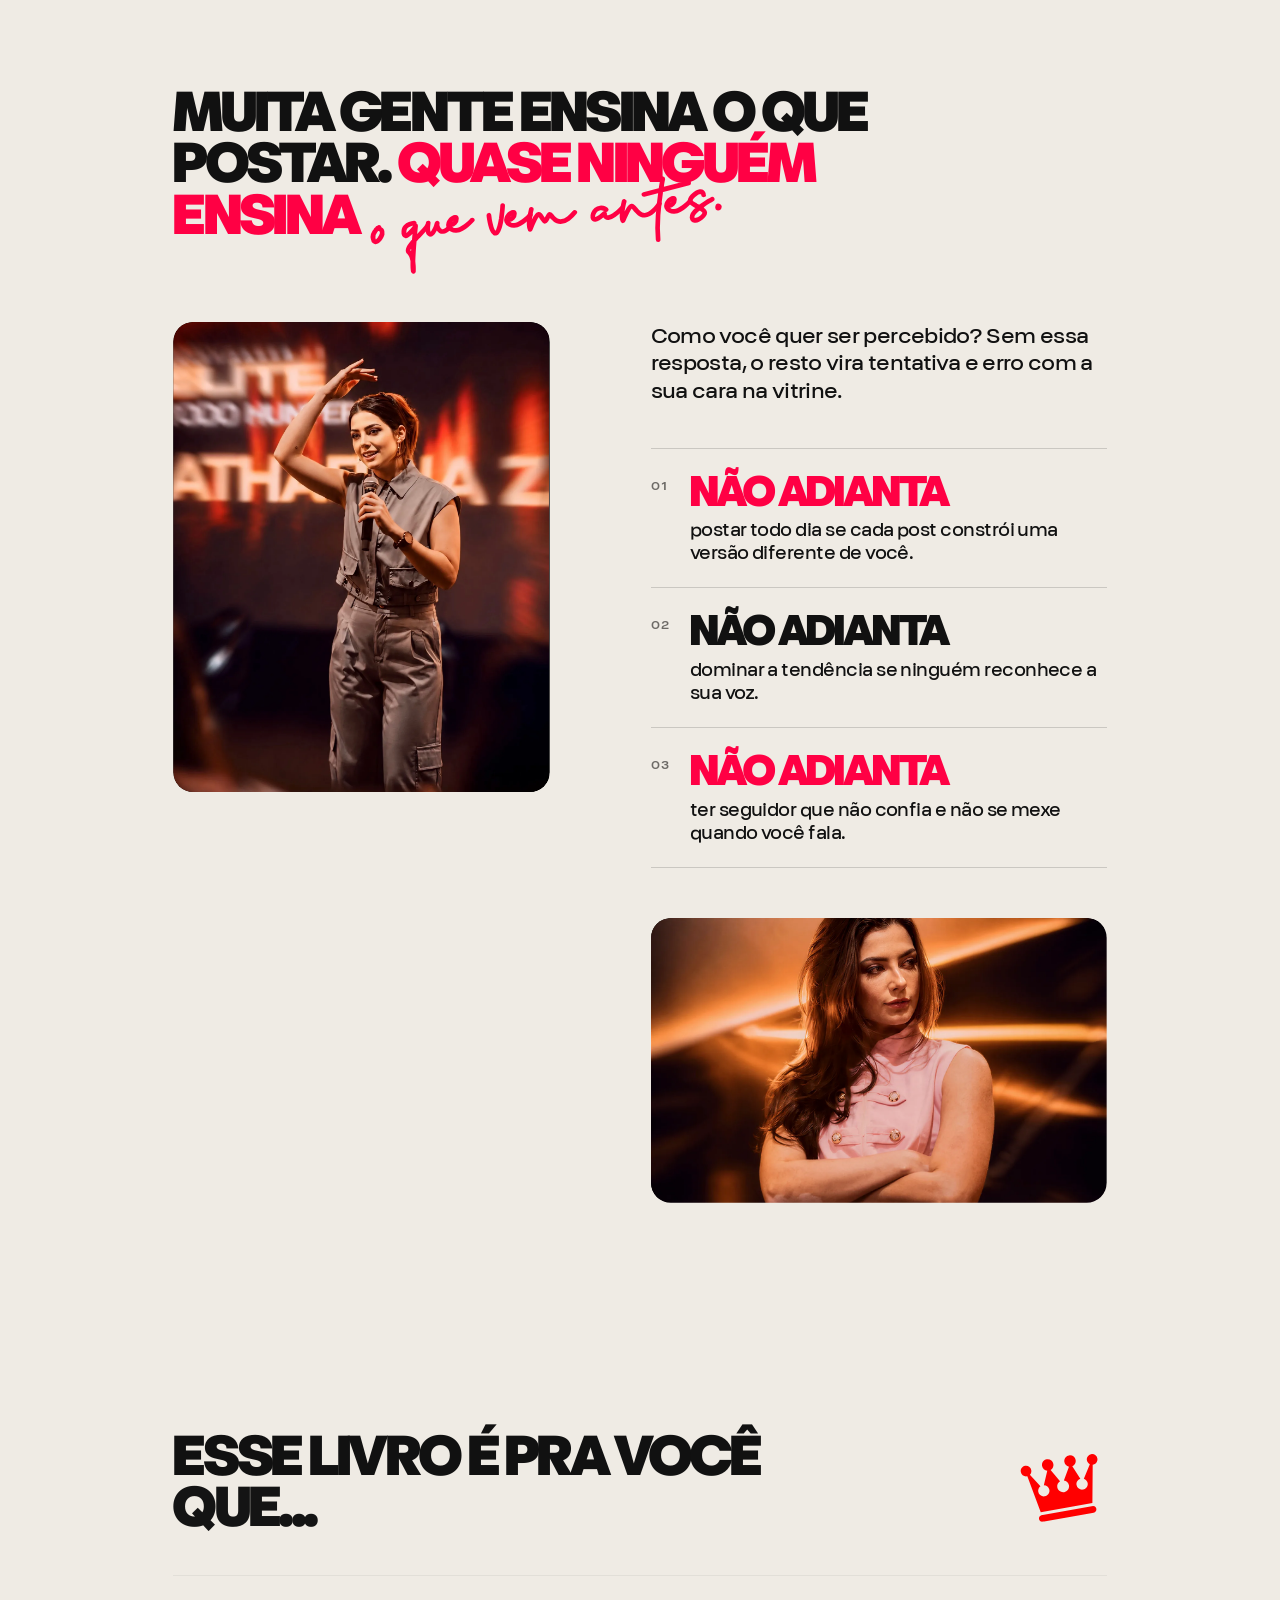
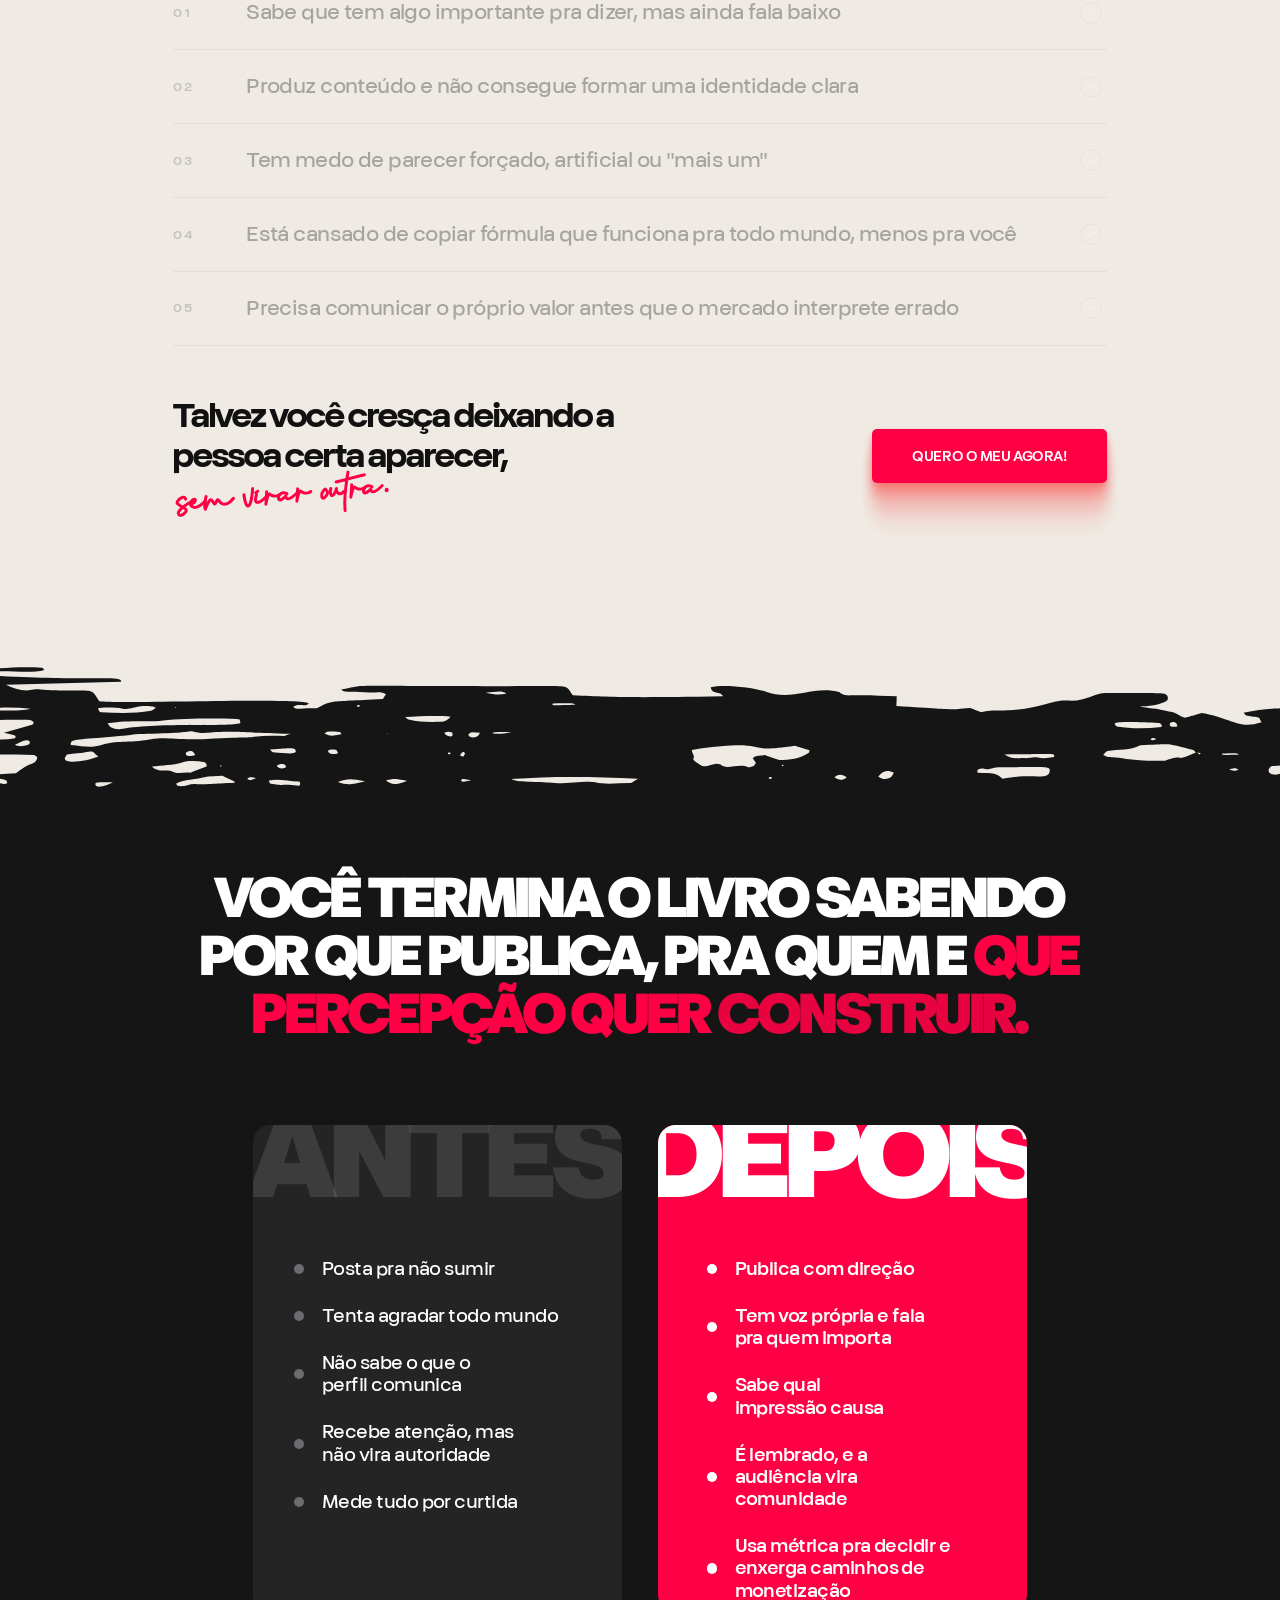
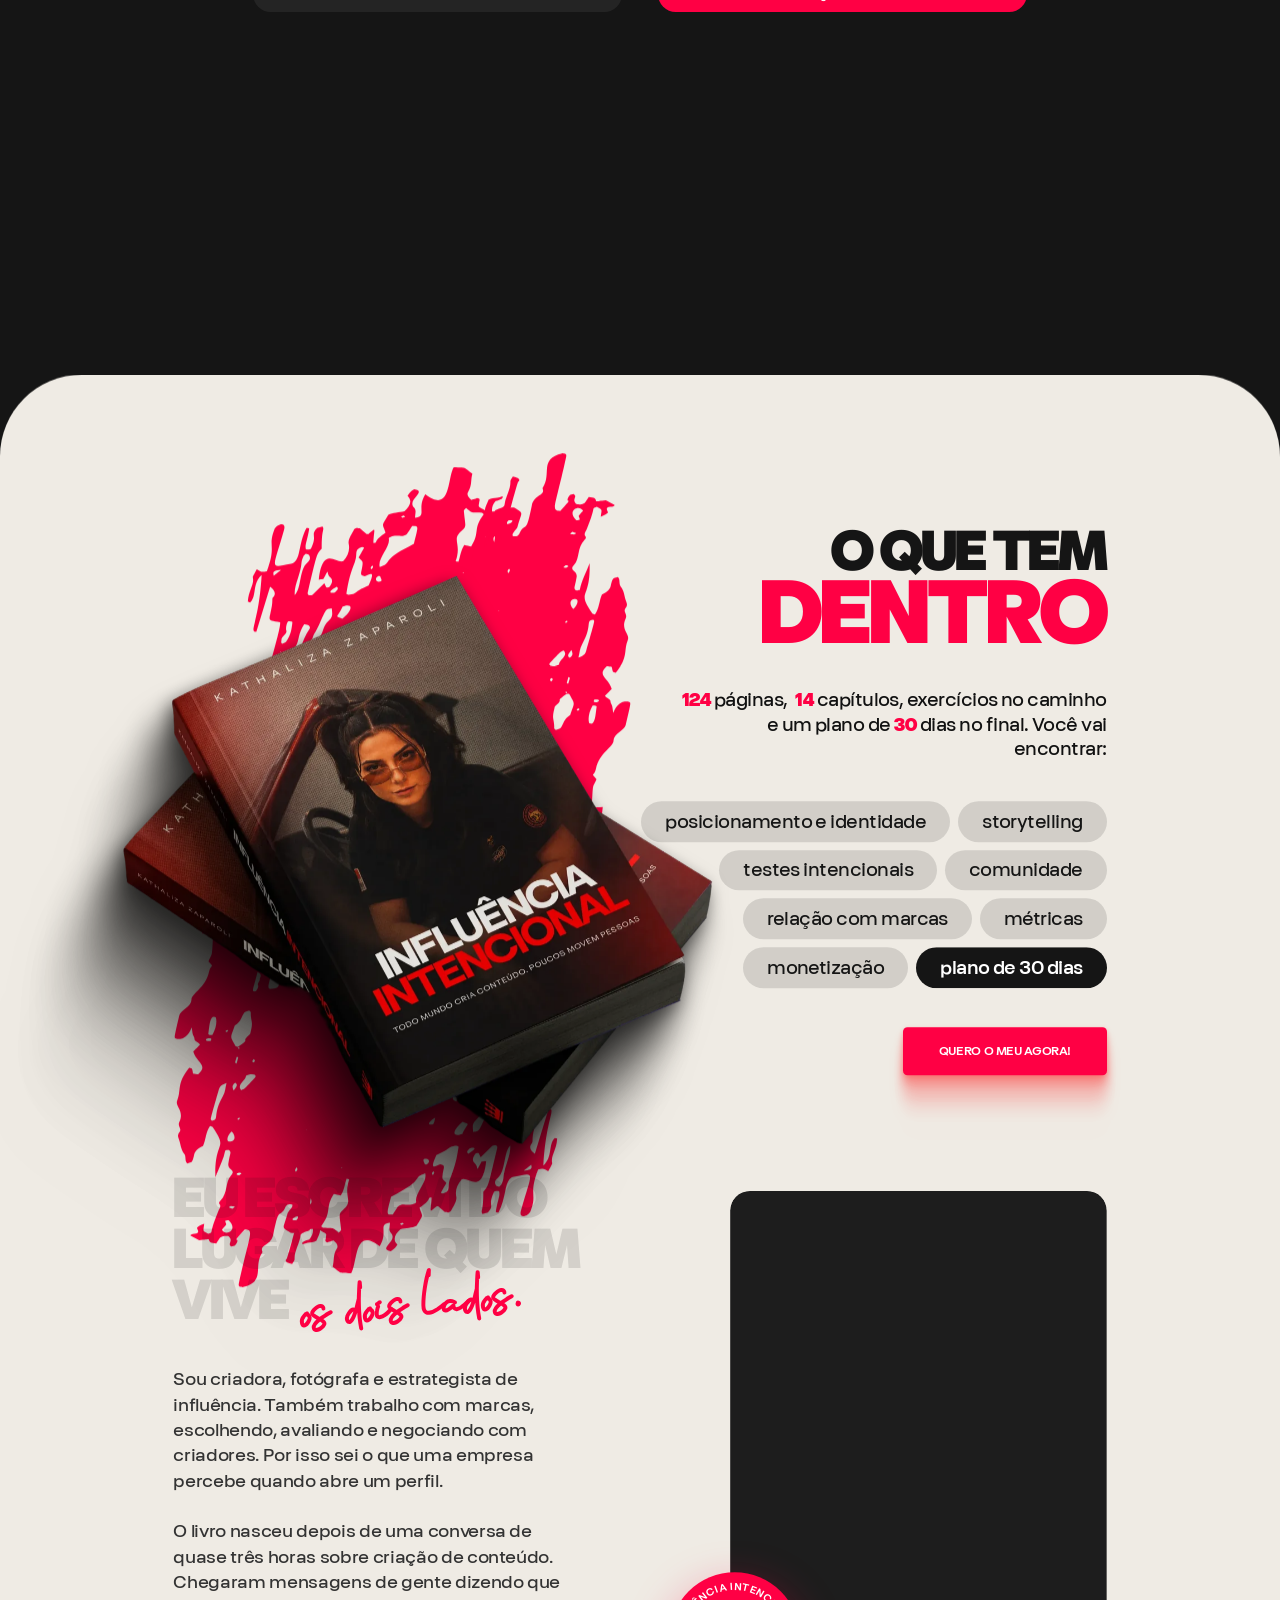
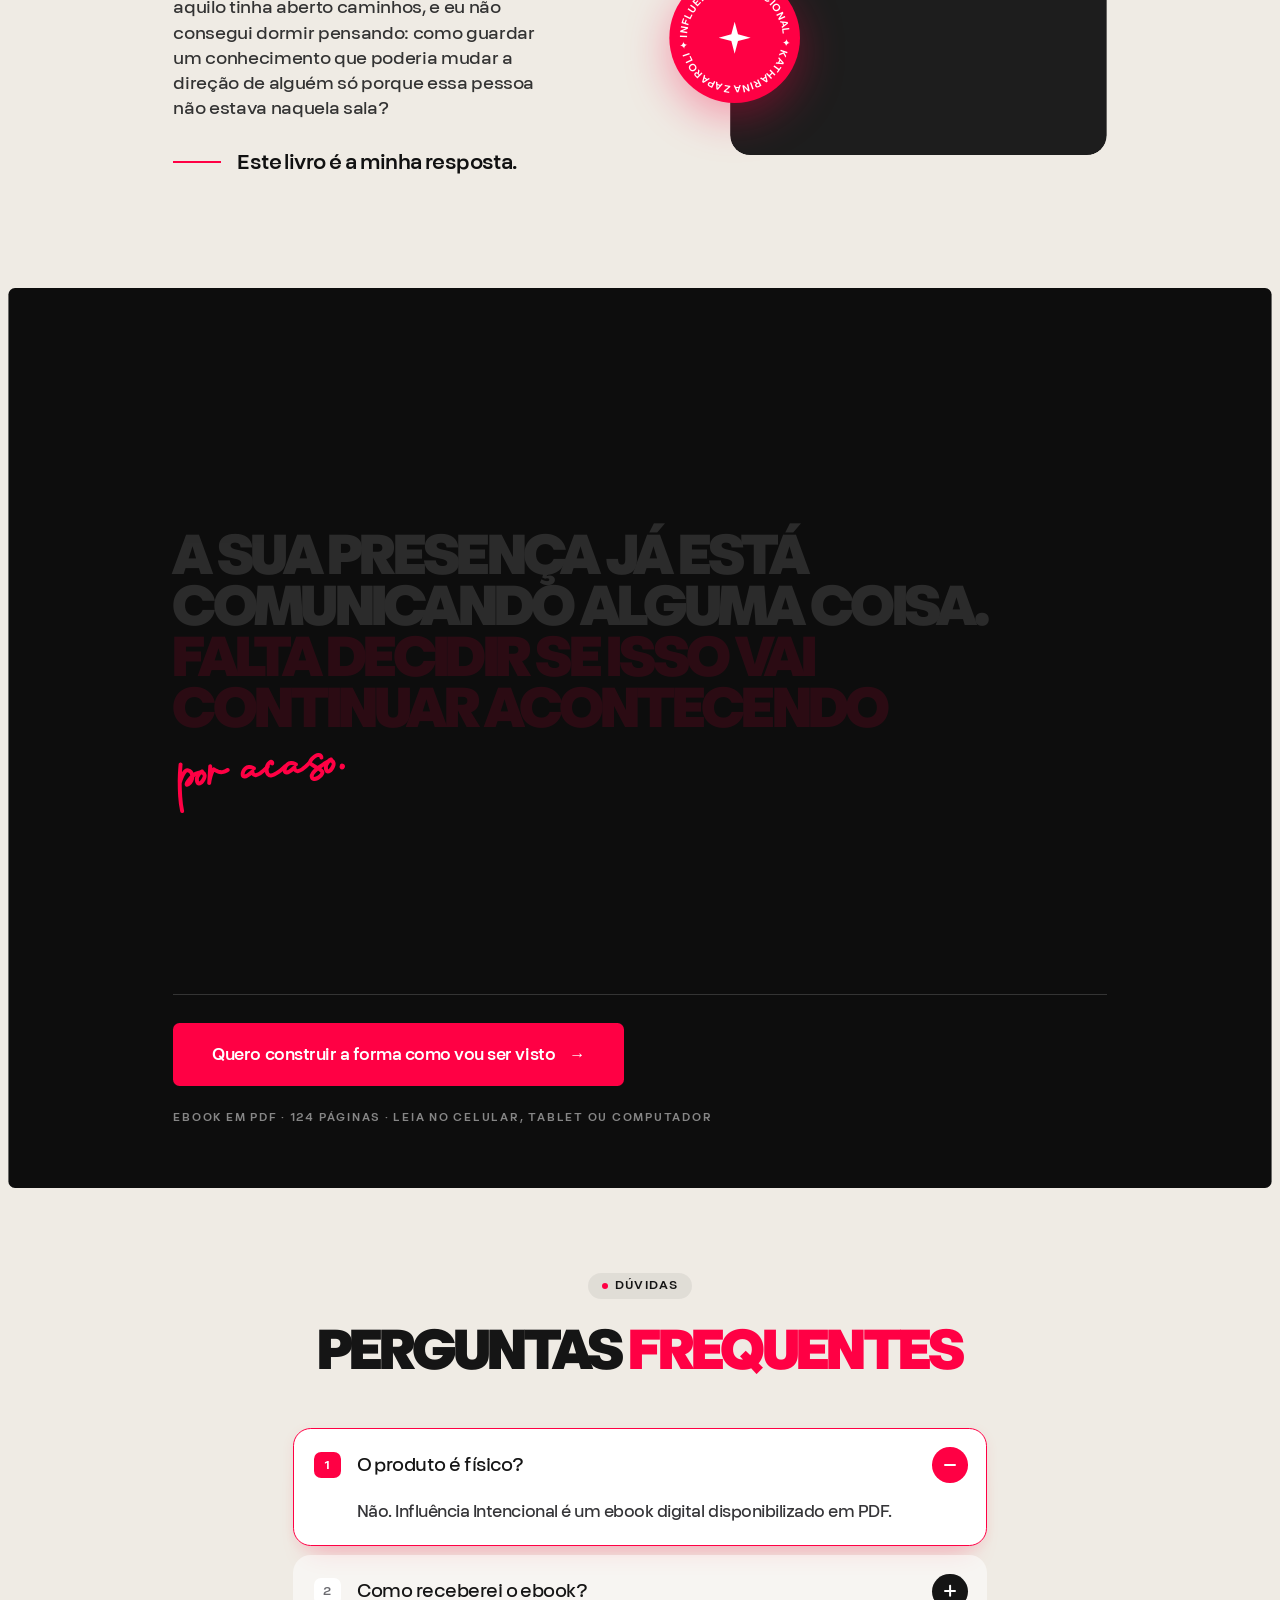
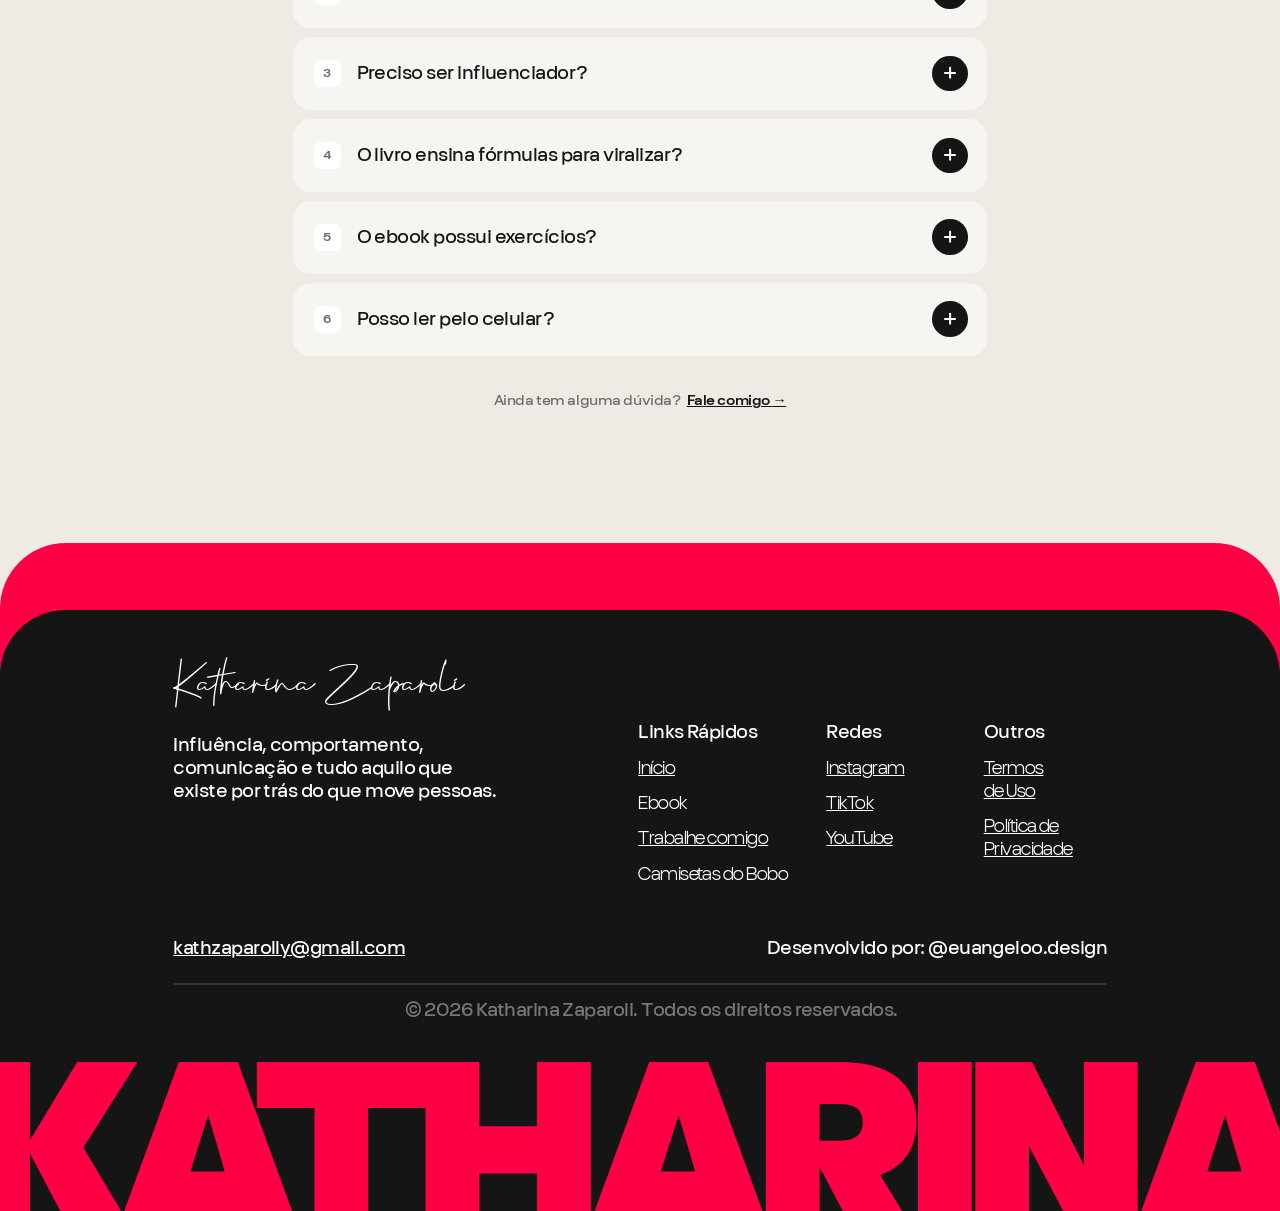
==== commit d8951474: "Mobile (ebook): vídeo vertical no hero, layout do Figma e página centralizada - Hero: vídeo vertical" ====
--- a/influencia-intencional.html
+++ b/influencia-intencional.html
@@ -52,7 +52,9 @@
   <header class="ii-hero" id="topo">
     <div class="ii-hero-media" aria-hidden="true">
       <picture>
-        <!-- celular em pé: recorte vertical (56 KB) no lugar da imagem 4K (761 KB) -->
+        <!-- celular (< 768): o hero vira o layout do Figma (fundo preto + faixa do livro), sem imagem final -->
+        <source media="(max-width: 767.98px)" srcset="[data-uri]">
+        <!-- tablet em pé: recorte vertical (56 KB) no lugar da imagem 4K (761 KB) -->
         <source media="(max-aspect-ratio: 3/5)" srcset="assets/ebook/ebook-hero-last-mobile.webp" width="1080" height="1920">
         <img class="ii-hero-still" src="assets/ebook/ebook-hero-last-1920.webp"
              srcset="assets/ebook/ebook-hero-last-1920.webp 1920w, assets/ebook/ebook-hero-last-2560.webp 2560w, assets/ebook/ebook-hero-last.webp 4096w"
@@ -62,13 +64,19 @@
       <script>
         /* começa a baixar/tocar o vídeo o quanto antes (o resto da lógica está em ebook.js).
            Escolhe a versão pelo tamanho real que o vídeo ocupa na tela (cobre a tela toda, 16:9),
-           em pixels do aparelho: 1080p, 1440p ou 4K. Celular vai no máximo até 1440p (dados móveis). */
+           em pixels do aparelho: 1080p, 1440p ou 4K.
+           Celular (< 768): vídeo vertical próprio (9:16), em 720p ou 1080p (1–1,9 MB). */
         (function (v) {
           if (!document.documentElement.classList.contains('ii-intro')) return;
-          var dpr = Math.min(window.devicePixelRatio || 1, 3);
-          var need = Math.max(innerWidth, innerHeight * 16 / 9) * dpr;
-          var res = need <= 1700 ? 1080 : need <= 2700 || innerWidth < 768 ? 1440 : 2160;
-          v.src = 'assets/ebook/ebook-hero-' + res + '.mp4';
+          if (matchMedia('(max-width: 767.98px)').matches) {
+            v.removeAttribute('poster');   // o vídeo vertical já começa no preto
+            v.src = 'assets/ebook/ebook-hero-m-' + (innerWidth * Math.min(window.devicePixelRatio || 1, 3) <= 760 ? 1280 : 1920) + '.mp4';
+          } else {
+            var dpr = Math.min(window.devicePixelRatio || 1, 3);
+            var need = Math.max(innerWidth, innerHeight * 16 / 9) * dpr;
+            var res = need <= 1700 ? 1080 : need <= 2700 ? 1440 : 2160;
+            v.src = 'assets/ebook/ebook-hero-' + res + '.mp4';
+          }
           var p = v.play();
           if (p && p.catch) p.catch(function () { v.dataset.blocked = '1'; v.dispatchEvent(new Event('ii-blocked')); });
         })(document.currentScript.previousElementSibling);
@@ -94,11 +102,16 @@
 
     <div class="ii-hero-inner">
       <div class="w ii-hero-copy">
+        <!-- celular: faixa com o livro (Figma); entra quando o vídeo acaba, saindo do lugar do livro no último frame -->
+        <picture class="ii-hero-strip" aria-hidden="true">
+          <source media="(max-width: 767.98px)" srcset="assets/ebook/ii-hero-strip.webp">
+          <img src="[data-uri]" width="1481" height="635" alt="" decoding="async">
+        </picture>
         <h1 class="ii-hero-title">A internet já formou uma <span class="red">opinião sobre você.</span></h1>
         <p class="ii-hero-text"><b>Foi essa a impressão que você queria causar?</b> Influência Intencional te ensina a escolher a impressão que você deixa, antes que o feed escolha por você.</p>
         <div class="ii-hero-ctas">
           <a class="btn btn-lg btn-primary btn-glow" href="https://pay.kirvano.com/9aa497c9-ecc4-4eae-8cae-2fd1627d4a17">QUERO O MEU AGORA!</a>
-          <a class="ii-link-light" href="#o-que-tem-dentro">Ver o que tem dentro <span aria-hidden="true">↓</span></a>
+          <a class="ii-link-light" href="#o-que-tem-dentro"><span class="ii-lbl-d">Ver o que tem dentro <span aria-hidden="true">↓</span></span><span class="ii-lbl-m">Saiba Mais</span></a>
         </div>
       </div>
     </div>
@@ -287,7 +300,7 @@
         <div class="w ii-final-in">
           <h2 class="ii-d ii-fill ii-final-title" id="ii-final-title">A sua presença já está comunicando alguma coisa. <span class="red">Falta decidir se isso vai continuar acontecendo</span> <em class="ii-script">por acaso.</em></h2>
           <div class="ii-final-row">
-            <a class="btn btn-primary ii-final-cta" data-r href="https://pay.kirvano.com/9aa497c9-ecc4-4eae-8cae-2fd1627d4a17">Quero construir a forma como vou ser visto <span aria-hidden="true">→</span></a>
+            <a class="btn btn-primary ii-final-cta" data-r href="https://pay.kirvano.com/9aa497c9-ecc4-4eae-8cae-2fd1627d4a17"><span class="ii-lbl-d">Quero construir a forma como vou ser visto</span><span class="ii-lbl-m">Quero construir como sou visto</span> <span aria-hidden="true">→</span></a>
             <p class="ii-final-meta" data-r>Ebook em PDF · 124 páginas · Leia no celular, tablet ou computador</p>
           </div>
         </div>
--- a/css/styles.css
+++ b/css/styles.css
@@ -762,6 +762,7 @@
   font-size: 16px;
   line-height: 1.022;
 }
+.pcard:has([data-card-link]) { cursor: pointer; }   /* o card inteiro é clicável (script.js) */
 .pcard-content {
   position: absolute;
   width: 263.689px;
@@ -1166,6 +1167,7 @@
 @media (max-width: 1023.98px) {
   .home .stage { width: 390px; zoom: var(--mz); }
   .home .m-only { display: inline; }   /* textos que o frame mobile escreve diferente */
+  .home .btn.m-only { display: inline-flex; }
   .home .d-only { display: none; }
 
   /* botões com o brilho vermelho em escala de celular */
@@ -1222,17 +1224,23 @@
   .home .hero-text { margin-top: 20.221px; width: 290.488px; font-size: 10.784px; letter-spacing: -0.3235px; text-align: center; }
   .home .hero-text .jl, .home .hero-text .jl.jl-last { text-align: center; text-align-last: center; }
   .home .hero-ctas { margin-top: 19.547px; gap: 11.458px; justify-content: center; }
-  .home .hero-ctas .btn { padding: 13.48px 26.961px; border-radius: 3.37px; font-size: 9.436px; letter-spacing: -0.2831px; }
-  .home .hero-ctas .btn-outline { border-width: 0.674px; }
+  /* CTAs do hero e da última seção no mesmo tamanho do botão do "Quem é a Kath" */
+  .home .hero-ctas .btn, .home .provoke-ctas .btn { padding: 18.943px 37.886px; border-radius: 4.736px; font-size: 13.26px; letter-spacing: -0.3978px; }
+  .home .hero-ctas .btn-outline, .home .provoke-ctas .btn-outline { border-width: 0.95px; }
+  .home .hero-ctas, .home .provoke-ctas { align-items: center; }
+  .home .provoke-ctas .btn { padding-left: 24px; padding-right: 24px; }   /* textos em maiúsculas: menos respiro lateral pra caberem lado a lado */
 
   /* ---------- números (kanji na vertical) ----------
      No Figma o bloco tem 483px; como a seção fica fixa enquanto os números trocam,
      aqui ela ocupa a tela toda e o bloco de 483px fica centralizado (sem faixa branca embaixo). */
+  /* lvh = altura da tela com a barra do navegador escondida: quando a barra some ao rolar,
+     a seção fixa continua cobrindo a tela toda (com svh sobrava uma faixa branca embaixo) */
+  .home .stats { height: 100vh; height: 100lvh; }
   .home .stats > .stage { top: 50%; height: 483.167px; translate: 0 -50%; }
   .home .stat-bg {   /* foto com 869.7px de largura, no mesmo enquadramento do Figma (o inset de -8% é do parallax) */
     background-size: calc(869.7px * var(--mz)) auto;
     background-position: center calc(58vh - 512.28px * var(--mz));
-    background-position: center calc(58svh - 512.28px * var(--mz));
+    background-position: center calc(58lvh - 512.28px * var(--mz));
   }
   .home .stat-kanji { display: none; }
   .home .stat-kanji-m { display: block; position: absolute; inset: 0; mix-blend-mode: difference; pointer-events: none; }
@@ -1243,51 +1251,56 @@
   .home .stat-num { font-size: 56px; letter-spacing: -1.68px; }
   .home .stat-label { width: 256.02px; margin: 0 auto; font-size: 22.948px; letter-spacing: -0.6884px; }
 
-  /* ---------- fotos + "Quem é a Kath?" ---------- */
+  /* ---------- fotos + "Quem é a Kath?" (cena fixa no scroll, como no desktop: script.js) ---------- */
   .home .story-pin { height: auto; overflow: visible; background: var(--white); }
   .home .about-bg, .home .kath-swoosh { display: none; }
-  /* 4 faixas de 390 × 218.5 (de cima pra baixo: 1862, PLS04305, DSC06605, 1824) */
+  /* 4 faixas que ocupam a tela toda (de cima pra baixo: 1862, PLS04305, DSC06605, 1824).
+     --ph = altura da tela em px do frame de 390 (o bloco tem zoom) */
   .home .story-photos {
+    --ph: calc(100lvh / var(--mz));
     position: relative;
     inset: auto;
     width: 390px;
-    height: 874px;
+    height: var(--ph);
     zoom: var(--mz);
+    overflow: hidden;
+    background: #000;   /* as fotos caem sobre o preto, como no desktop */
     display: flex;
     flex-direction: column-reverse;
   }
-  .home .sp { position: relative; flex: none; width: 100%; height: 218.5px; }
+  .home .sp { position: relative; flex: none; width: 100%; height: 25%; }
+  .home .sp-4 { z-index: 4; } .home .sp-3 { z-index: 3; } .home .sp-2 { z-index: 2; } .home .sp-1 { z-index: 1; }
   .home .sp-dim { opacity: 0.6; }
-  .home .sp-4 img, .home .sp-1 img { left: -17.41%; top: -80.45%; width: 134.81%; height: 360.9%; }
-  .home .sp-3 img { left: -9.82%;  top: -71.74%; width: 113.9%;  height: 304.91%; }
-  .home .sp-2 img { left: -6.54%;  top: -78.32%; width: 113.08%; height: 302.73%; }
+  /* recortes do Figma na largura; na altura a foto fica no mesmo ponto do Figma (object-position) */
+  .home .sp img { top: 0; height: 100%; object-fit: cover; }
+  .home .sp-4 img, .home .sp-1 img { left: -17.41%; width: 134.81%; object-position: 50% 30.8%; }
+  .home .sp-3 img { left: -9.82%;  width: 113.9%;  object-position: 50% 35%; }
+  .home .sp-2 img { left: -6.54%;  width: 113.08%; object-position: 50% 38.6%; }
 
   .home .story-title {
-    display: block;
-    inset: 0 auto auto 0;
-    width: 390px;
-    height: 874px;
-    zoom: var(--mz);
-  }
+    display: flex;
+    inset: 0 0 auto;
+    height: 100lvh;
+  }
+  .home .story-title .zoom { zoom: var(--mz); }
   .home .kath-banner-title {
-    position: absolute;
-    left: calc(50% - 2.58px);
-    top: 372px;
-    translate: -50% 0;
     width: 261.172px;
+    margin: -16px 0 0 -5.16px;
     font-size: 56px;
     line-height: 1.018;
     letter-spacing: -1.68px;
   }
+  /* traçado: preso ao pé das faixas (no Figma começa 52px abaixo do topo de uma tela de 874px) */
   .home .kath-swoosh-m {
     display: block;
     position: absolute;
     z-index: 3;
     left: -43.07px;
-    top: 52.19px;
+    top: calc(100lvh / var(--mz) - 821.81px);
     width: 523.794px;
     height: 1434.35px;
     max-width: none;
+    overflow: visible;
     zoom: var(--mz);
     pointer-events: none;
   }
@@ -1383,12 +1396,13 @@
 
   /* camisetas 338.7 × 567.6 */
   .home .pcard-camisetas { width: 338.732px; height: 567.617px; border-radius: 20px; }
+  /* desfoque só embaixo, perto do texto (some em degradê pra cima) */
   .home .camis-veil {
-    background: linear-gradient(to bottom, rgba(0, 0, 0, 0), rgba(0, 0, 0, 0.59));
-    -webkit-backdrop-filter: blur(2.8px);   /* layer blur 5.6 do Figma */
-            backdrop-filter: blur(2.8px);
-    -webkit-mask-image: none;
-            mask-image: none;
+    background: linear-gradient(to bottom, rgba(0, 0, 0, 0) 40%, rgba(0, 0, 0, 0.62));
+    -webkit-backdrop-filter: blur(5px);
+            backdrop-filter: blur(5px);
+    -webkit-mask-image: linear-gradient(to bottom, transparent 42%, #000 66%);
+            mask-image: linear-gradient(to bottom, transparent 42%, #000 66%);
   }
   .home .camis-veil, .home .camis-content > * { opacity: 1; translate: 0 0; }   /* sem hover no celular: sempre visível */
   .home .camis-content { left: 18px; top: 358.3px; width: 190.544px; gap: 17.97px; }
@@ -1422,8 +1436,6 @@
   }
 
   /* ---------- KATHARINA / ZAPAROLI (tamanhos no script.js) ---------- */
-  .home .zap-top    { left: calc(50% + 7.25px * var(--mz)); translate: -50% 0; }
-  .home .zap-bottom { left: calc(50% + 0.79px * var(--mz)); translate: -50% 0; }
   .home .zap-strip img { left: -111.28%; top: -29.23%; width: 332.86%; height: 168.98%; }
 
   /* ---------- se você quer ser lembrado ---------- */
@@ -1478,8 +1490,6 @@
   .home .provoke-title { width: 337.233px; font-size: 32.183px; line-height: 1.025; letter-spacing: -0.9655px; }
   .home .provoke-lead { width: 313.083px; font-size: 11.494px; letter-spacing: -0.3448px; }
   .home .provoke-ctas { gap: 9.77px; justify-content: center; }
-  .home .provoke-ctas .btn { padding: 11.494px 22.988px; border-radius: 2.873px; font-size: 8.046px; letter-spacing: -0.2414px; }
-  .home .provoke-ctas .btn-outline { border-width: 0.575px; }
 
   /* ---------- footer ---------- */
   .home .footer { height: calc(722.79px * var(--mz)); border-radius: calc(30px * var(--mz)) calc(30px * var(--mz)) 0 0; }
--- a/css/ebook.css
+++ b/css/ebook.css
@@ -277,6 +277,8 @@
   transition: border-color .3s, color .3s;
 }
 .ii-link-light:hover { color: var(--red); border-color: var(--red); }
+/* faixa do livro e rótulo curto do 2º CTA: só no celular */
+.ii-hero-strip, .ii-lbl-m { display: none; }
 
 .ii-hero-foot {
   margin-top: calc(56px * var(--z));
@@ -1211,6 +1213,214 @@
   .ii-buybar { left: 50%; right: auto; width: min(640px, 100% - 48px); translate: -50% 0; }
 }
 
+/* =========================================================
+   CELULAR (< 768) — hero do Figma (frame de 390 × 809):
+   o vídeo vertical toca em tela cheia; quando acaba, some num fade e a faixa com o livro
+   sai do lugar do livro no último frame e sobe até o topo (ebook.js), depois entra o texto.
+   --u = 1px do Figma, reduzido se a tela for mais baixa que o frame (tudo cabe acima das faixas).
+   ========================================================= */
+@media (max-width: 767.98px) {
+  .ii-page { --mq: 51.39px; }
+  .ii-hero {
+    --u: min(calc(100vw / 390), calc(100vh / 809));
+    --u: min(calc(100vw / 390), calc(100svh / 809));
+    min-height: 0;
+  }
+
+  /* vídeo vertical: sem recorte lateral; sem imagem final nem sombra (fundo preto do Figma) */
+  .ii-hero-video { object-position: center; }
+  .ii-hero-still, .ii-hero-shade { display: none; }
+  .ii-done .ii-hero-video { opacity: 0; transition: opacity .7s ease; }
+
+  /* nav: pílula transparente de 344 × 61, nome + hambúrguer */
+  .ii-nav-stage { padding: 0; }
+  .ii-nav {
+    width: min(344px, 100vw - 24px);   /* 344 do Figma; em telas de 320–360 encolhe junto */
+    min-height: 61px;
+    margin: 24px auto 0;
+    padding: 0 18px;
+    column-gap: 24px;
+    row-gap: 0;
+    justify-content: space-between;
+    background: rgba(13, 13, 13, 0);
+  }
+  .ii-nav .nav-brand { font-size: 36.629px; }
+  .ii-nav .nav-toggle { width: 37.526px; height: 37.526px; margin-left: 0; padding: 0 6.3px; gap: 7.06px; }
+  .ii-nav .nav-toggle span { height: 2.35px; }
+  .ii-nav.is-open .nav-toggle span:nth-child(1) { transform: translateY(9.41px) rotate(45deg); }
+  .ii-nav.is-open .nav-toggle span:nth-child(3) { transform: translateY(-9.41px) rotate(-45deg); }
+  .ii-nav.is-open { padding-bottom: 8px; }
+
+  /* conteúdo: faixa (topo 95.82) → título (428) → texto (594) → CTAs (685); 80 de respiro até o fim do hero */
+  .ii-hero-copy {
+    width: 100%;
+    padding: calc(95.82 * var(--u)) 0 calc(80 * var(--u));
+    align-items: center;
+    gap: 0;
+    text-align: center;
+  }
+  /* a parte visível da imagem vai de 21,4% a 78,5% da largura (o resto é transparente):
+     a faixa tem no mínimo 100vw / 0,56 de largura, pra sempre pegar de uma ponta a outra da tela.
+     As margens negativas mantêm no layout a altura do Figma (317,44), então o texto não desce. */
+  .ii-hero-strip {
+    --sw: max(calc(740.124 * var(--u)), calc(100vw / 0.56));
+    display: block;
+    flex: none;
+    width: var(--sw);
+    margin-block: calc((317.442 * var(--u) - var(--sw) * 635 / 1481) / 2);
+    transform-origin: 50.07% 48.5%;   /* centro do livro na faixa (ebook.js anima a partir dele) */
+  }
+  .ii-hero-strip img { display: block; width: 100%; height: auto; }
+  .ii-hero-title {
+    width: calc(330.185 * var(--u));
+    margin-top: calc(14.55 * var(--u));
+    font-size: calc(43.026 * var(--u));
+    line-height: 0.8;
+    letter-spacing: -0.03em;
+  }
+  .ii-hero-text {
+    width: calc(277.197 * var(--u));
+    margin-top: calc(26 * var(--u));
+    font-size: calc(13 * var(--u));
+    line-height: 1.2;
+    letter-spacing: -0.03em;
+    color: var(--white);
+  }
+  .ii-hero-ctas { margin-top: calc(28 * var(--u)); gap: calc(13.873 * var(--u)); justify-content: center; flex-wrap: nowrap; }
+  .ii-hero-ctas .btn,
+  .ii-hero-ctas .ii-link-light {
+    padding: calc(16.321 * var(--u)) calc(32.643 * var(--u));
+    border-radius: calc(4.08 * var(--u));
+    font-family: var(--f-semi);
+    font-size: calc(11.425 * var(--u));
+    line-height: 1.022;
+    letter-spacing: -0.03em;
+  }
+  .ii-hero-ctas .ii-link-light {
+    display: inline-flex;
+    background: var(--white);
+    color: var(--black);
+    border: 0.816px solid var(--black);
+    transition: background-color .25s, color .25s;
+  }
+  .ii-hero-ctas .ii-link-light:hover { background: var(--black); color: var(--white); border-color: var(--white); }
+  .ii-lbl-d { display: none; }
+  .ii-lbl-m { display: inline; }
+
+  /* faixas cruzadas no tamanho do Figma */
+  .ii-marquee-front { rotate: -2deg; padding-block: 7.953px; }
+  .ii-marquee-back { rotate: 1.6deg; padding-block: 5.506px; }
+  .ii-marquee-track { font-size: 18.354px; }
+  .ii-marquee-back .ii-marquee-track { font-size: 7.341px; }
+}
+
+/* CELULAR (< 768) — resto da página no mesmo esquema do index:
+   tudo centralizado, margem lateral de 8vw (24–40px; 31px num celular de 390)
+   e títulos com tamanho fluido (clamp), pra caberem bem de 320 a 767px */
+@media (max-width: 767.98px) {
+  .ii-page { --g: clamp(24px, 8vw, 40px); }
+  .ii-sec .w { width: calc(100% - 2 * var(--g)); }
+  .ii-change > .stage, .ii-inside > .stage, .ii-faq > .stage { padding-left: var(--g); padding-right: var(--g); }
+
+  /* tipos */
+  .ii-d, .ii-h, .ii-author-title { font-size: clamp(32px, 10.3vw, 44px); letter-spacing: -0.03em; }
+  .ii-final-title { font-size: clamp(28px, 8.7vw, 38px); }
+  .ii-faq-title { font-size: clamp(32px, 10.3vw, 44px); }
+  .ii-ask { font-size: clamp(28px, 9.2vw, 40px); }
+  .ii-band-ask { font-size: clamp(42px, 13.3vw, 58px); }
+  .ii-nope strong { font-size: clamp(30px, 9.7vw, 42px); }
+  .ii-for-close { font-size: clamp(22px, 6.7vw, 28px); }
+  .ii-inside-title > span { font-size: clamp(36px, 11.3vw, 48px); }
+  .ii-inside-title > .red { font-size: clamp(56px, 18vw, 78px); }
+  .ii-card-word { font-size: clamp(76px, 24.6vw, 104px); }
+
+  /* centralizado */
+  .ii-sec, .ii-faq { text-align: center; }
+  .ii-acc { text-align: left; }   /* perguntas e respostas do FAQ continuam alinhadas à esquerda */
+  .ii-script { transform-origin: center; }
+  .ii-band-top, .ii-band-foot { align-items: center; }
+  .ii-band-t2 { text-align: center; }
+
+  /* "Não adianta": número em cima, título e texto embaixo, tudo no eixo */
+  .ii-nope li { grid-template-columns: 1fr; justify-items: center; row-gap: 10px; }
+  .ii-nope .ii-row-n { grid-row: auto; padding-top: 0; }
+  .ii-nope li > span:last-child { max-width: 300px; }
+
+  /* "Pra quem é": coroa em cima do título; a lista continua em linhas (número · texto · check) */
+  .ii-for-head { flex-direction: column-reverse; align-items: center; gap: 14px; }
+  .ii-for-list li { text-align: left; }
+  .ii-for-foot { flex-direction: column; align-items: center; gap: 28px; }
+
+  /* antes / depois: as listas com marcador continuam alinhadas à esquerda dentro do card */
+  .ii-card { padding-left: 24px; padding-right: 24px; }
+
+  /* o que tem dentro */
+  .ii-book { width: calc(100% + 2 * var(--g)) !important; margin: 0 calc(-1 * var(--g)); }
+  .ii-inside-copy { align-items: center; }
+  .ii-inside-head { align-items: center; text-align: center; }
+  .ii-inside-title { text-align: center; }
+  .ii-tags { justify-content: center; }
+
+  /* autora: assinatura entre dois traços, foto no centro */
+  .ii-author-sign { justify-content: center; gap: 10px; font-size: clamp(16px, 4.6vw, 20px); white-space: nowrap; }
+  .ii-author-sign::before, .ii-author-sign::after { content: ""; flex: none; width: 20px; height: 2px; background: var(--red); }
+  .ii-author-media { width: 78%; margin: 0 auto; justify-self: center; }
+  .ii-badge { left: -14%; width: clamp(96px, 29vw, 130px); }
+
+  /* CTA final */
+  .ii-final-row { flex-direction: column; justify-content: center; }
+  .ii-final-meta { text-align: center; line-height: 1.6; }
+
+  /* footer centralizado, como o do index */
+  .ii-page .footer > .stage { padding-left: var(--g); padding-right: var(--g); align-items: center; text-align: center; }
+  .ii-page .foot-cols { justify-content: center; }
+  .ii-page .foot-col { align-items: center; }
+  .ii-page .foot-row { align-items: center; align-self: stretch; }
+
+  /* barra de compra: o botão nunca corta o texto (em 320px o nome encolhe e quebra) */
+  .ii-buybar-name { min-width: 0; font-size: clamp(12px, 3.6vw, 14px); }
+  .ii-buybar-btn { flex: none; padding: 14px clamp(10px, 3.6vw, 16px); font-size: clamp(11px, 3.4vw, 13px); }
+
+  /* sem palavra sozinha na última linha: títulos equilibrados, textos com quebra "bonita" */
+  .ii-page :is(h1, h2, .ii-for-close, .ii-ask-l, .ii-inside-title) { text-wrap: balance; }
+  .ii-page :is(p, li, .ii-q-t, .ii-author-text p) { text-wrap: pretty; }
+
+  /* texto do hero maior, na mesma margem lateral do resto da página */
+  .ii-hero-text { width: calc(100vw - 2 * var(--g)); font-size: calc(16 * var(--u)); line-height: 1.25; }
+
+  /* manuscritos: maiores, no tamanho visual da Origin ao lado */
+  .ii-script, .ii-for-close .ii-script, .ii-script-xl { font-size: 1.75em; }
+  .ii-band-ask { font-size: clamp(42px, 13.3vw, 58px); }   /* "e se perguntam:" tem tamanho próprio */
+  /* os que ficam sozinhos na linha (fim do título) vão retos, centralizados */
+  .ii-problem-title .ii-script, .ii-pitch-title .ii-script, .ii-for-close .ii-script, .ii-final-title .ii-script {
+    display: block;
+    width: fit-content;
+    margin: -0.12em auto 0;   /* colado na última linha do título */
+    line-height: 0.8;
+    transform: none;
+  }
+  .ii-band-ask { transform: none; }
+  .ii-band-top { gap: 4px; }
+
+  /* CTA final numa linha só (texto curto no celular) */
+  .ii-final-cta { white-space: nowrap; padding: 22px 20px; font-size: clamp(13px, 4vw, 16px); }
+
+  /* sem nav fixa: ela fica no hero e sobe junto com ele */
+  .ii-nav-fixed .ii-nav-stage, .ii-nav-fixed.ii-nav-out .ii-nav-stage, .ii-nav-fixed.ii-nav-away .ii-nav-stage {
+    position: absolute;
+    animation: none;
+    visibility: visible;
+  }
+  .ii-nav-fixed .ii-nav:not(.is-open) { background: rgba(13, 13, 13, 0); -webkit-backdrop-filter: none; backdrop-filter: none; box-shadow: none; }
+
+  /* "O que tem dentro": livro bem maior (a sombra pode cortar nas laterais) */
+  .ii-inside .ii-book { width: 145vw !important; margin-inline: calc((100% - 145vw) / 2); }
+}
+/* texto do hero com no mínimo 14px (em telas muito baixas, < 640px, ele segue a escala pra não encostar nas faixas) */
+@media (max-width: 767.98px) and (min-height: 640px) {
+  .ii-hero-text { font-size: max(14px, 16 * var(--u)); }
+}
+
 @media (prefers-reduced-motion: reduce) {
   .ii-a, .ii-a p, .ii-q, .ii-q-ic, .ii-for-list li, .ii-for-list li::before, .ii-marquee { transition: none; }
   .ii-marquee-track, .ii-badge-ring, .ii-final-cta::before, .ii-buybar-btn::after, .ii-hero-scroll i::after { animation: none; }
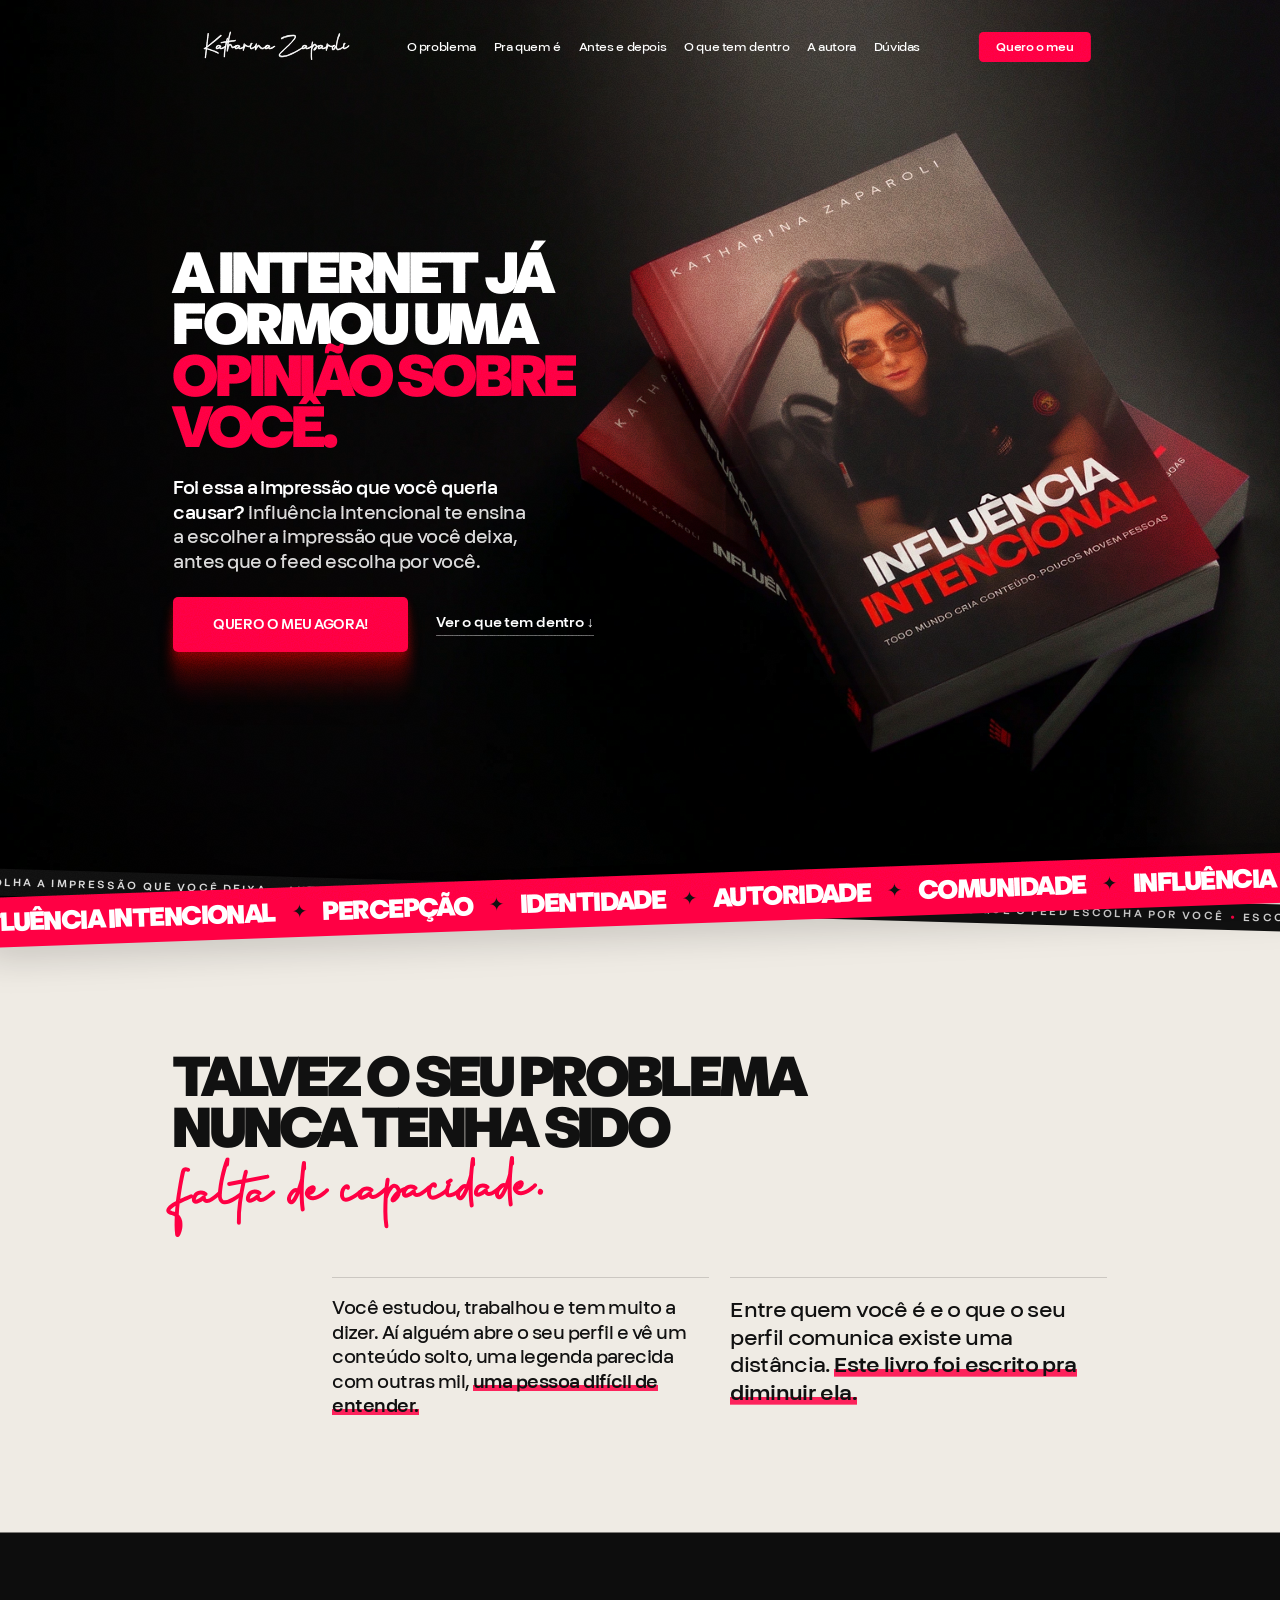
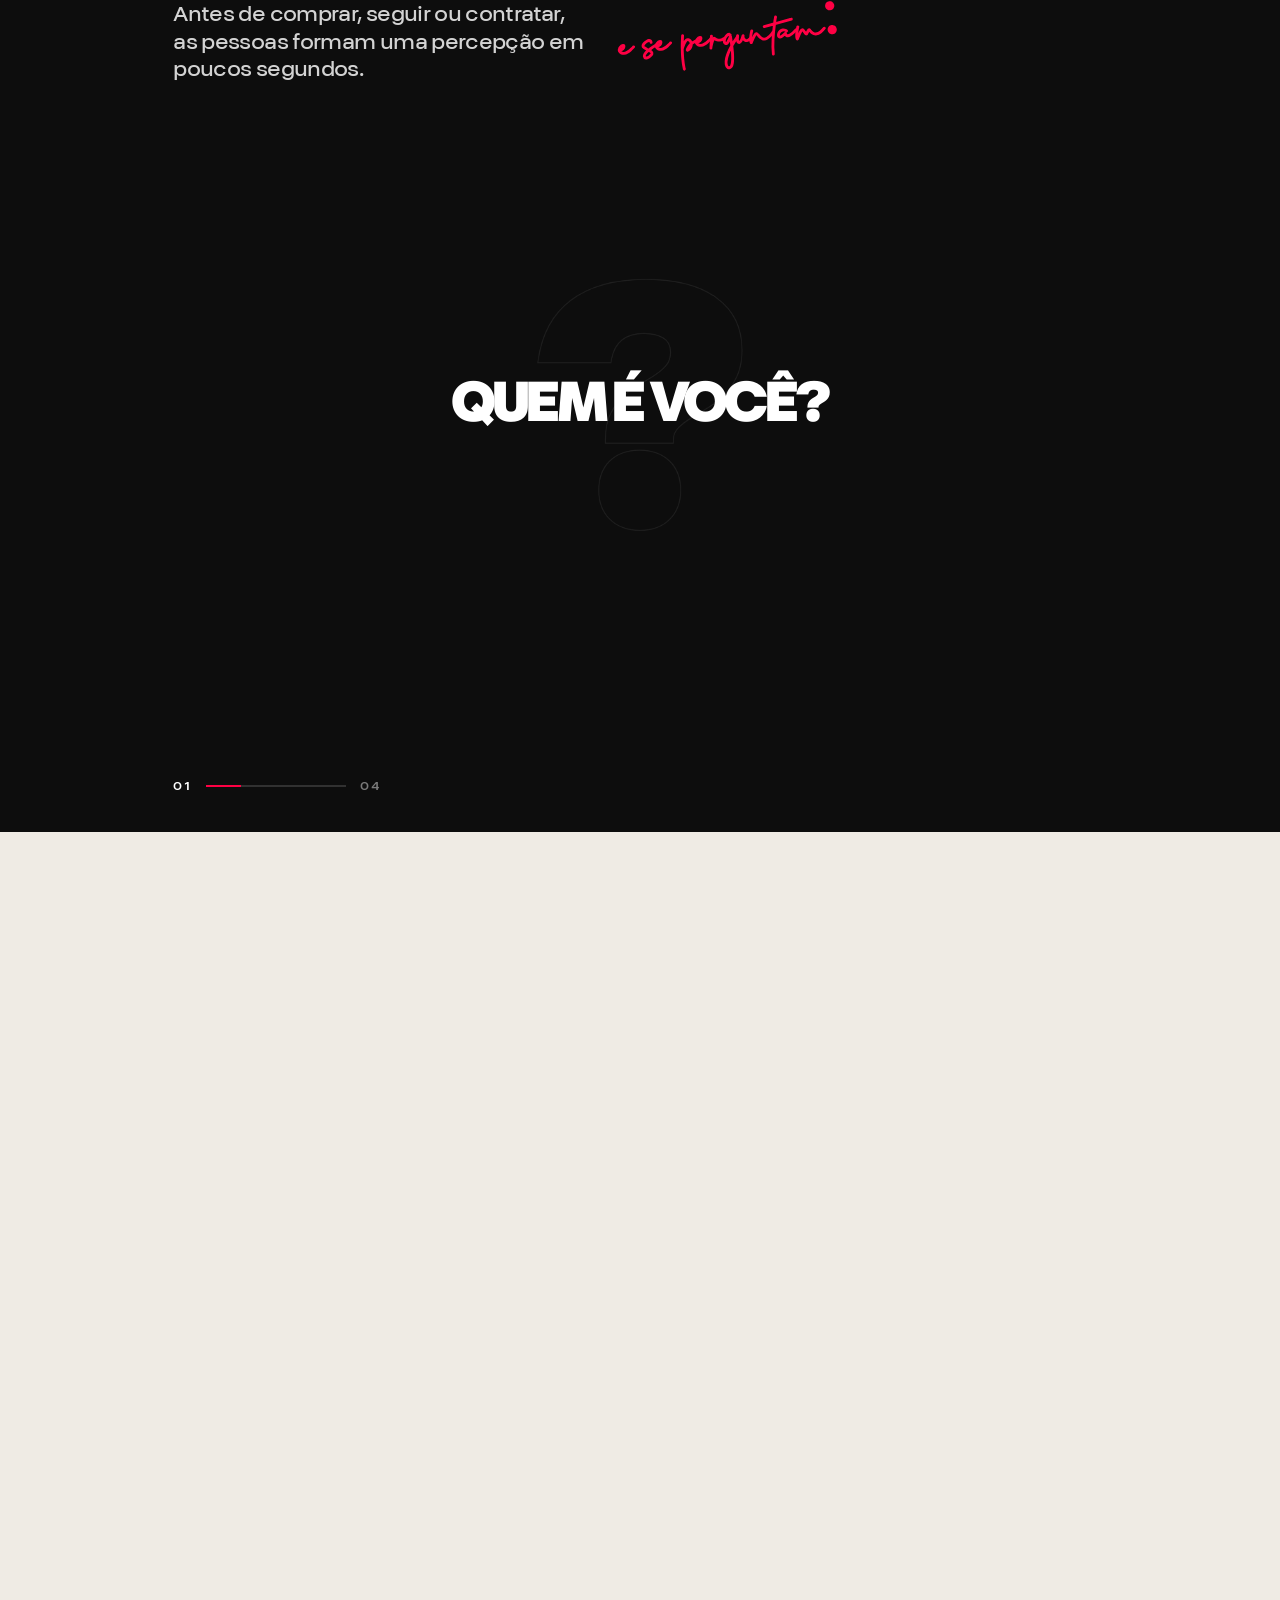
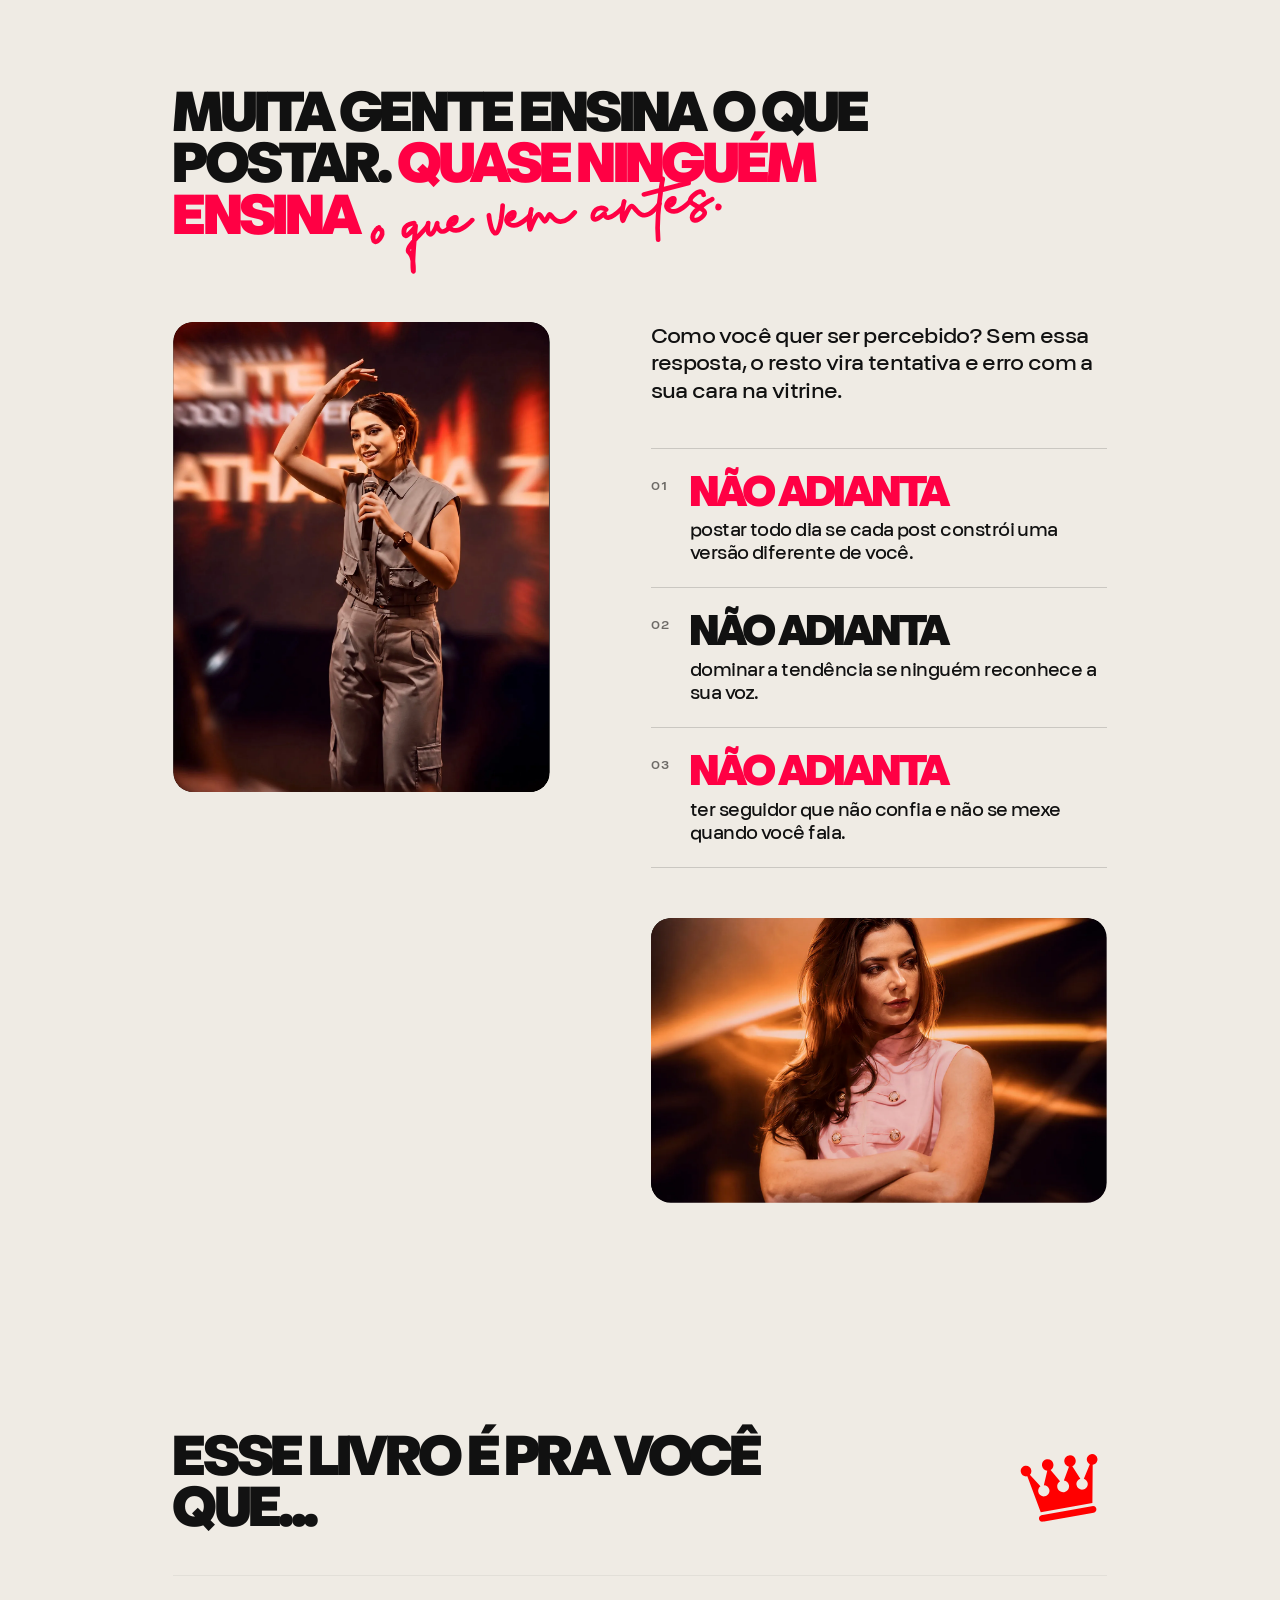
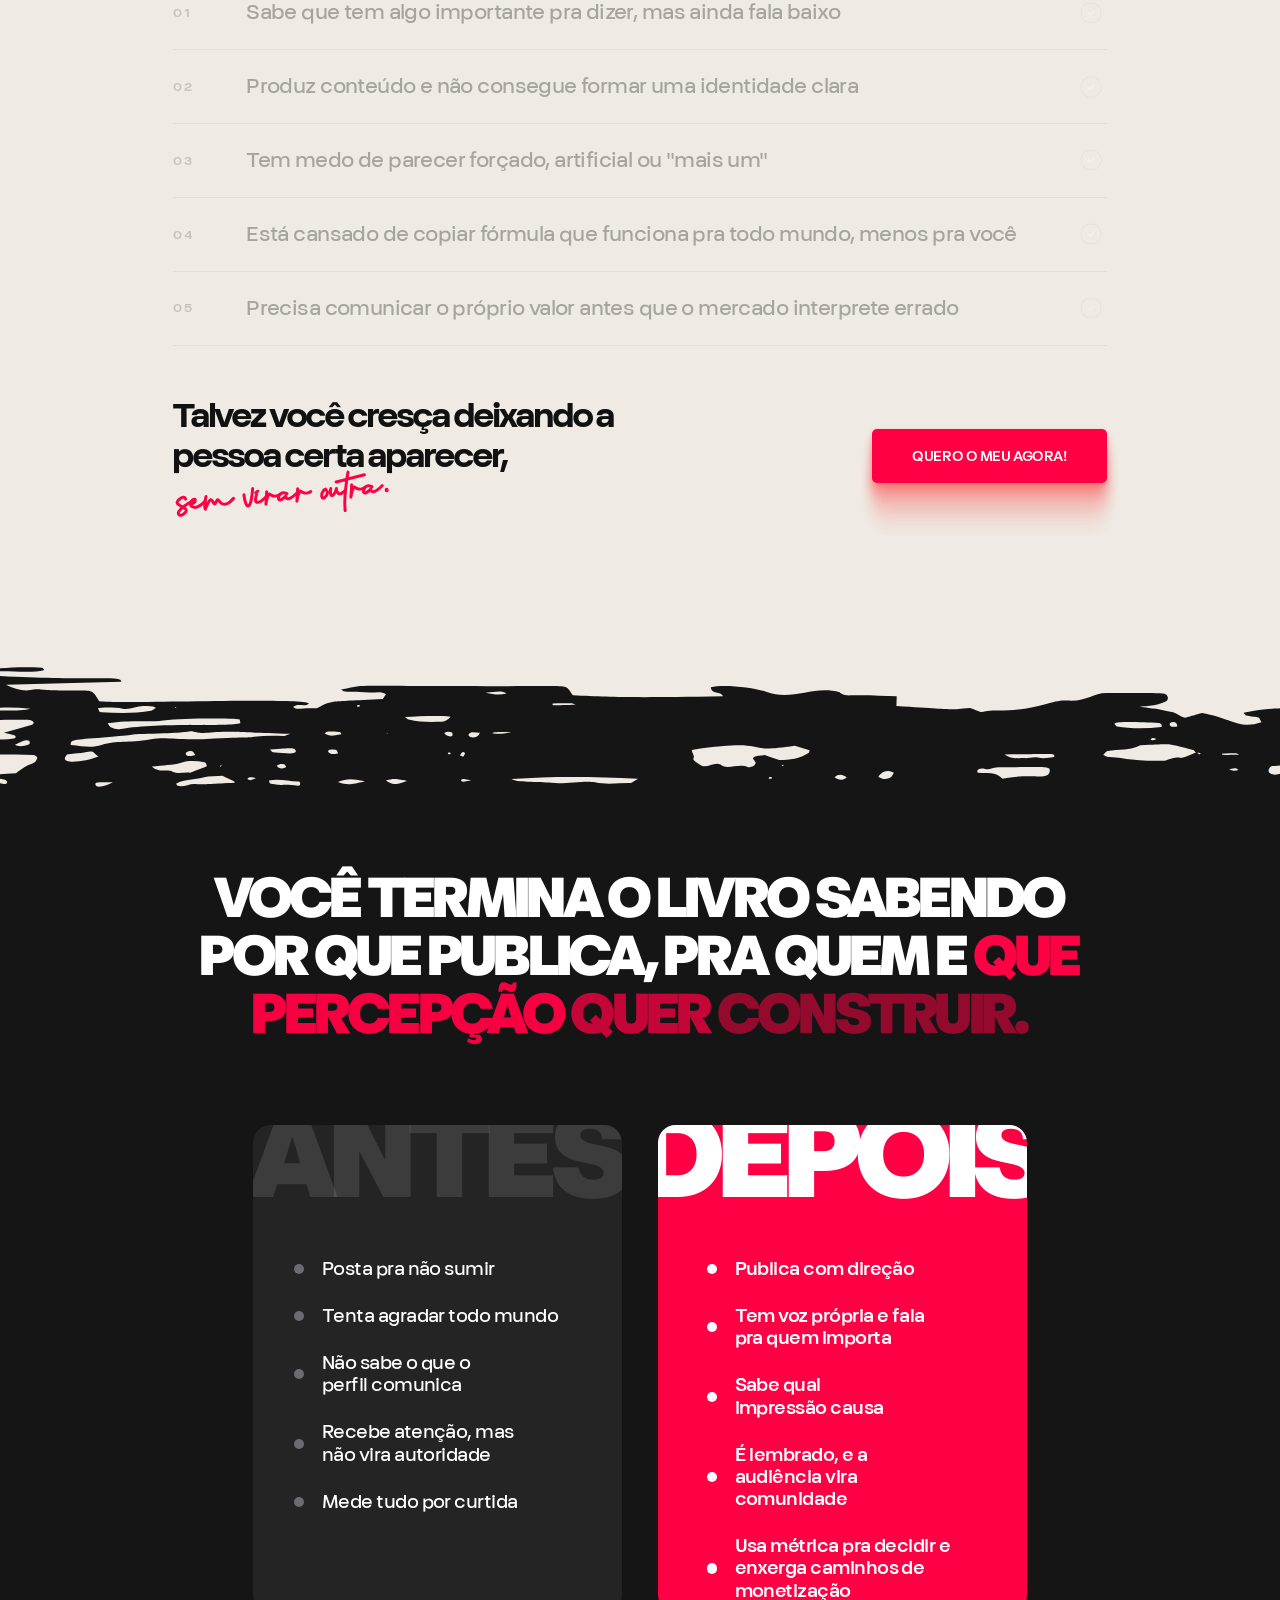
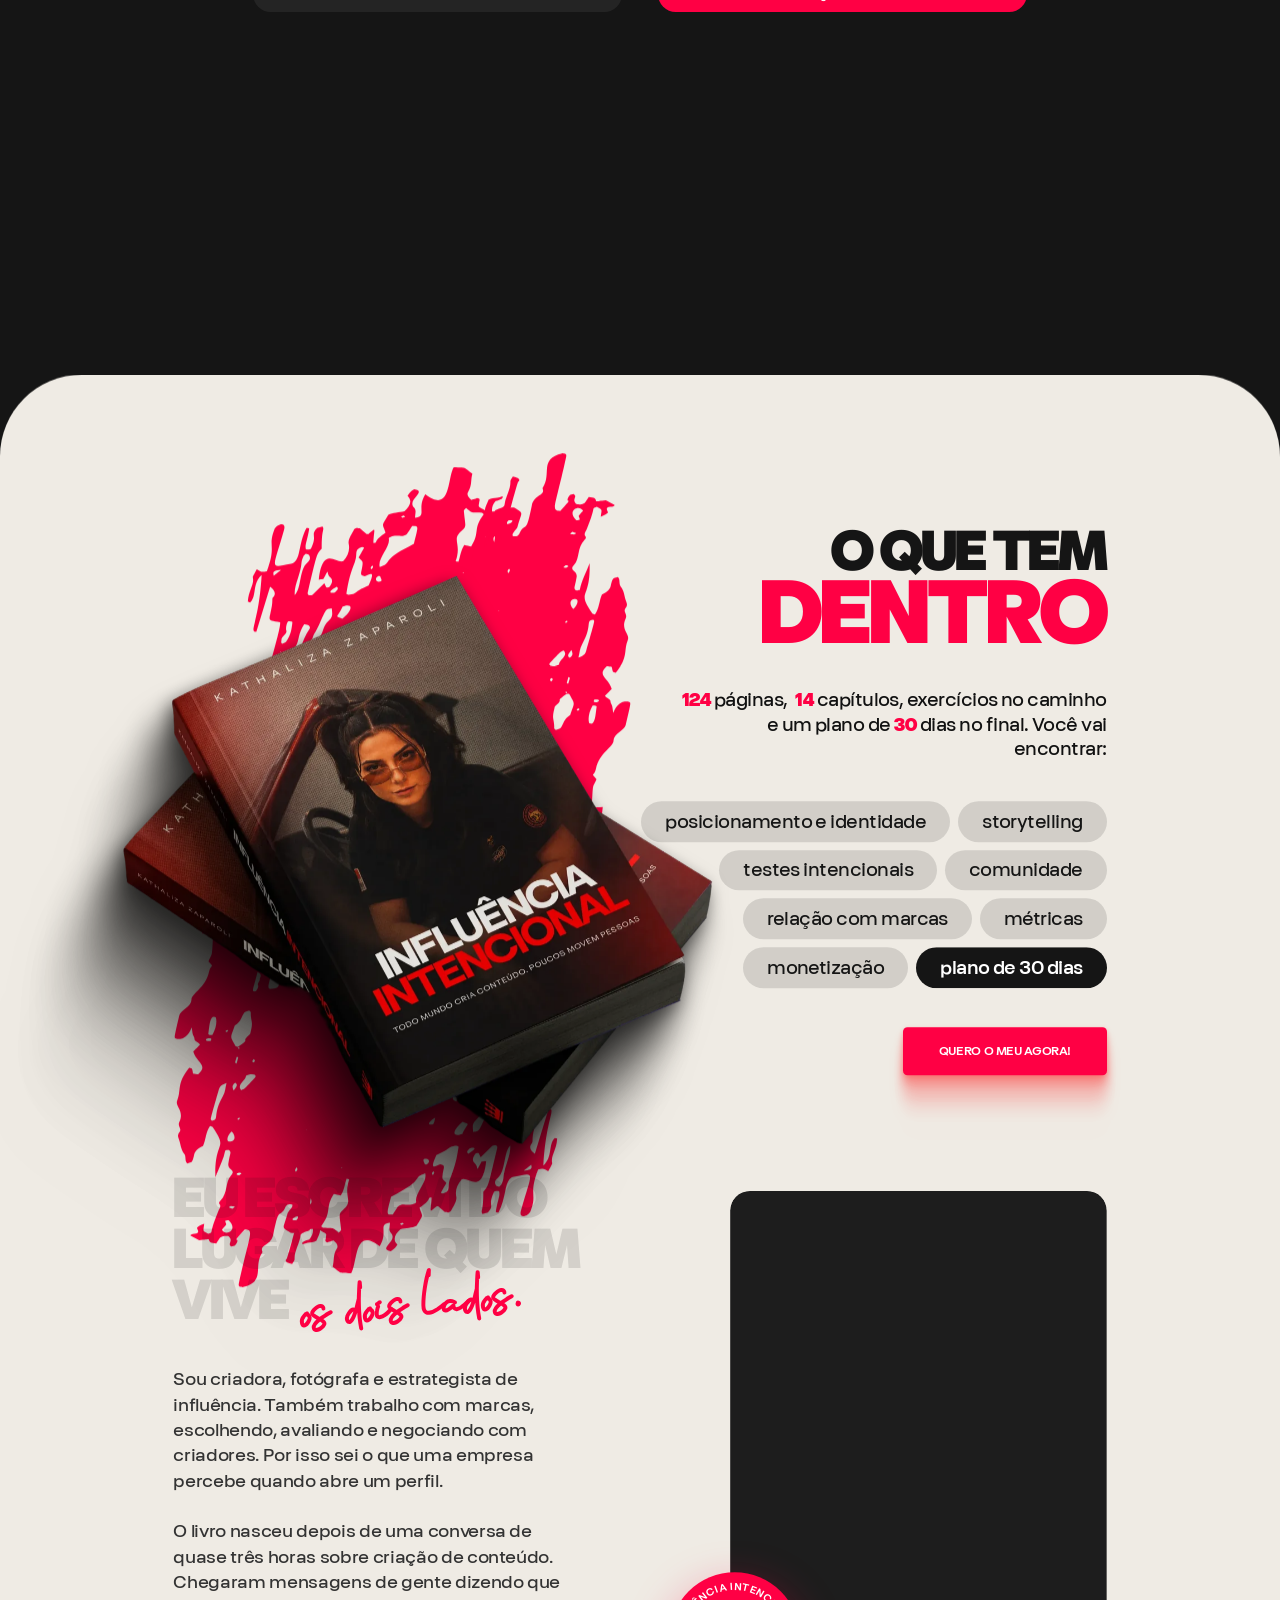
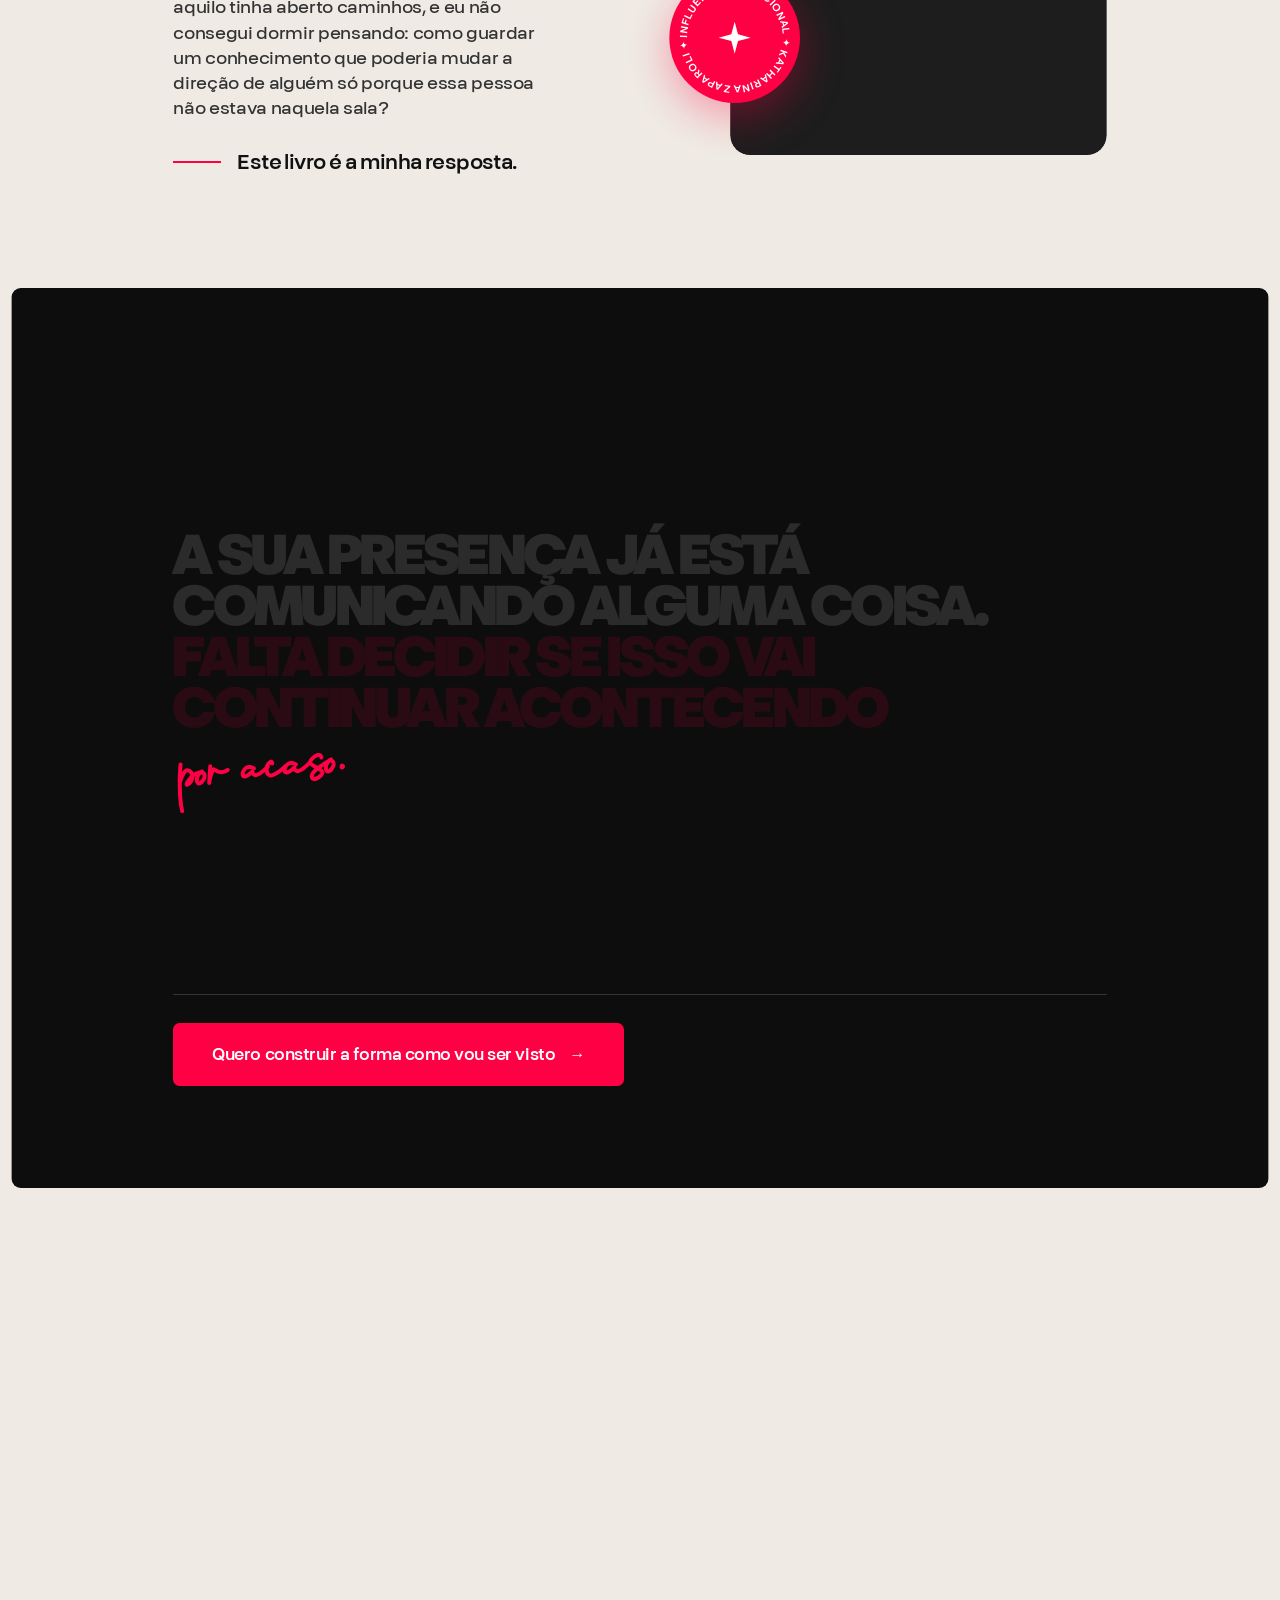
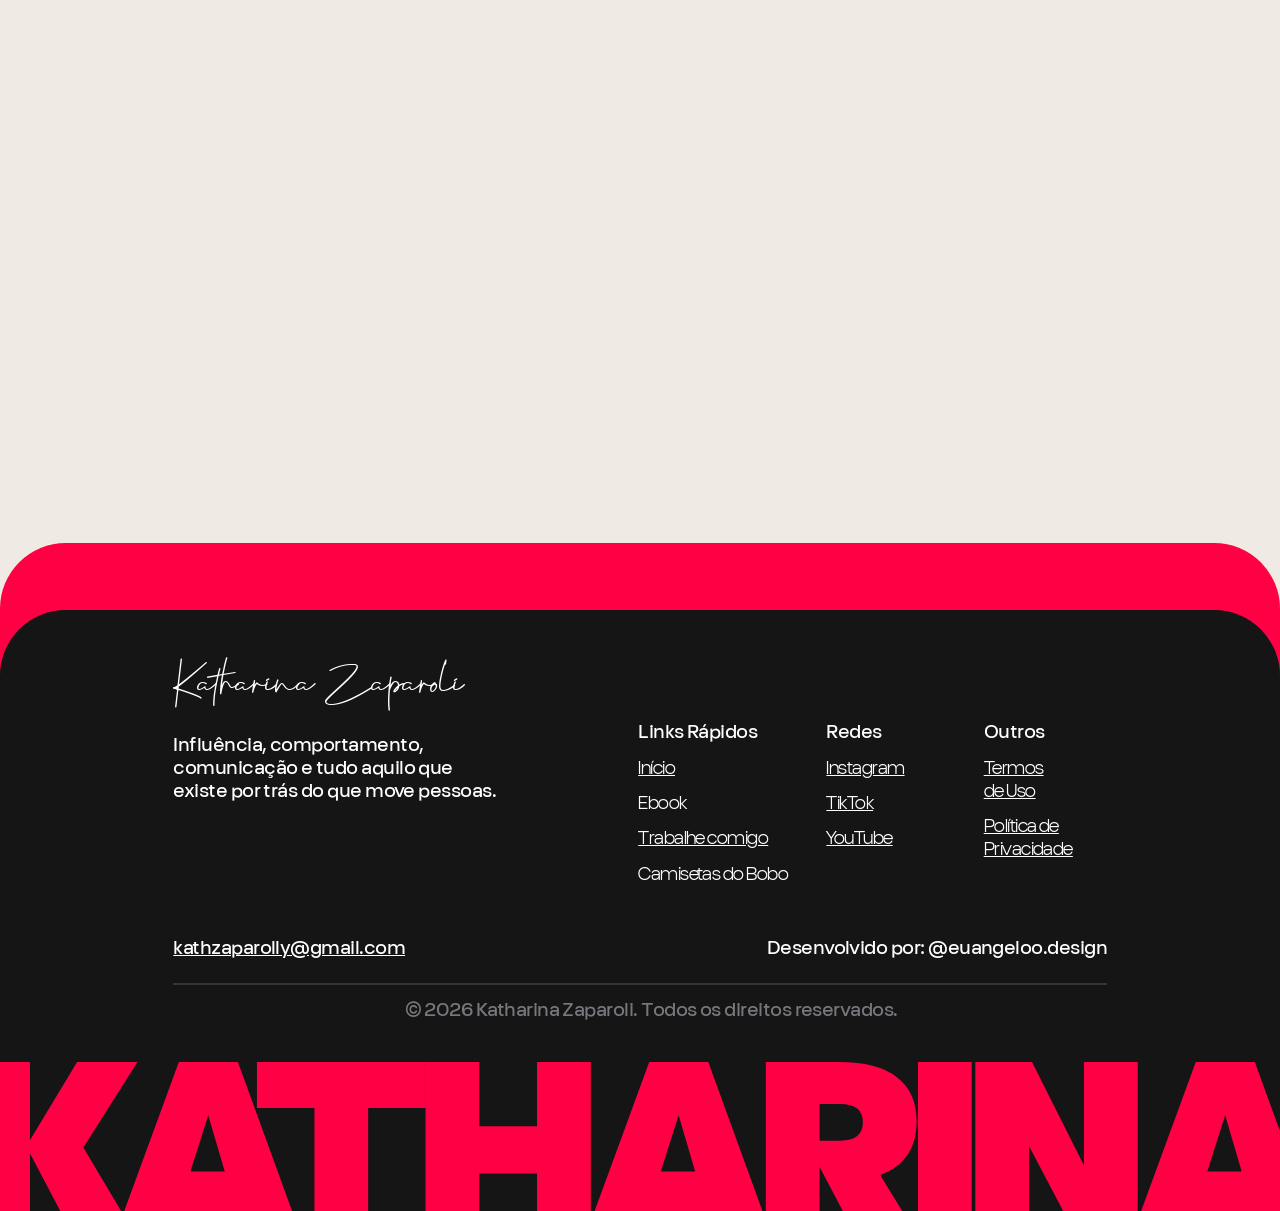
==== commit fe5c81f5: "URLs limpas na Vercel + SEO e GEO - vercel.json: cleanUrls (/influencia-intencional, /trabalhe-comig" ====
--- a/influencia-intencional.html
+++ b/influencia-intencional.html
@@ -4,9 +4,157 @@
 <head>
   <meta charset="UTF-8">
   <meta name="viewport" content="width=device-width, initial-scale=1">
-  <title>Influência Intencional — o ebook de Katharina Zaparoli</title>
-  <link rel="icon" href="assets/icons/favicon.svg" type="image/svg+xml">
-  <meta name="description" content="A internet já formou uma opinião sobre você. Influência Intencional te ensina a escolher a impressão que você deixa, antes que o feed escolha por você. Ebook em PDF, 124 páginas.">
+  <title>Influência Intencional | Ebook de Katharina Zaparoli</title>
+  <meta name="description" content="A internet já formou uma opinião sobre você. Influência Intencional, de Katharina Zaparoli, ensina a escolher a impressão que você deixa: ebook em PDF, 124 páginas, 14 capítulos e plano de 30 dias.">
+  <link rel="canonical" href="https://kathzaparoli.com.br/influencia-intencional">
+  <meta name="robots" content="index, follow, max-image-preview:large, max-snippet:-1, max-video-preview:-1">
+  <meta name="author" content="Katharina Zaparoli">
+  <meta name="theme-color" content="#0b0b0b">
+  <link rel="icon" href="/assets/icons/favicon.svg" type="image/svg+xml">
+  <link rel="icon" href="/assets/icons/favicon-48.png" type="image/png" sizes="48x48">
+  <link rel="apple-touch-icon" href="/assets/icons/apple-touch-icon.png">
+  <!-- compartilhamento (WhatsApp, Instagram, LinkedIn, X...) -->
+  <meta property="og:type" content="book">
+  <meta property="og:locale" content="pt_BR">
+  <meta property="og:site_name" content="Katharina Zaparoli">
+  <meta property="og:title" content="Influência Intencional | Ebook de Katharina Zaparoli">
+  <meta property="og:description" content="A internet já formou uma opinião sobre você. Influência Intencional, de Katharina Zaparoli, ensina a escolher a impressão que você deixa: ebook em PDF, 124 páginas, 14 capítulos e plano de 30 dias.">
+  <meta property="og:url" content="https://kathzaparoli.com.br/influencia-intencional">
+  <meta property="og:image" content="https://kathzaparoli.com.br/assets/og/og-ebook.jpg">
+  <meta property="og:image:width" content="1200">
+  <meta property="og:image:height" content="630">
+  <meta property="og:image:alt" content="Dois exemplares do ebook Influência Intencional, de Katharina Zaparoli">
+  <meta name="twitter:card" content="summary_large_image">
+  <meta name="twitter:title" content="Influência Intencional | Ebook de Katharina Zaparoli">
+  <meta name="twitter:description" content="A internet já formou uma opinião sobre você. Influência Intencional, de Katharina Zaparoli, ensina a escolher a impressão que você deixa: ebook em PDF, 124 páginas, 14 capítulos e plano de 30 dias.">
+  <meta name="twitter:image" content="https://kathzaparoli.com.br/assets/og/og-ebook.jpg">
+  <!-- dados estruturados (Google e buscadores de IA) -->
+  <script type="application/ld+json">
+{
+  "@context": "https://schema.org",
+  "@graph": [
+    {
+      "@type": "WebSite",
+      "@id": "https://kathzaparoli.com.br/#site",
+      "url": "https://kathzaparoli.com.br/",
+      "name": "Katharina Zaparoli",
+      "inLanguage": "pt-BR",
+      "publisher": {
+        "@id": "https://kathzaparoli.com.br/#katharina"
+      }
+    },
+    {
+      "@type": "Person",
+      "@id": "https://kathzaparoli.com.br/#katharina",
+      "name": "Katharina Zaparoli",
+      "alternateName": [
+        "Kath Zaparoli",
+        "Kath"
+      ],
+      "url": "https://kathzaparoli.com.br/",
+      "image": "https://kathzaparoli.com.br/assets/og/og-home.jpg",
+      "description": "Artista, fotógrafa, criadora de conteúdo e estrategista de influência. Fundadora da Agência KAZE e autora do ebook Influência Intencional. Estuda como as pessoas são percebidas na internet e dá palestras sobre comportamento, percepção e comunicação.",
+      "jobTitle": [
+        "Estrategista de influência",
+        "Fotógrafa",
+        "Criadora de conteúdo",
+        "Palestrante"
+      ],
+      "knowsAbout": [
+        "Influência digital",
+        "Posicionamento de imagem",
+        "Comunicação",
+        "Comportamento humano",
+        "Percepção",
+        "Criação de conteúdo",
+        "Marketing de influência",
+        "Fotografia",
+        "Storytelling"
+      ],
+      "founder": {
+        "@type": "Organization",
+        "name": "Agência KAZE",
+        "url": "https://kazeagencia.com.br/"
+      },
+      "email": "mailto:kathzaparolly@gmail.com",
+      "sameAs": [
+        "https://instagram.com/kathzaparoli",
+        "https://www.tiktok.com/@kathzaparoli",
+        "https://www.youtube.com/@kathzaparoli"
+      ]
+    },
+    {
+      "@type": "Book",
+      "@id": "https://kathzaparoli.com.br/influencia-intencional#ebook",
+      "name": "Influência Intencional",
+      "alternativeHeadline": "Todo mundo cria conteúdo. Poucos movem pessoas.",
+      "author": {
+        "@id": "https://kathzaparoli.com.br/#katharina"
+      },
+      "bookFormat": "https://schema.org/EBook",
+      "numberOfPages": 124,
+      "inLanguage": "pt-BR",
+      "url": "https://kathzaparoli.com.br/influencia-intencional",
+      "image": "https://kathzaparoli.com.br/assets/ebook/ii-book.webp",
+      "genre": [
+        "Marketing digital",
+        "Comunicação",
+        "Desenvolvimento pessoal"
+      ],
+      "about": [
+        "Posicionamento e identidade",
+        "Storytelling",
+        "Testes intencionais",
+        "Comunidade",
+        "Relação com marcas",
+        "Métricas",
+        "Monetização",
+        "Plano de 30 dias"
+      ],
+      "description": "Ebook sobre percepção, identidade e autoridade na internet: como escolher a impressão que você deixa antes que o feed escolha por você. 124 páginas, 14 capítulos, exercícios e plano de 30 dias.",
+      "offers": {
+        "@type": "Offer",
+        "url": "https://pay.kirvano.com/9aa497c9-ecc4-4eae-8cae-2fd1627d4a17",
+        "availability": "https://schema.org/InStock"
+      }
+    },
+    {
+      "@type": "WebPage",
+      "@id": "https://kathzaparoli.com.br/influencia-intencional#page",
+      "url": "https://kathzaparoli.com.br/influencia-intencional",
+      "name": "Influência Intencional",
+      "isPartOf": {
+        "@id": "https://kathzaparoli.com.br/#site"
+      },
+      "about": {
+        "@id": "https://kathzaparoli.com.br/influencia-intencional#ebook"
+      },
+      "mainEntity": {
+        "@id": "https://kathzaparoli.com.br/influencia-intencional#ebook"
+      },
+      "inLanguage": "pt-BR",
+      "primaryImageOfPage": "https://kathzaparoli.com.br/assets/og/og-ebook.jpg"
+    },
+    {
+      "@type": "BreadcrumbList",
+      "itemListElement": [
+        {
+          "@type": "ListItem",
+          "position": 1,
+          "name": "Início",
+          "item": "https://kathzaparoli.com.br/"
+        },
+        {
+          "@type": "ListItem",
+          "position": 2,
+          "name": "Influência Intencional",
+          "item": "https://kathzaparoli.com.br/influencia-intencional"
+        }
+      ]
+    }
+  ]
+}
+  </script>
   <link rel="preload" href="assets/fonts/christmas-bella.woff2" as="font" type="font/woff2" crossorigin>
   <link rel="preload" href="assets/fonts/origin-black-display.woff2" as="font" type="font/woff2" crossorigin>
   <link rel="preload" href="assets/fonts/origin-medium-text.woff2" as="font" type="font/woff2" crossorigin>
@@ -86,7 +234,7 @@
 
     <div class="stage ii-nav-stage">
       <nav class="nav ii-nav" aria-label="Seções da página">
-        <a class="nav-brand" href="index.html" title="Voltar para o início">Katharina Zaparoli</a>
+        <a class="nav-brand" href="/" title="Voltar para o início">Katharina Zaparoli</a>
         <button class="nav-toggle" type="button" aria-expanded="false" aria-controls="nav-menu" aria-label="Abrir menu"><span></span><span></span><span></span></button>
         <ul class="nav-links" id="nav-menu">
           <li><a href="#o-problema">O problema</a></li>
@@ -340,7 +488,7 @@
           </div>
         </div>
 
-        <p class="ii-faq-more" data-r>Ainda tem alguma dúvida? <a href="trabalhe-comigo.html">Fale comigo <span aria-hidden="true">→</span></a></p>
+        <p class="ii-faq-more" data-r>Ainda tem alguma dúvida? <a href="/trabalhe-comigo">Fale comigo <span aria-hidden="true">→</span></a></p>
       </div>
     </section>
   </main>
@@ -361,16 +509,16 @@
   <!-- ============ FOOTER ============ -->
   <footer class="footer">
     <div class="stage">
-      <a class="foot-brand" href="index.html">Katharina Zaparoli</a>
+      <a class="foot-brand" href="/">Katharina Zaparoli</a>
       <p class="foot-tagline">Influência, comportamento, comunicação e tudo aquilo que existe por trás do que move pessoas.</p>
 
       <nav class="foot-cols" aria-label="Rodapé">
         <div class="foot-col">
           <p class="foot-head">Links Rápidos</p>
-          <a class="u" href="index.html">Início</a>
-          <a href="influencia-intencional.html" aria-current="page">Ebook</a>
-          <a class="u" href="trabalhe-comigo.html">Trabalhe comigo</a>
-          <a href="index.html#camisetas">Camisetas do Bobo</a>
+          <a class="u" href="/">Início</a>
+          <a href="/influencia-intencional" aria-current="page">Ebook</a>
+          <a class="u" href="/trabalhe-comigo">Trabalhe comigo</a>
+          <a href="/#camisetas">Camisetas do Bobo</a>
         </div>
         <div class="foot-col foot-col-n" id="redes">
           <p class="foot-head">Redes</p>
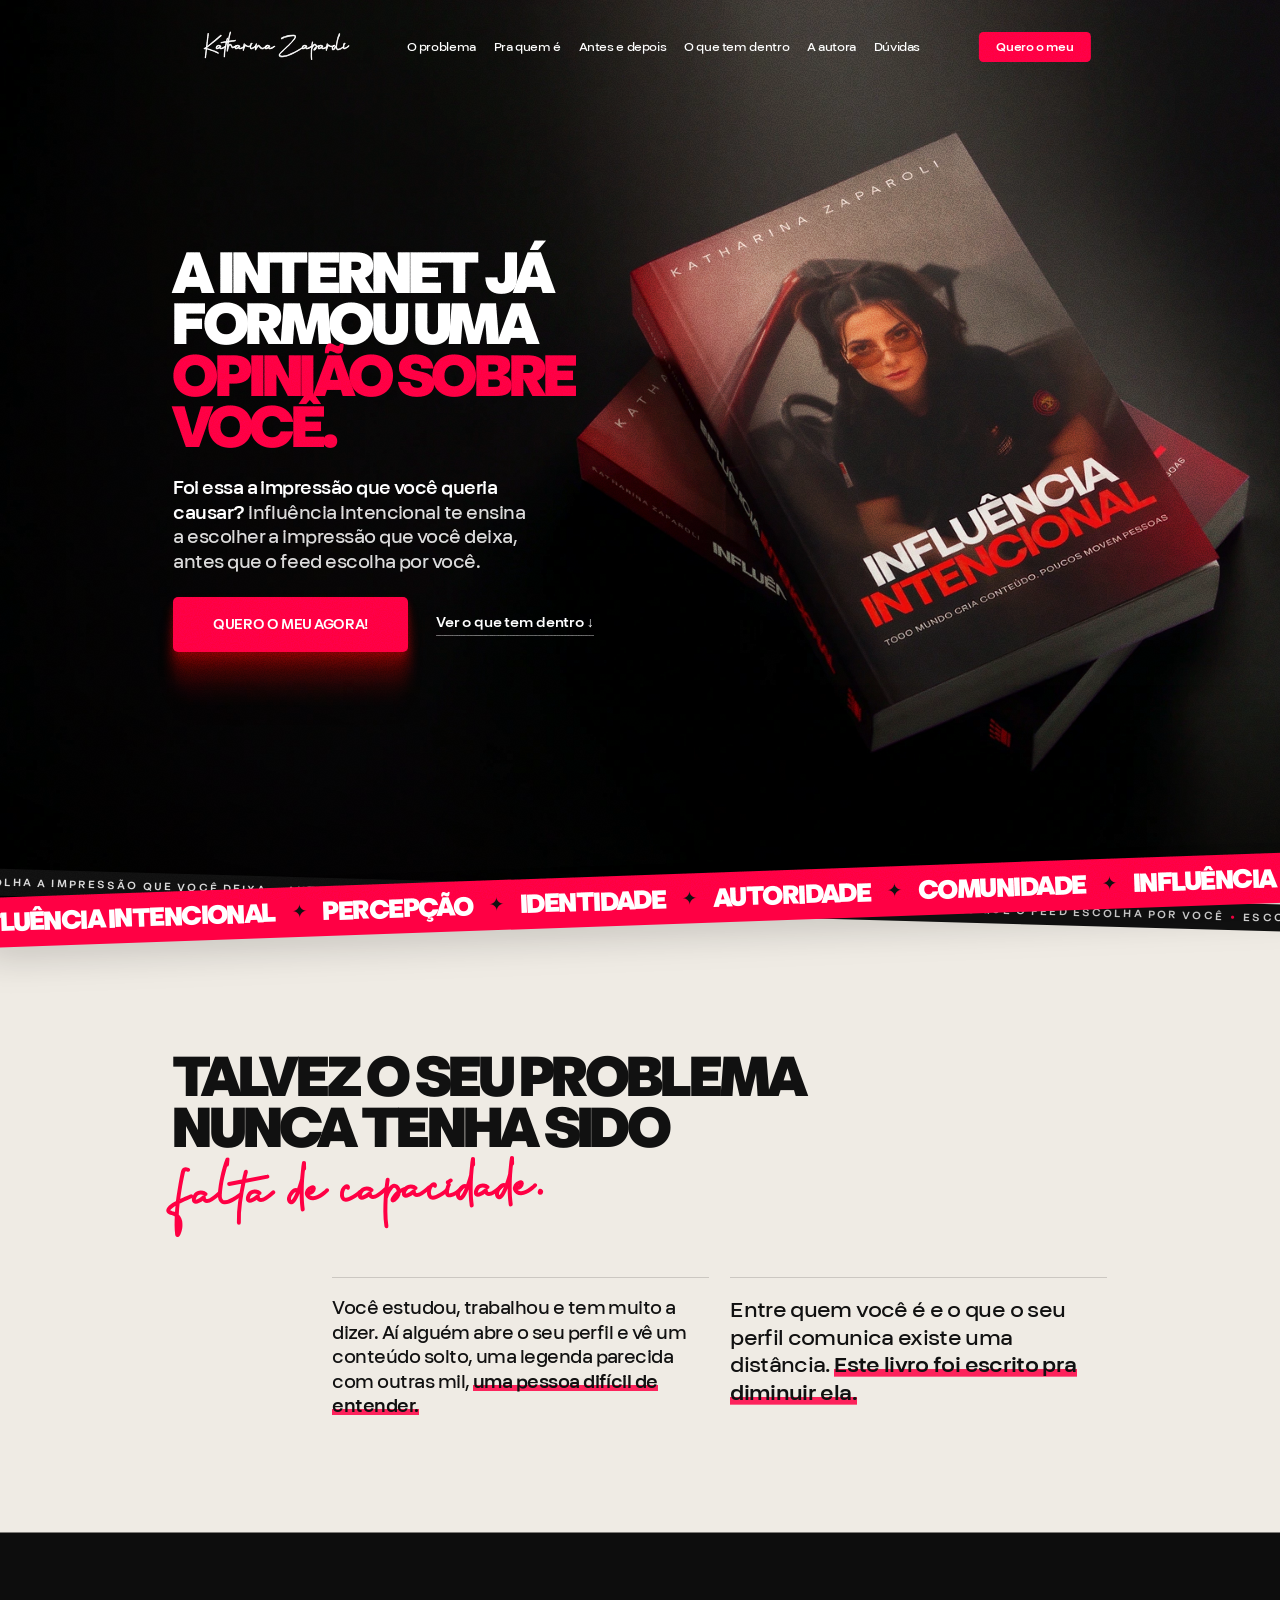
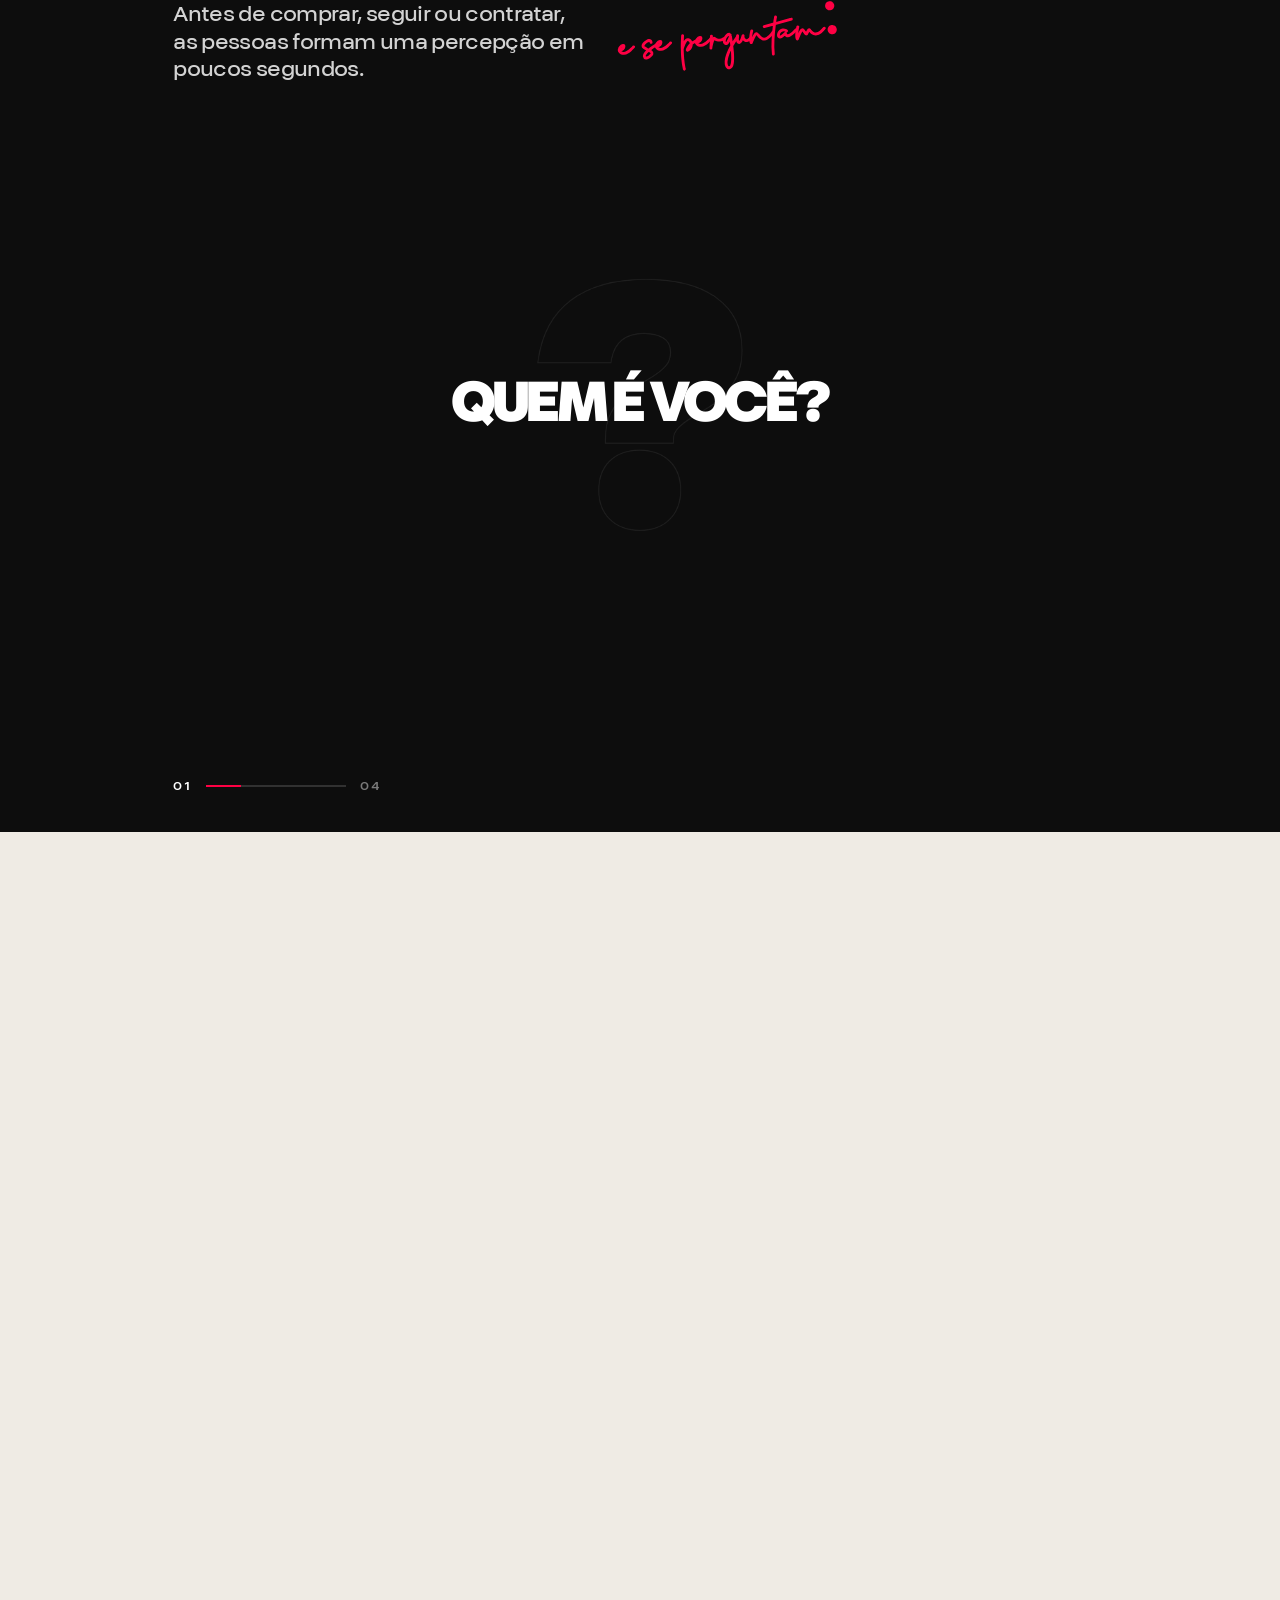
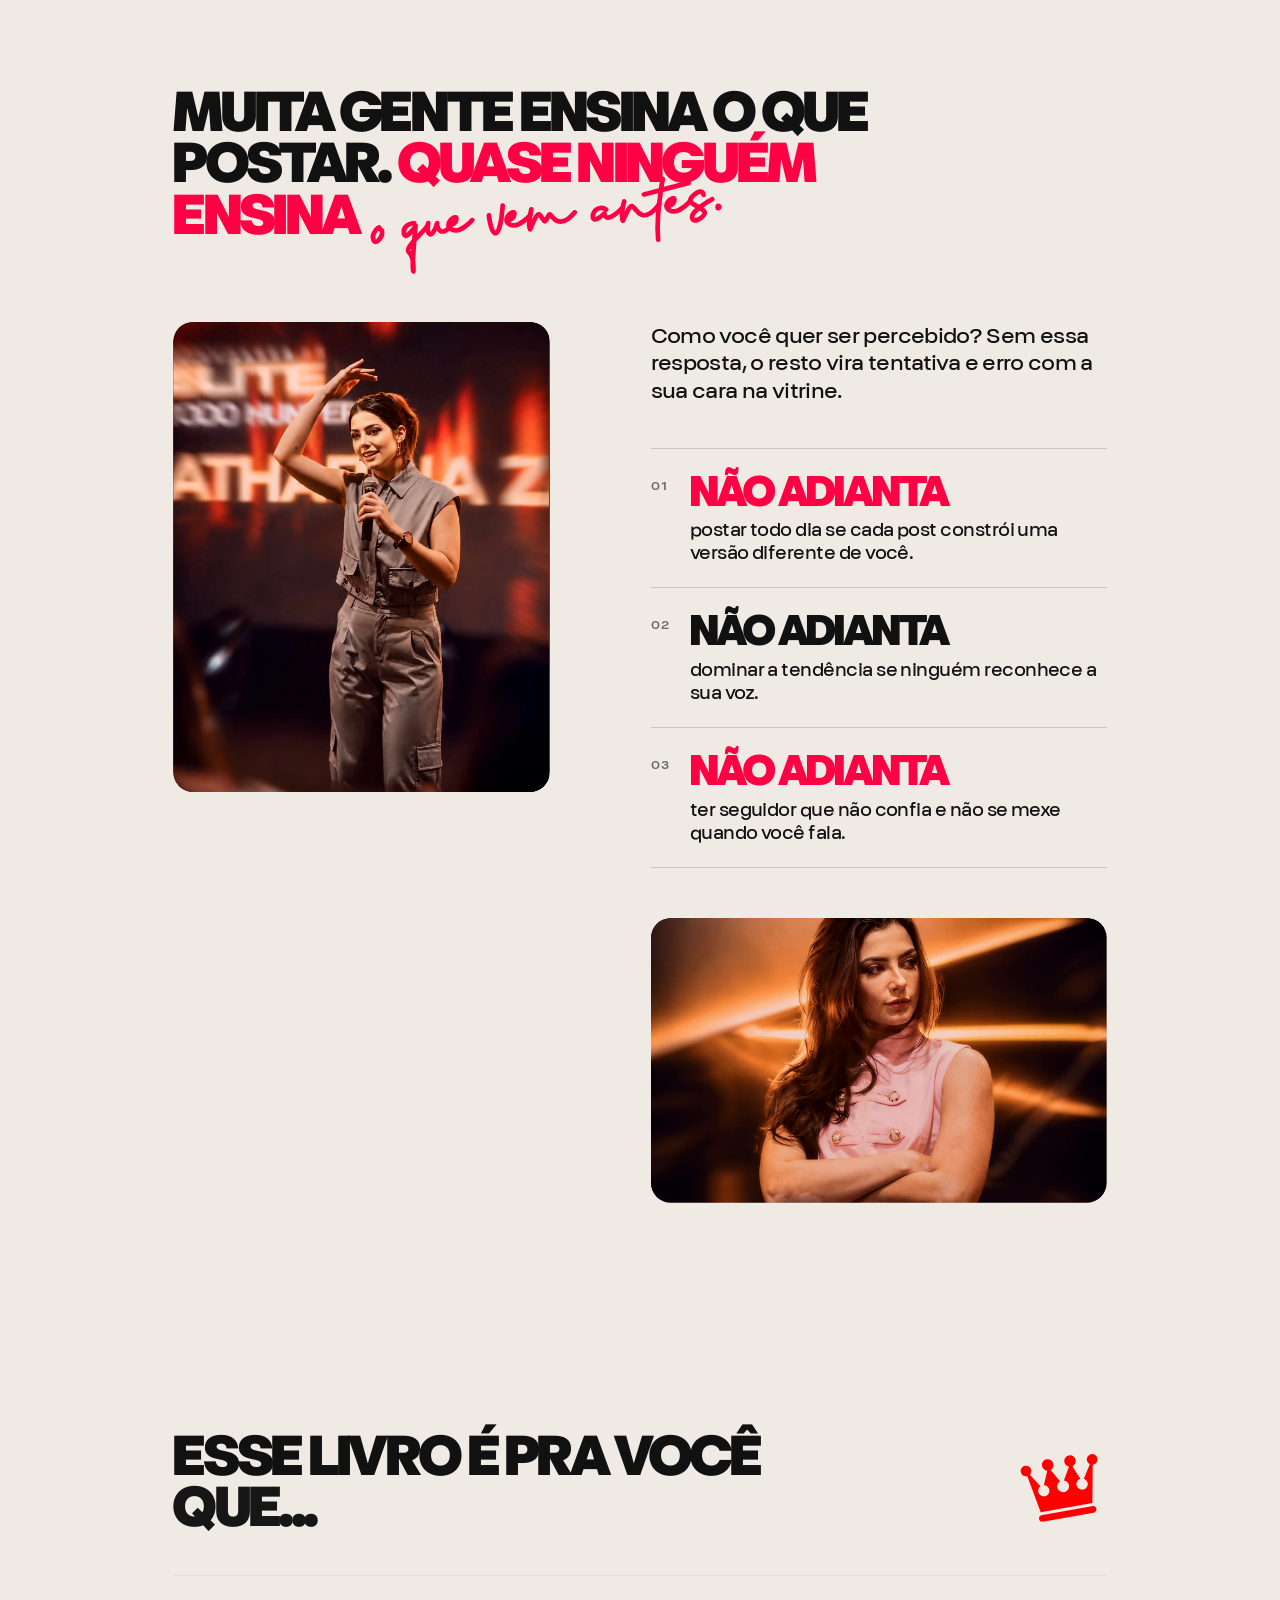
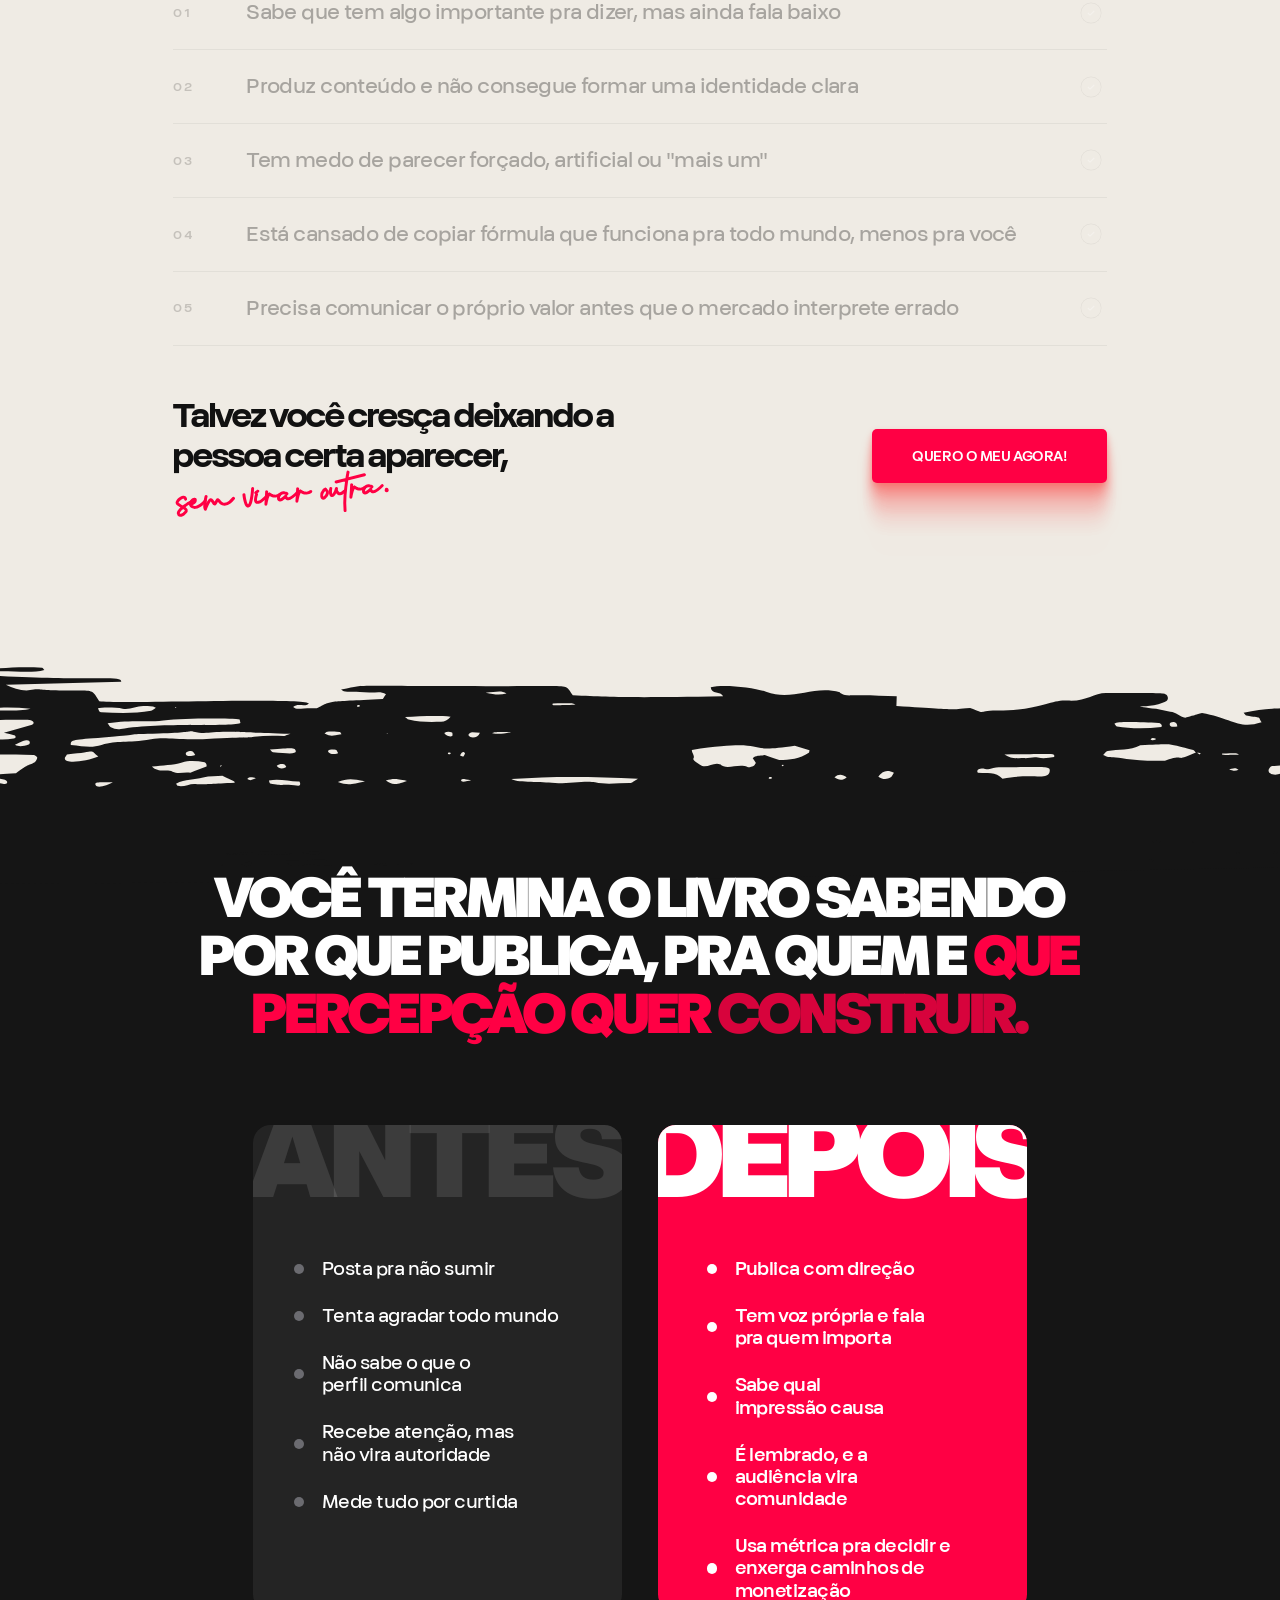
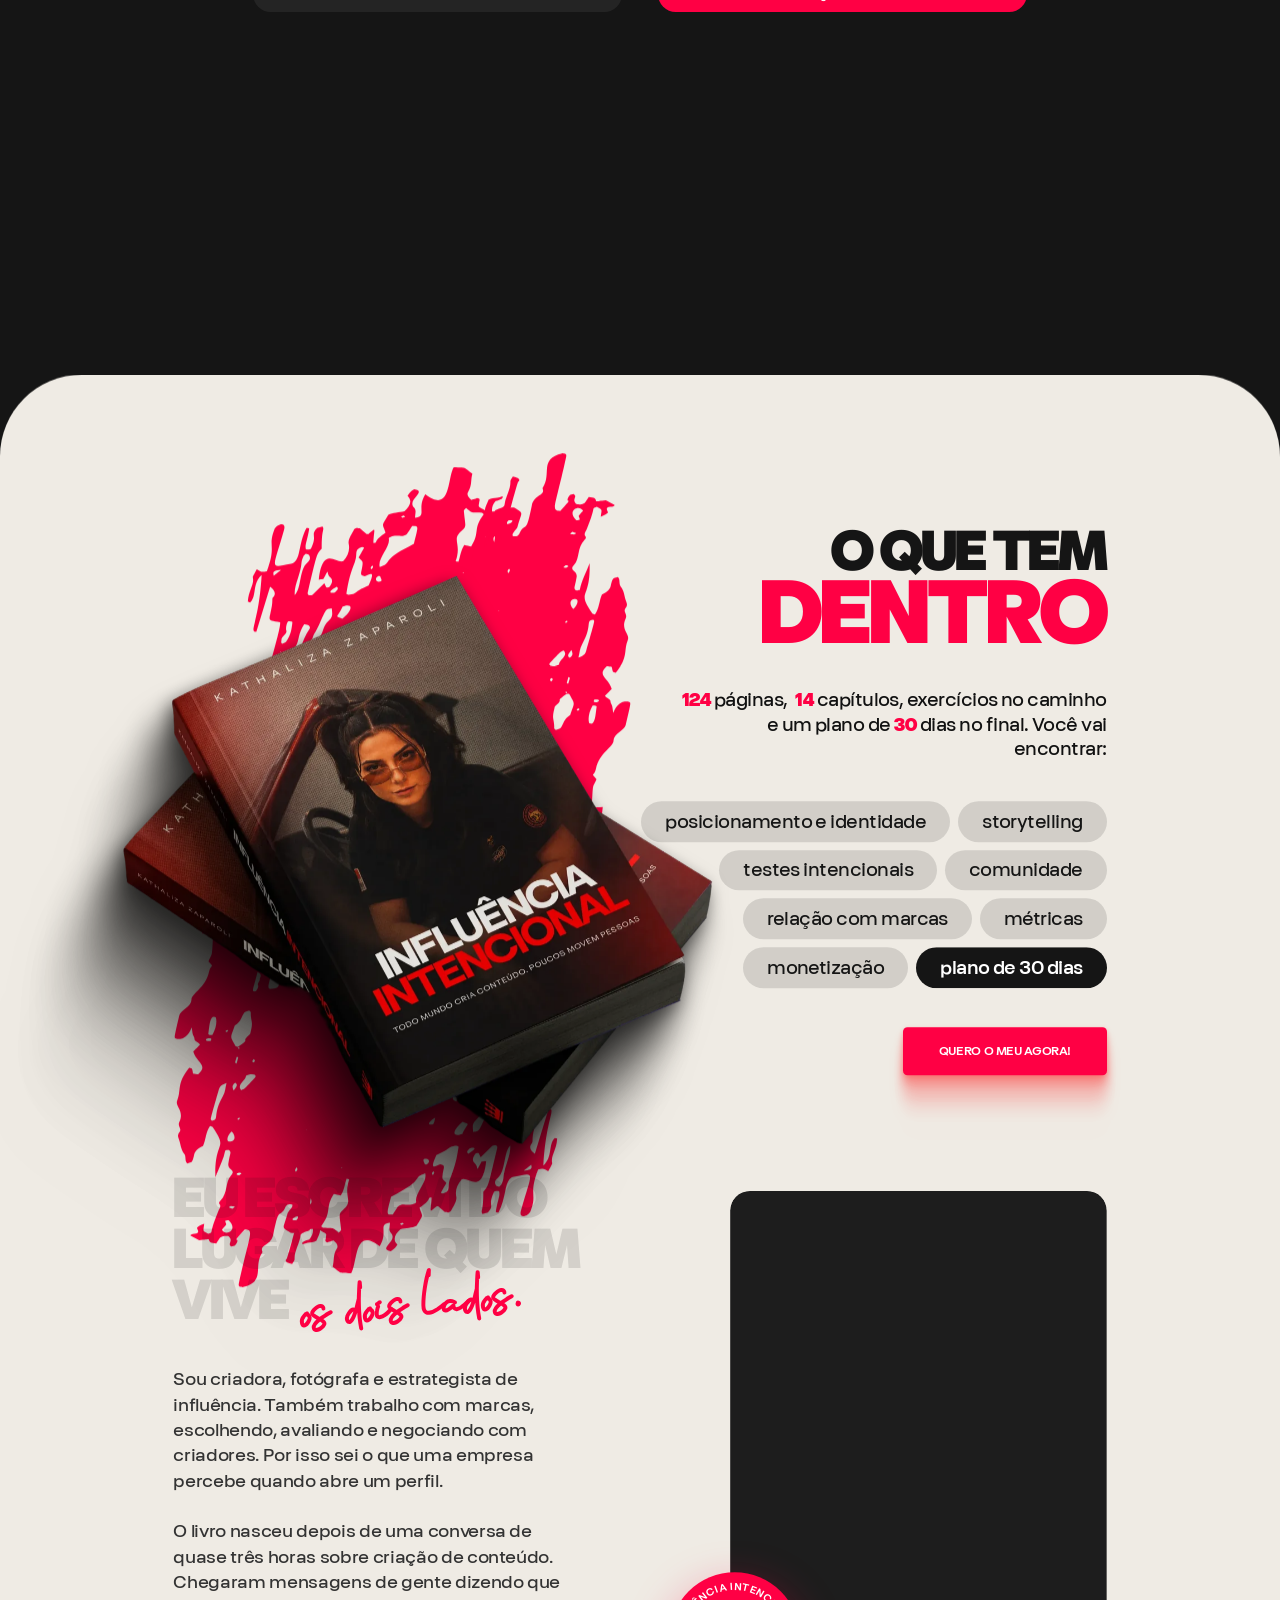
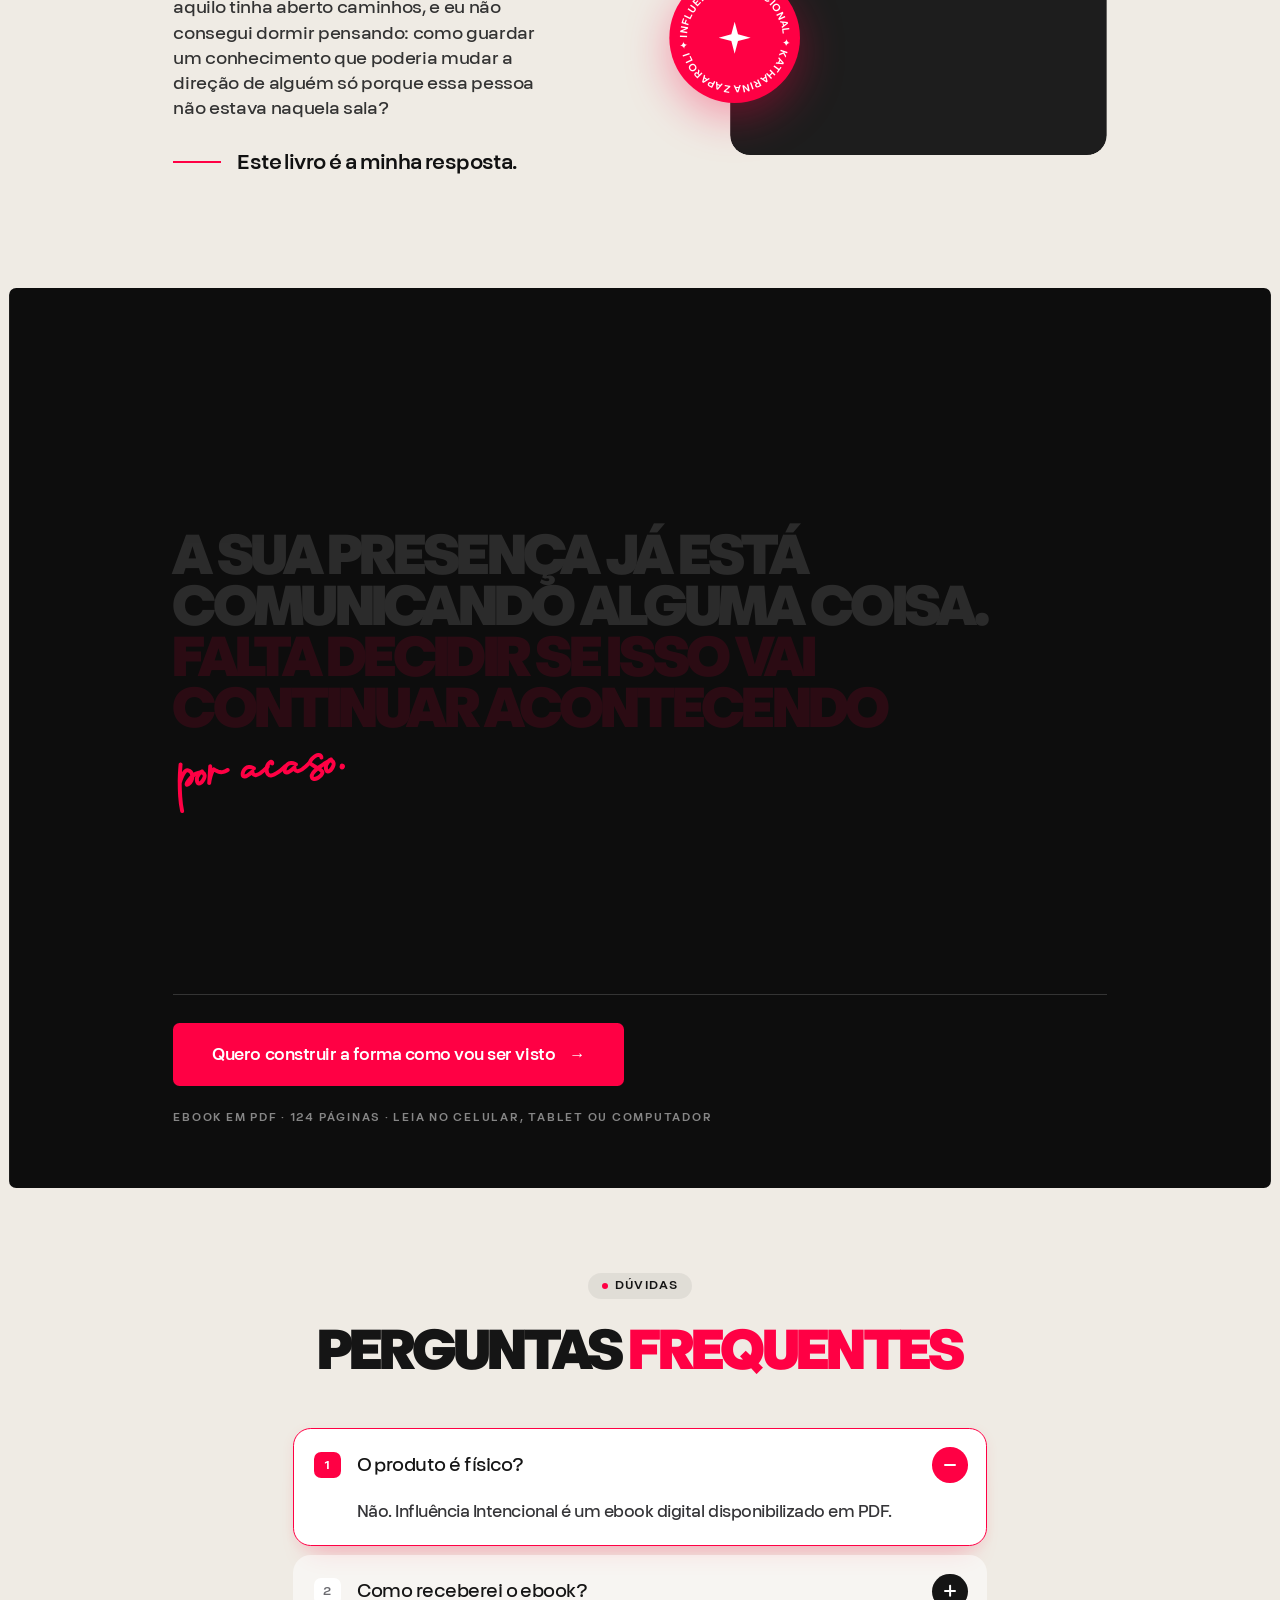
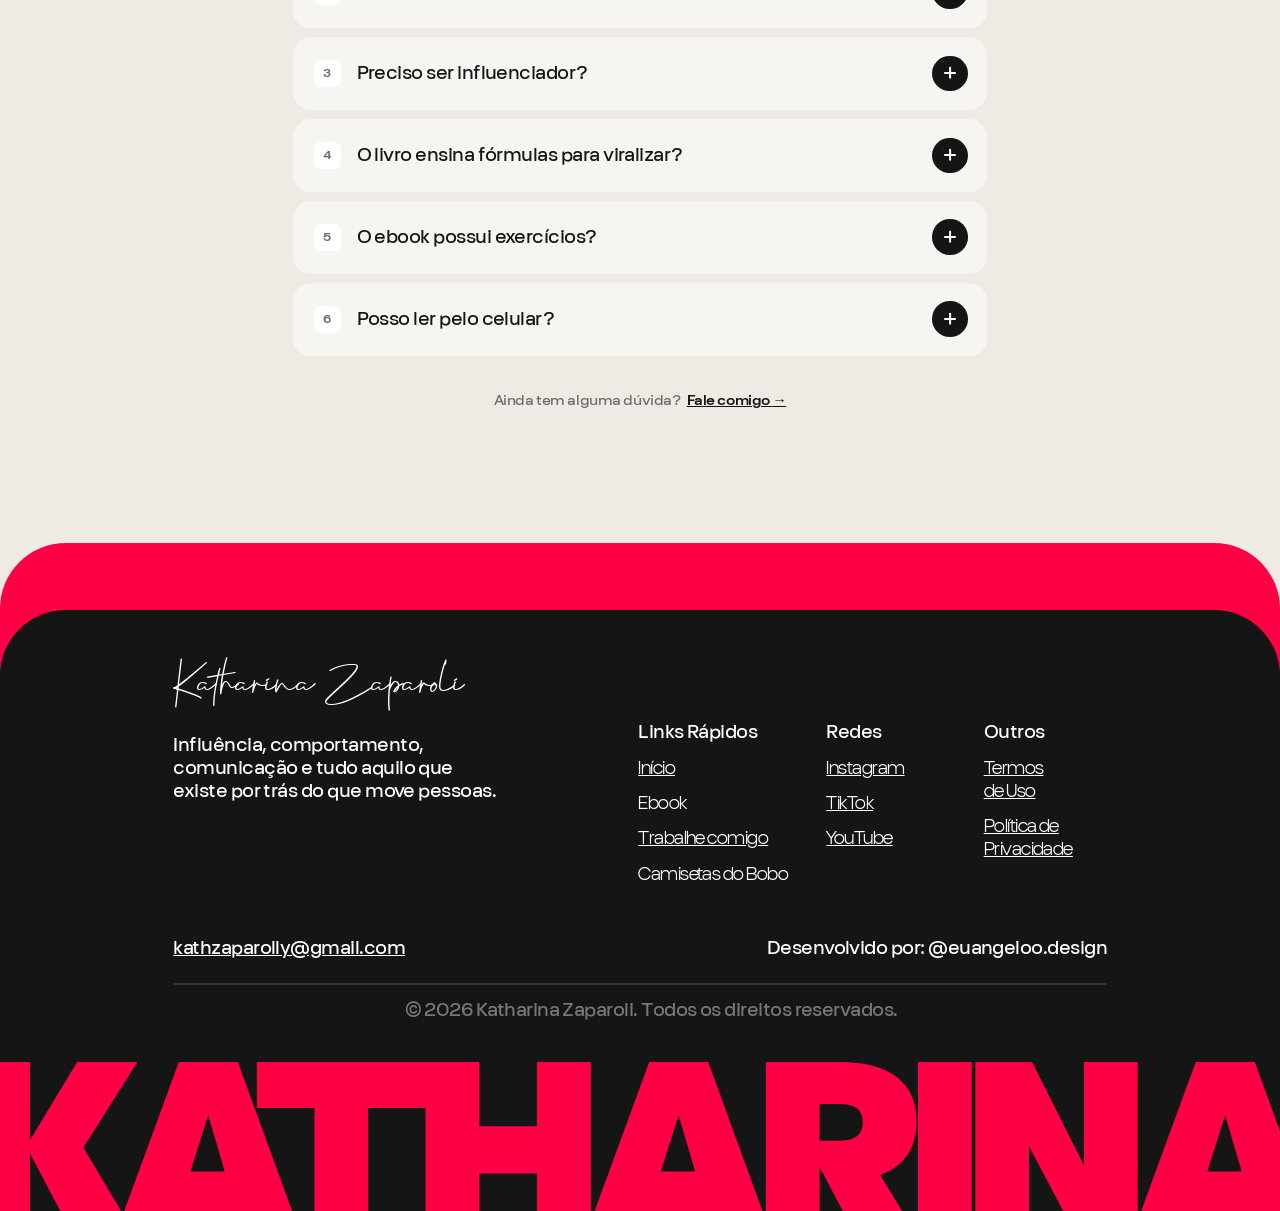
==== commit abef2c7a: "SEO: foto quadrada da Kath como imagem principal para o Google Co-Authored-By: Claude Opus 5.5 <nore" ====
--- a/influencia-intencional.html
+++ b/influencia-intencional.html
@@ -52,7 +52,7 @@
         "Kath"
       ],
       "url": "https://kathzaparoli.com.br/",
-      "image": "https://kathzaparoli.com.br/assets/og/og-home.jpg",
+      "image": "https://kathzaparoli.com.br/assets/og/og-home-square.jpg",
       "description": "Artista, fotógrafa, criadora de conteúdo e estrategista de influência. Fundadora da Agência KAZE e autora do ebook Influência Intencional. Estuda como as pessoas são percebidas na internet e dá palestras sobre comportamento, percepção e comunicação.",
       "jobTitle": [
         "Estrategista de influência",
